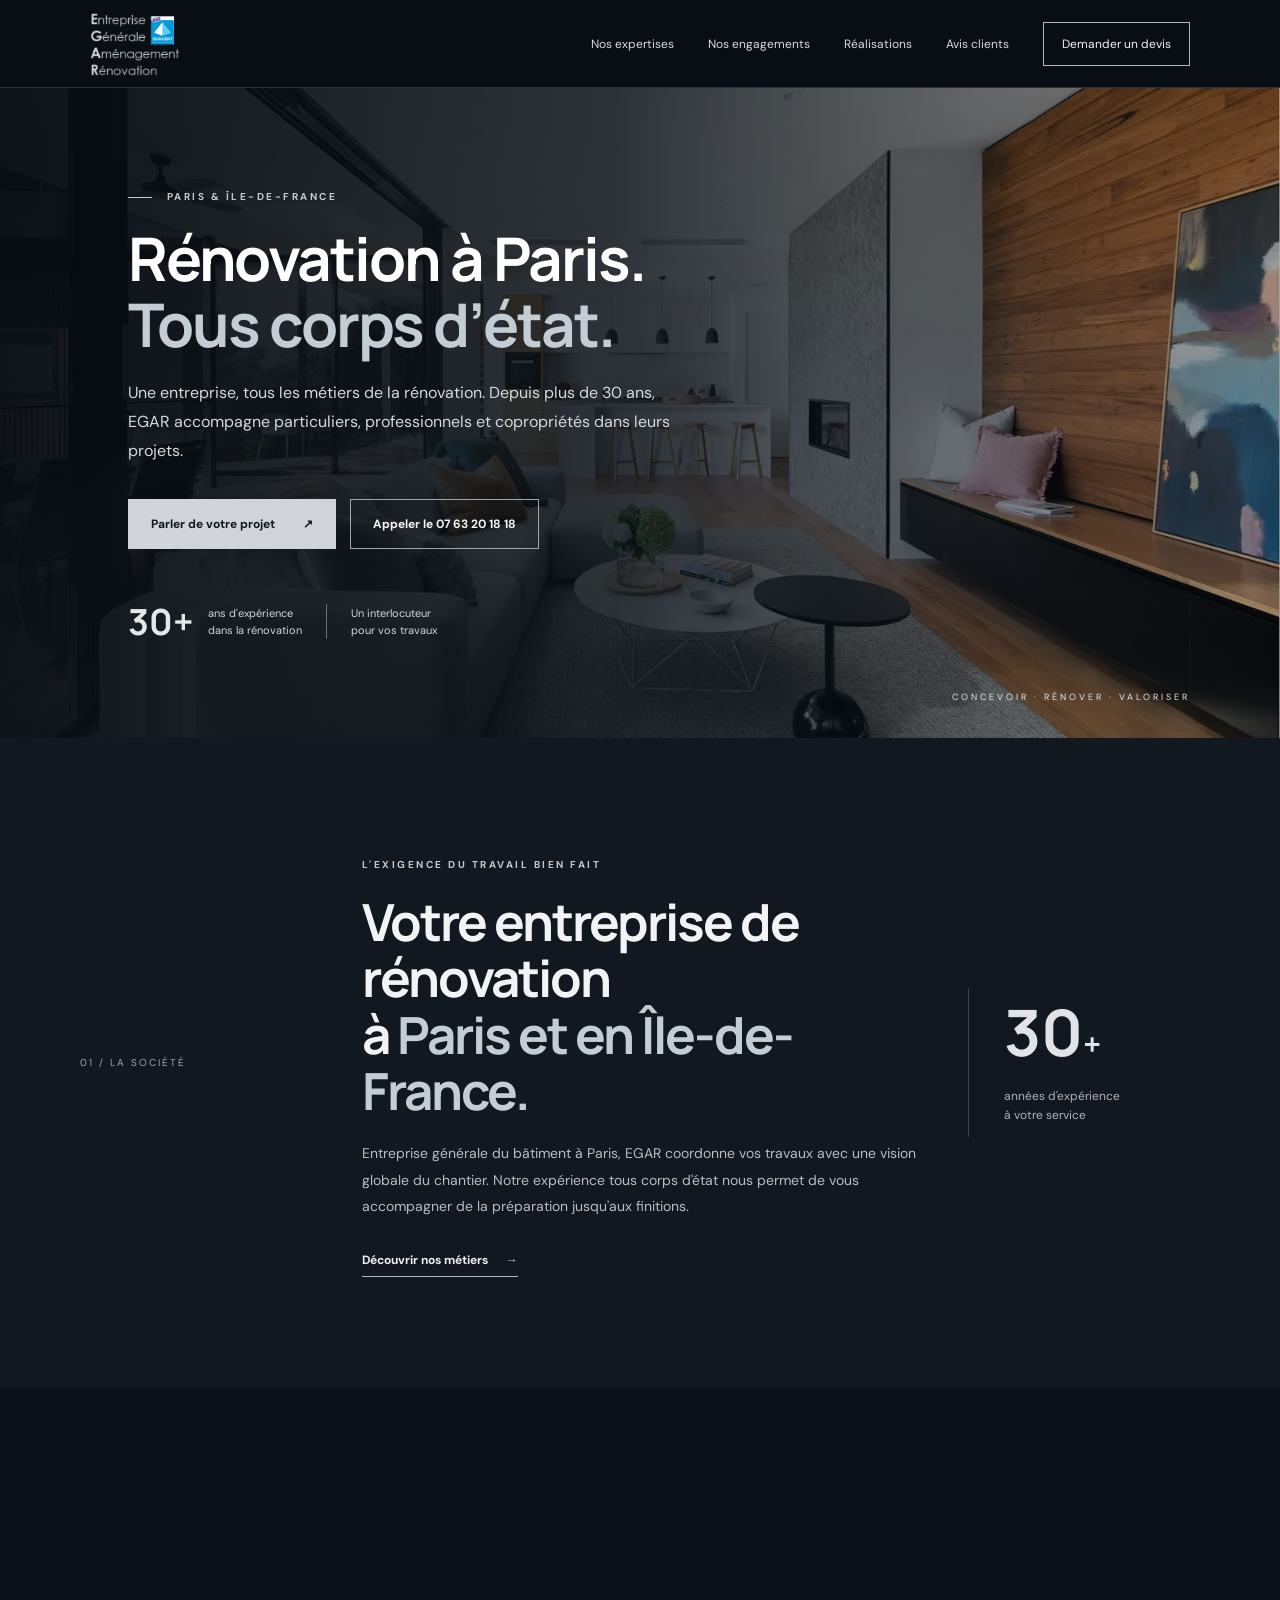
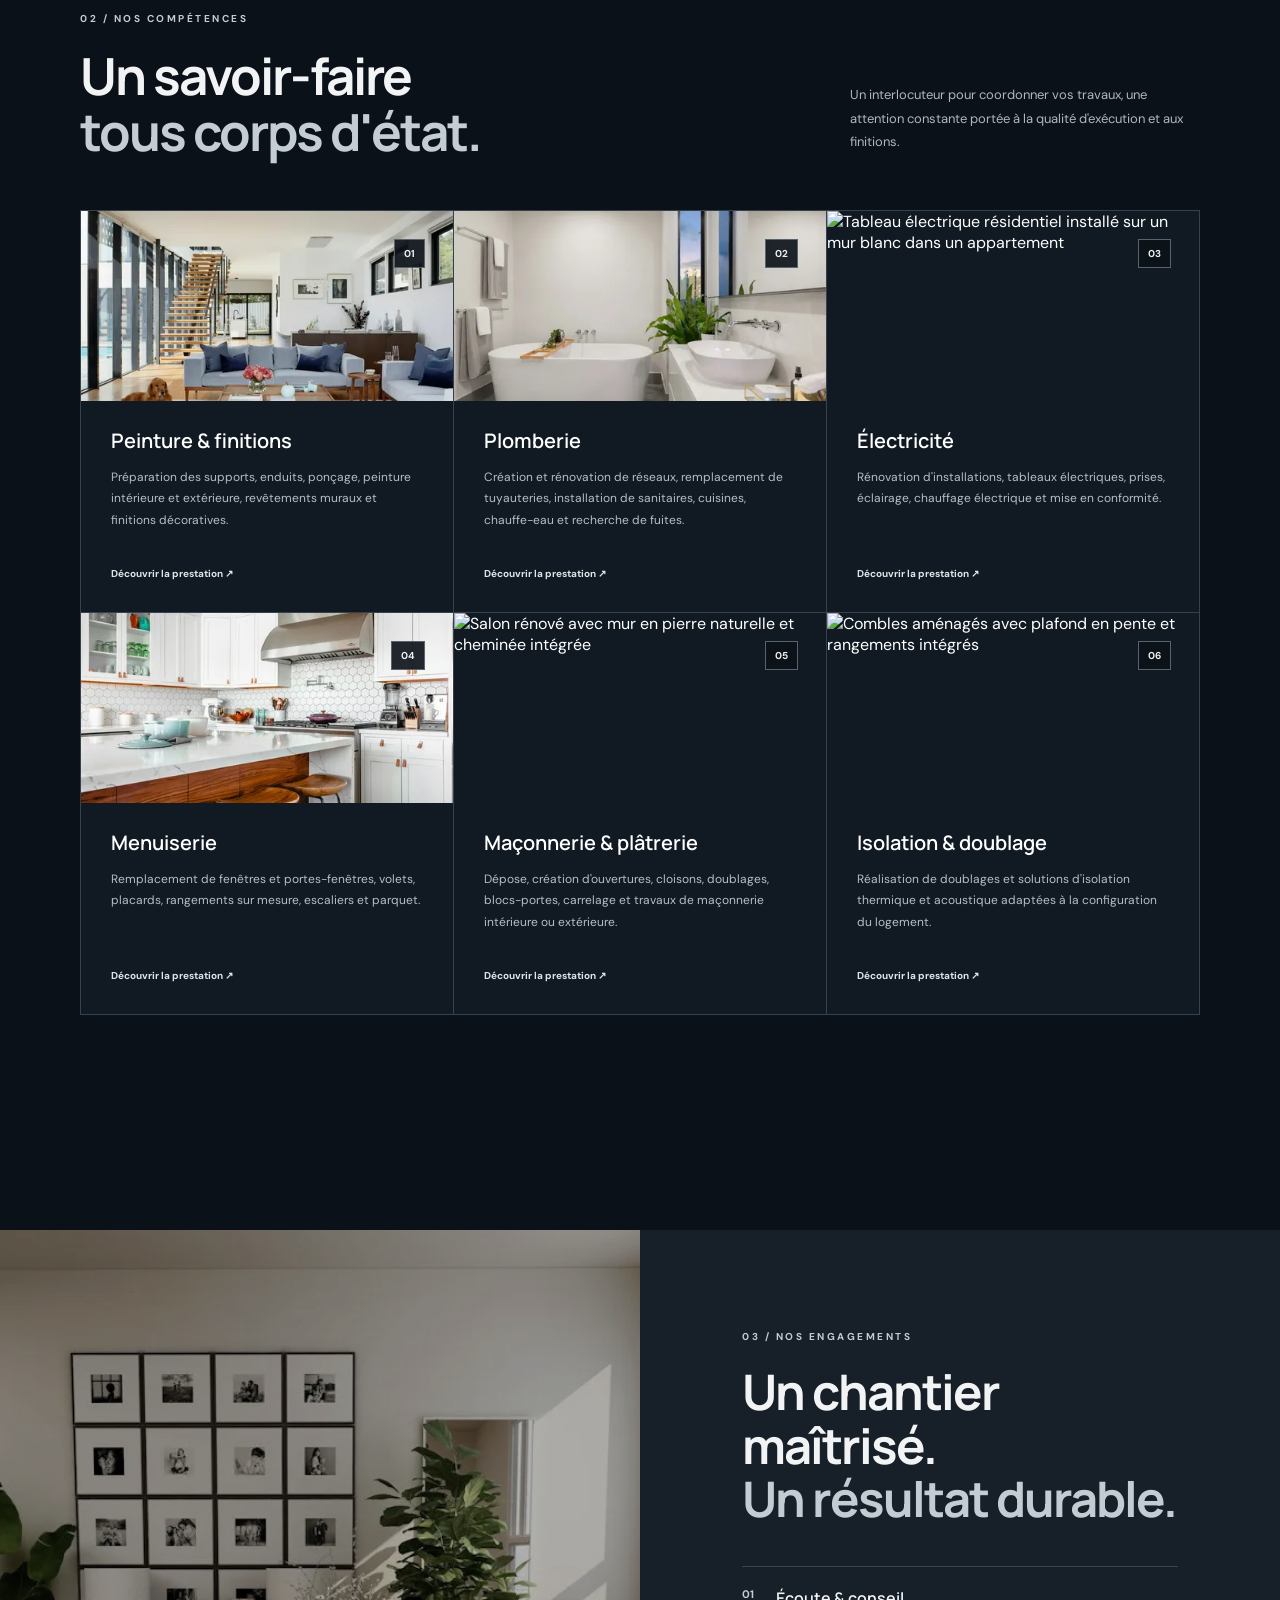
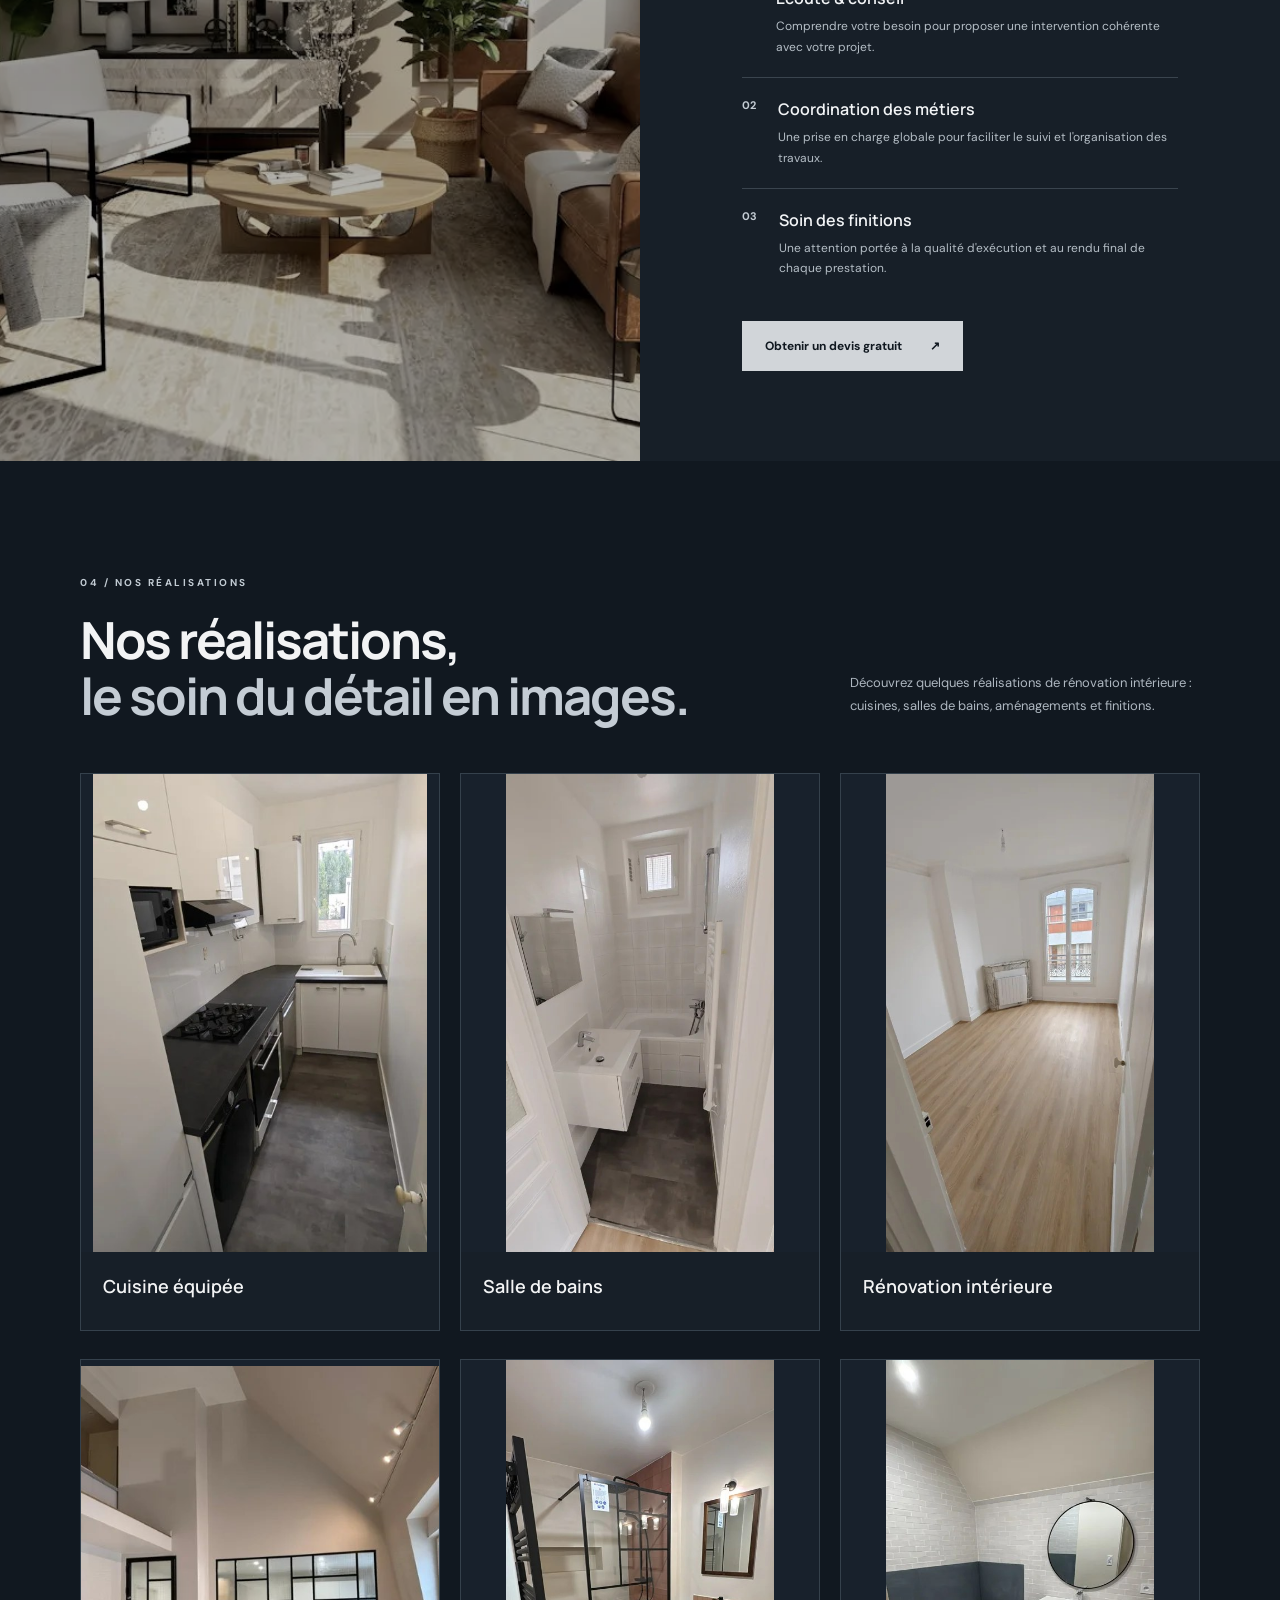
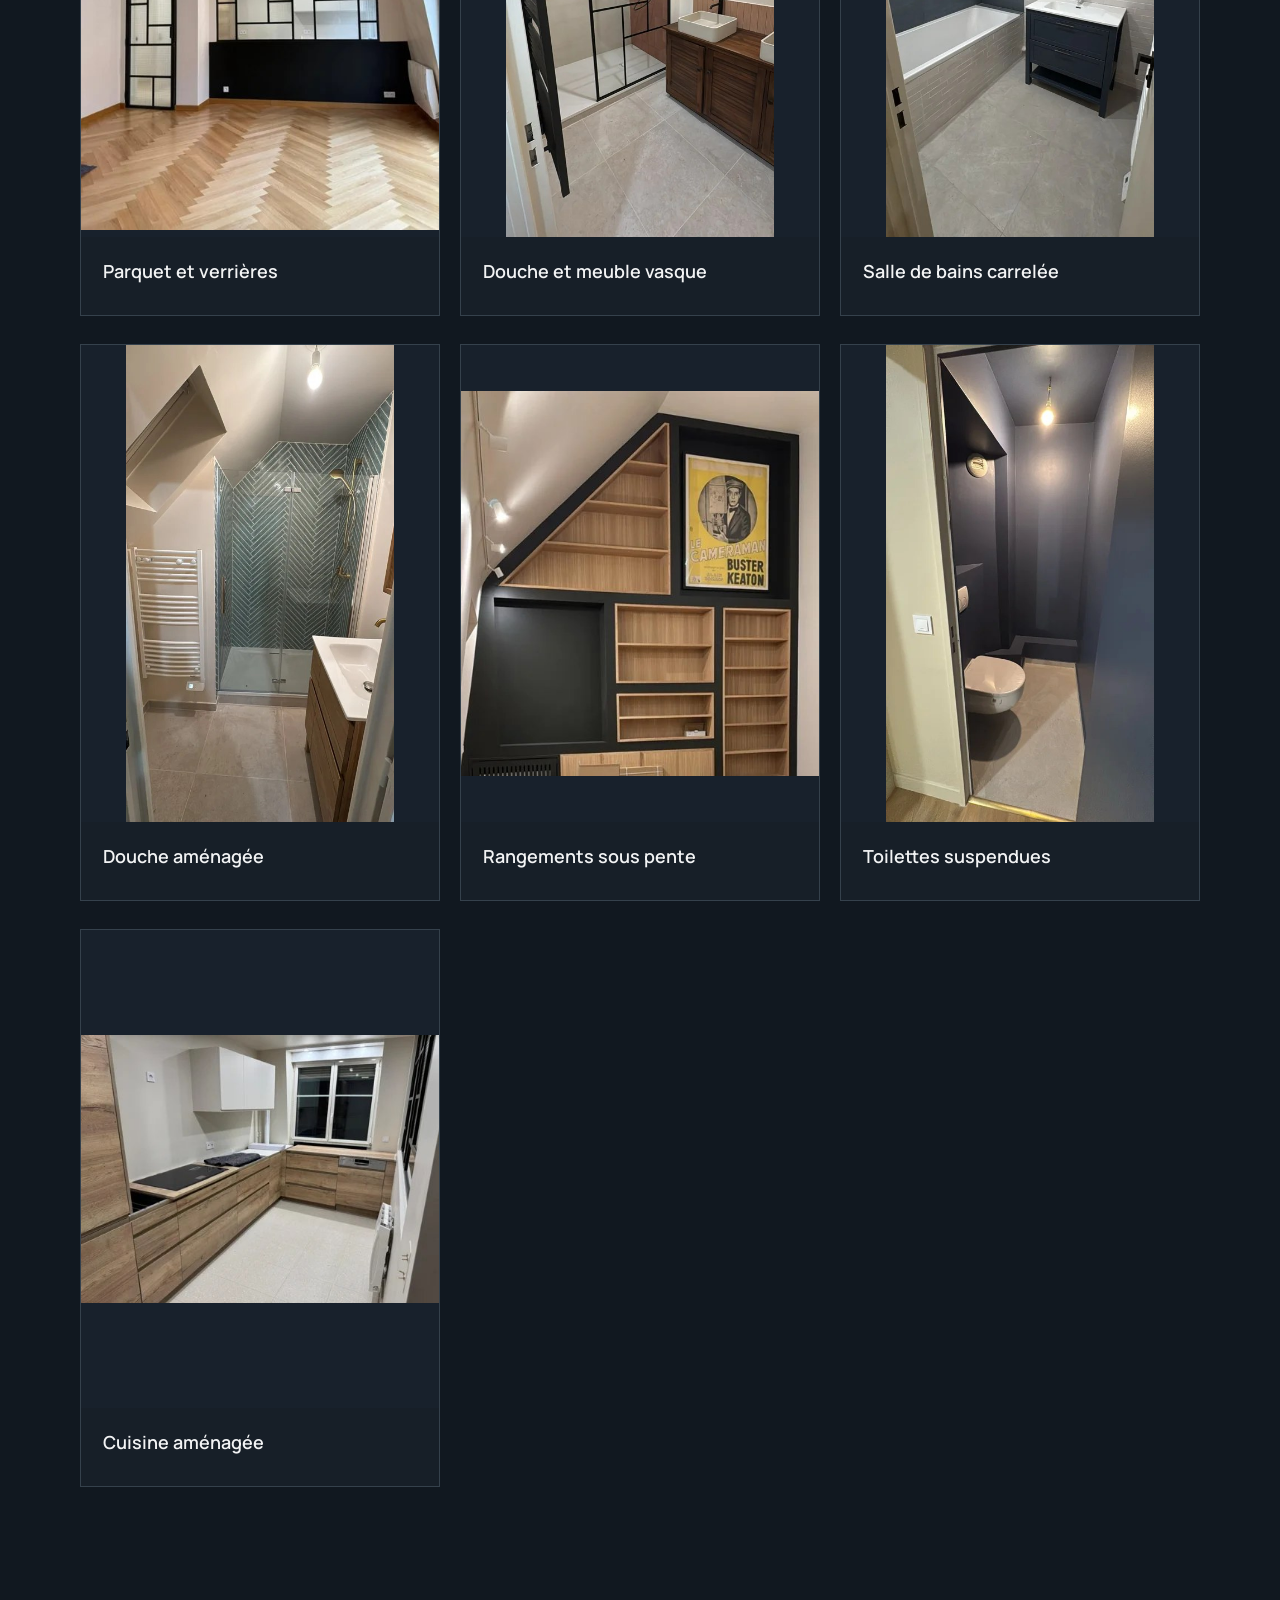
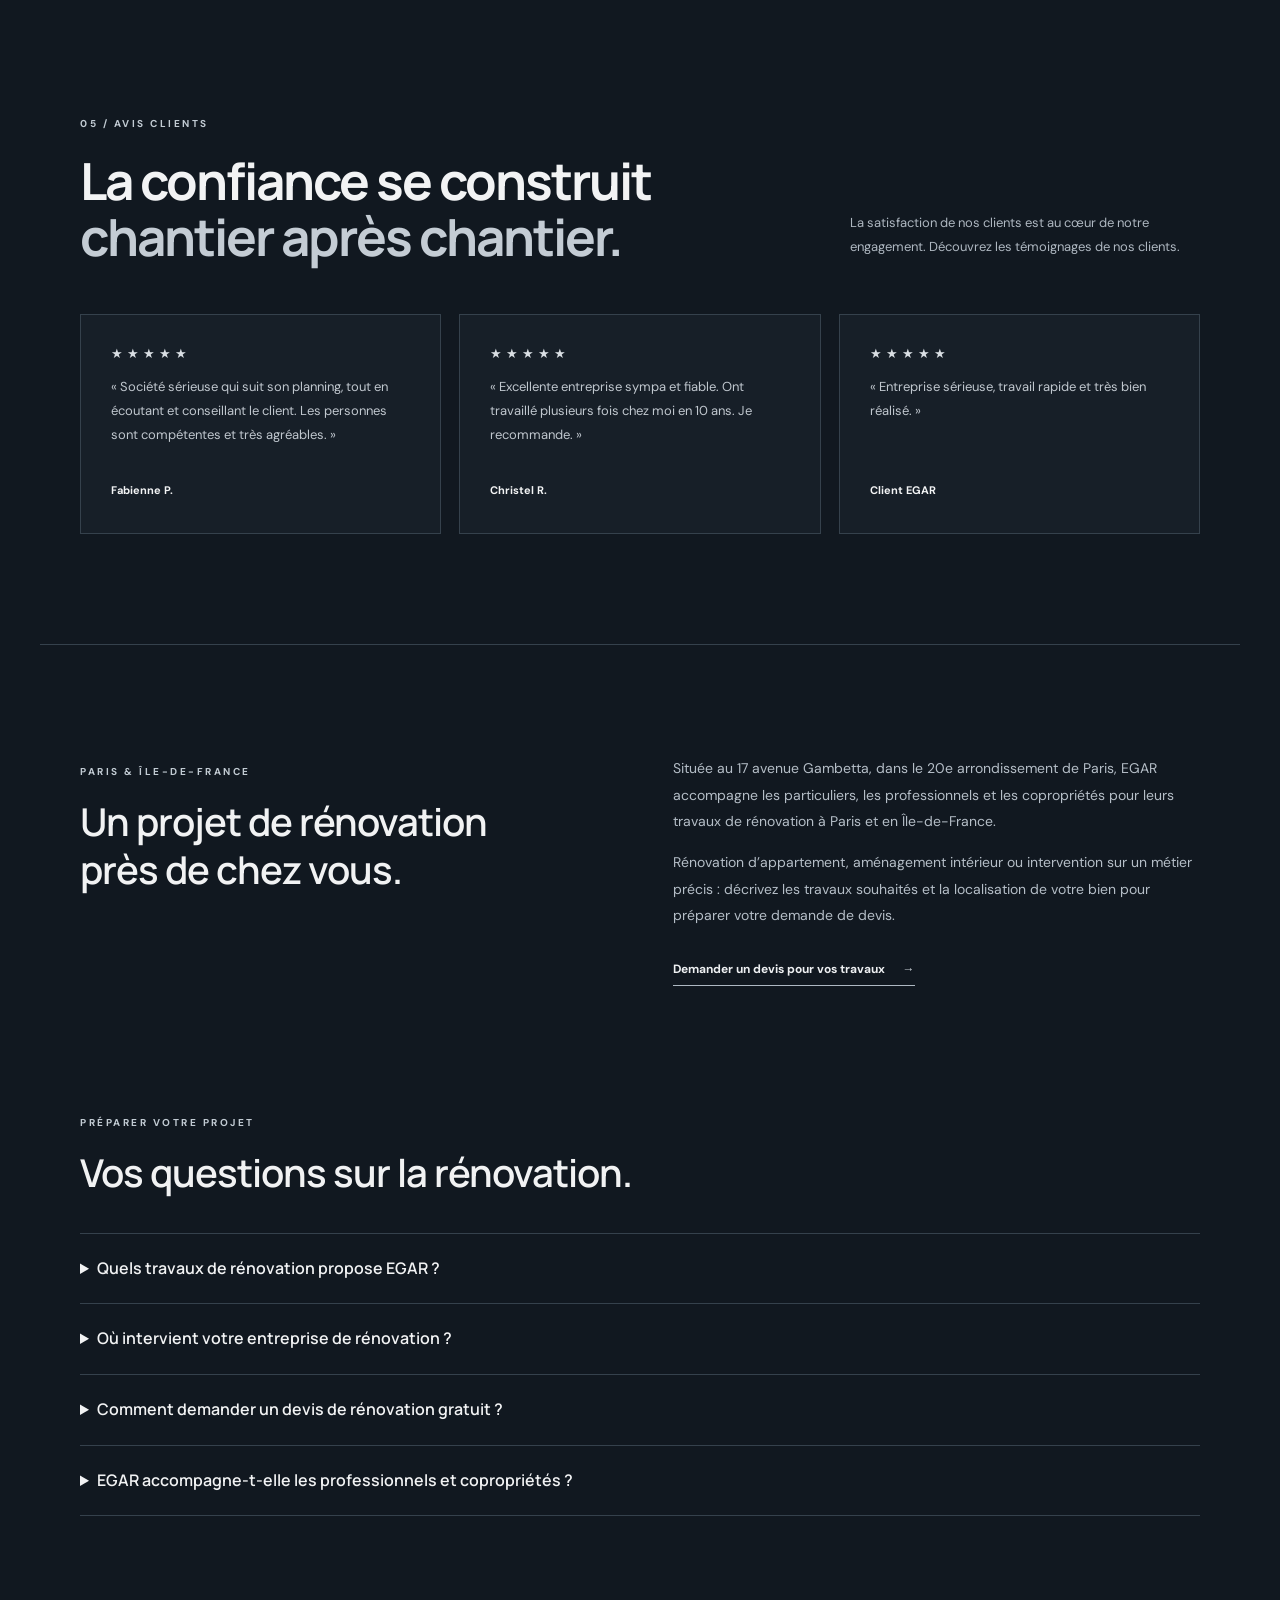
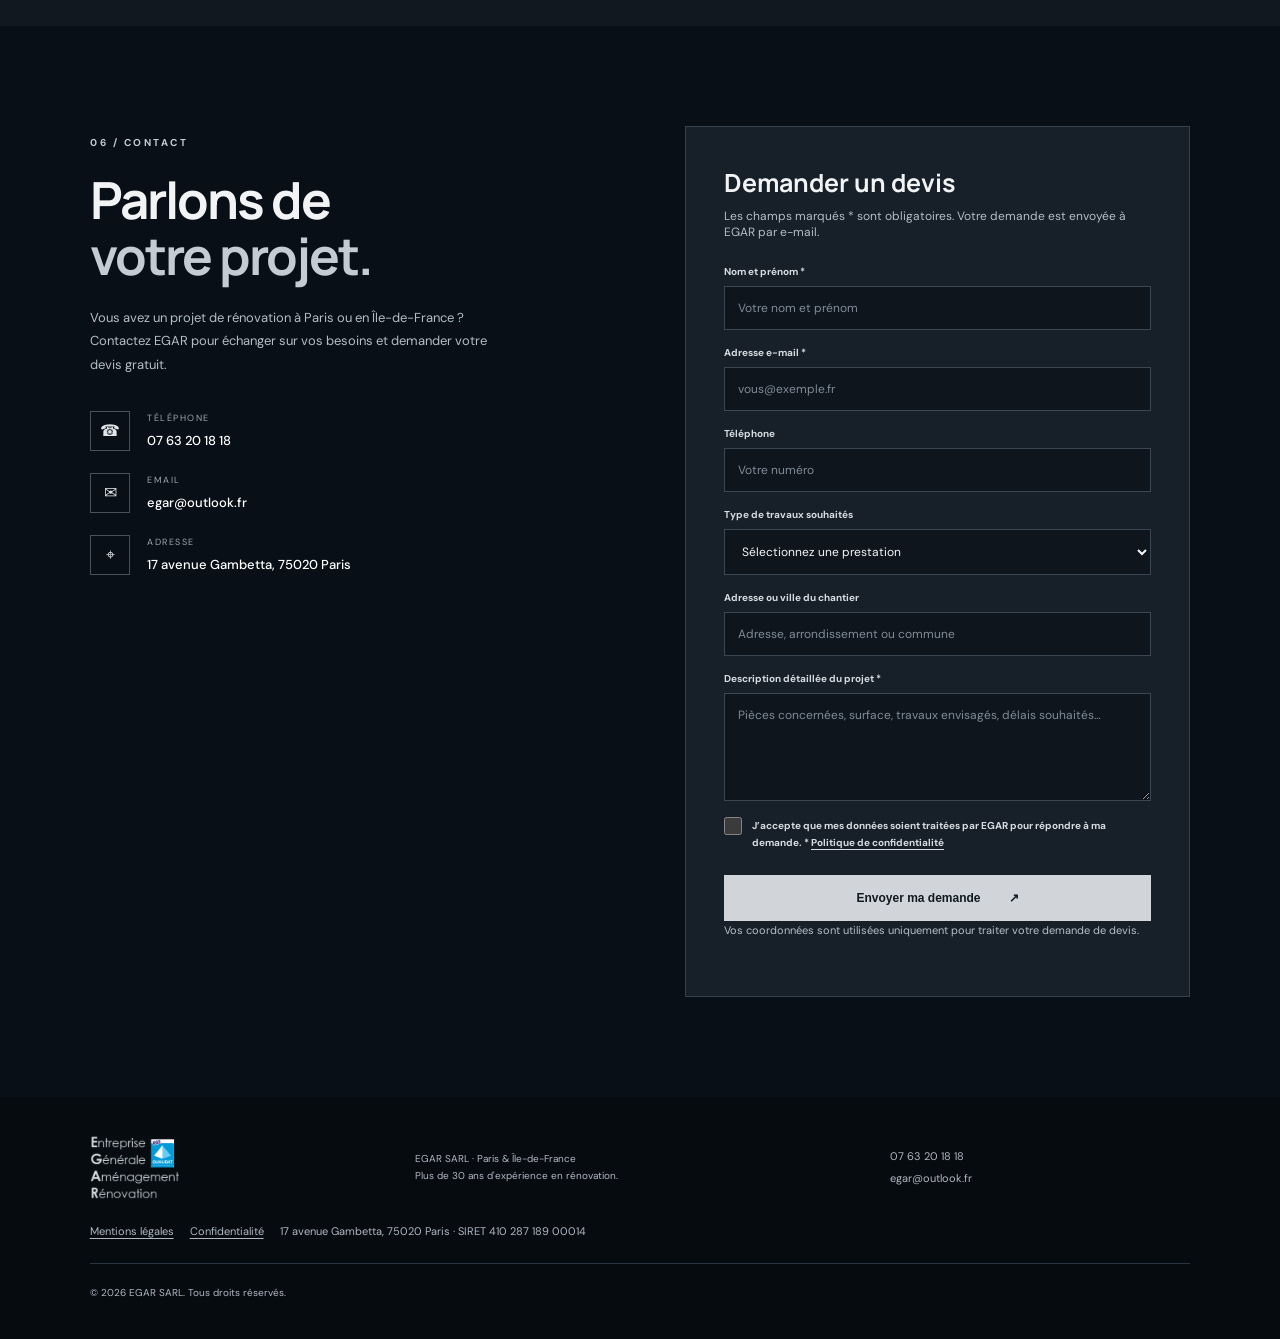
==== index.html @ df762326 "Remplacer la photo de la prestation électricité" ====
<!doctype html>
<html lang="fr">
<head>
  <meta charset="utf-8">
  <meta name="viewport" content="width=device-width, initial-scale=1">
  <meta name="description" content="EGAR SARL : rénovation tous corps d’état à Paris et en Île-de-France. Peinture, plomberie, électricité, menuiserie et isolation. Devis gratuit.">
  <meta name="robots" content="index, follow, max-image-preview:large">
  <link rel="canonical" href="https://egarbtp.fr/">
  <link rel="icon" type="image/png" href="./assets/favicon.png">
  <meta property="og:locale" content="fr_FR">
  <meta property="og:type" content="website">
  <meta property="og:site_name" content="EGAR SARL">
  <meta property="og:url" content="https://egarbtp.fr/">
  <meta property="og:title" content="EGAR SARL — Rénovation tous corps d’état à Paris">
  <meta property="og:description" content="Peinture, plomberie, électricité, menuiserie, maçonnerie et isolation à Paris et en Île-de-France. Contactez EGAR pour un devis gratuit.">
  <meta property="og:image" content="https://egarbtp.fr/assets/renovation-interieure.webp">
  <meta property="og:image:width" content="1600">
  <meta property="og:image:height" content="1088">
  <meta property="og:image:alt" content="Intérieur contemporain, inspiration pour un projet de rénovation">
  <meta name="twitter:card" content="summary_large_image">
  <meta name="twitter:title" content="EGAR SARL — Rénovation à Paris et en Île-de-France">
  <meta name="twitter:description" content="Une entreprise tous corps d’état pour vos travaux de rénovation. Devis gratuit.">
  <meta name="twitter:image" content="https://egarbtp.fr/assets/renovation-interieure.webp">
  <link rel="preload" as="image" href="./assets/renovation-interieure.webp" imagesrcset="./assets/renovation-interieure-800.webp 800w, /assets/renovation-interieure.webp 1600w" imagesizes="100vw">
  <meta name="theme-color" content="#111b2b">
  <title>Entreprise de rénovation Paris et Île-de-France | EGAR SARL</title>



  <link rel="stylesheet" href="./fonts.css"><link rel="stylesheet" href="./style.css">
  <script type="application/ld+json">
{
  "@context": "https://schema.org",
  "@type": "GeneralContractor",
  "@id": "https://egarbtp.fr/#entreprise",
  "name": "EGAR SARL",
  "url": "https://egarbtp.fr/",
  "logo": "https://egarbtp.fr/assets/logo-egar-clair-rge.png",
  "image": "https://egarbtp.fr/assets/renovation-interieure.webp",
  "description": "Entreprise de rénovation tous corps d’état à Paris et en Île-de-France.",
  "telephone": "+33763201818",
  "email": "egar@outlook.fr",
  "address": {
    "@type": "PostalAddress",
    "streetAddress": "17 avenue Gambetta",
    "postalCode": "75020",
    "addressLocality": "Paris",
    "addressCountry": "FR"
  },
  "areaServed": [
    {
      "@type": "City",
      "name": "Paris"
    },
    {
      "@type": "AdministrativeArea",
      "name": "Île-de-France"
    }
  ],
  "hasOfferCatalog": {
    "@type": "OfferCatalog",
    "name": "Travaux de rénovation",
    "itemListElement": [
      {
        "@type": "Offer",
        "itemOffered": {
          "@type": "Service",
          "name": "Plomberie"
        }
      },
      {
        "@type": "Offer",
        "itemOffered": {
          "@type": "Service",
          "name": "Électricité"
        }
      },
      {
        "@type": "Offer",
        "itemOffered": {
          "@type": "Service",
          "name": "Peinture & finitions"
        }
      },
      {
        "@type": "Offer",
        "itemOffered": {
          "@type": "Service",
          "name": "Maçonnerie & plâtrerie"
        }
      },
      {
        "@type": "Offer",
        "itemOffered": {
          "@type": "Service",
          "name": "Menuiserie"
        }
      },
      {
        "@type": "Offer",
        "itemOffered": {
          "@type": "Service",
          "name": "Isolation & doublage"
        }
      }
    ]
  }
}
  </script>
</head>
<body>
<a class="skip-link" href="#contenu">Aller au contenu</a>
<header class="site-header">
  <a class="brand" href="#accueil" aria-label="EGAR, accueil">
    <img class="brand-logo" src="./assets/logo-egar-clair-rge.png" alt="Logo EGAR — Entreprise Générale Aménagement Rénovation" width="440" height="314">
  </a>
  <button class="menu-toggle" aria-label="Ouvrir le menu" aria-expanded="false">☰</button>
  <nav class="nav" aria-label="Navigation principale">
    <a href="#expertises">Nos expertises</a><a href="#engagements">Nos engagements</a>
    <a href="#realisations">Réalisations</a><a href="#avis">Avis clients</a><a href="#contact" class="nav-cta">Demander un devis</a>
  </nav>
</header>

<main id="contenu">
<section class="hero" id="accueil">
  <img class="hero-photo" src="./assets/renovation-interieure.webp" srcset="./assets/renovation-interieure-800.webp 800w, /assets/renovation-interieure.webp 1600w" sizes="100vw" alt="Intérieur contemporain illustrant un projet de rénovation" width="1600" height="1088" fetchpriority="high">
  <div class="hero-shade"></div>
  <div class="hero-content">
    <p class="eyebrow"><span></span> PARIS & ÎLE-DE-FRANCE</p>
    <h1>Rénovation à Paris.<br><em>Tous corps d’état.</em></h1>
    <p class="hero-lead">Une entreprise, tous les métiers de la rénovation. Depuis plus de 30 ans, EGAR accompagne particuliers, professionnels et copropriétés dans leurs projets.</p>
    <div class="hero-actions">
      <a class="btn btn-gold" href="#contact">Parler de votre projet <span>↗</span></a>
      <a class="btn btn-outline" href="tel:+33763201818">Appeler le 07 63 20 18 18</a>
    </div>
    <div class="hero-proof"><strong>30+</strong><span>ans d'expérience<br>dans la rénovation</span><i></i><span>Un interlocuteur<br>pour vos travaux</span></div>
  </div>
  <div class="hero-caption">CONCEVOIR · RÉNOVER · VALORISER</div>
</section>

<section class="intro section-wrap">
  <div class="intro-label">01 / LA SOCIÉTÉ</div>
  <div class="intro-copy">
    <p class="eyebrow dark">L'EXIGENCE DU TRAVAIL BIEN FAIT</p>
    <h2>Votre entreprise de rénovation<br>à <em>Paris et en Île-de-France.</em></h2>
    <p>Entreprise générale du bâtiment à Paris, EGAR coordonne vos travaux avec une vision globale du chantier. Notre expérience tous corps d'état nous permet de vous accompagner de la préparation jusqu'aux finitions.</p>
    <a class="text-link" href="#expertises">Découvrir nos métiers <span>→</span></a>
  </div>
  <div class="intro-stat"><strong>30<span>+</span></strong><p>années d'expérience<br>à votre service</p></div>
</section>

<section class="expertise-section" id="expertises">
  <div class="section-wrap">
    <div class="section-heading">
      <div><p class="eyebrow">02 / NOS COMPÉTENCES</p><h2>Un savoir-faire<br><em>tous corps d'état.</em></h2></div>
      <p>Un interlocuteur pour coordonner vos travaux, une attention constante portée à la qualité d'exécution et aux finitions.</p>
    </div>
    <div class="service-grid">
      <article class="service-card"><div class="service-number">01</div><img class="service-photo" src="./assets/prestation-peinture.webp" srcset="./assets/prestation-peinture-480.webp 480w, /assets/prestation-peinture.webp 960w" sizes="(max-width: 520px) 86vw, (max-width: 850px) 42vw, 350px" alt="Séjour terminé avec murs et plafond peints en blanc" width="960" height="600" loading="lazy" decoding="async"><h3>Peinture & finitions</h3><p>Préparation des supports, enduits, ponçage, peinture intérieure et extérieure, revêtements muraux et finitions décoratives.</p><a href="./peinture-finitions-paris.html">Découvrir la prestation ↗</a></article>
      <article class="service-card"><div class="service-number">02</div><img class="service-photo" src="./assets/prestation-plomberie.webp" srcset="./assets/prestation-plomberie-480.webp 480w, /assets/prestation-plomberie.webp 960w" sizes="(max-width: 520px) 86vw, (max-width: 850px) 42vw, 350px" alt="Salle de bains aménagée avec baignoire, vasque et robinetterie murale" width="960" height="600" loading="lazy" decoding="async"><h3>Plomberie</h3><p>Création et rénovation de réseaux, remplacement de tuyauteries, installation de sanitaires, cuisines, chauffe-eau et recherche de fuites.</p><a href="./plomberie-paris.html">Découvrir la prestation ↗</a></article>
      <article class="service-card"><div class="service-number">03</div><img class="service-photo" src="https://images.pexels.com/photos/8381832/pexels-photo-8381832.jpeg?auto=compress&cs=tinysrgb&w=1200" srcset="https://images.pexels.com/photos/8381832/pexels-photo-8381832.jpeg?auto=compress&cs=tinysrgb&w=480 480w, https://images.pexels.com/photos/8381832/pexels-photo-8381832.jpeg?auto=compress&cs=tinysrgb&w=960 960w" sizes="(max-width: 520px) 86vw, (max-width: 850px) 42vw, 350px" alt="Tableau électrique résidentiel installé sur un mur blanc dans un appartement" width="960" height="600" loading="lazy" decoding="async"><h3>Électricité</h3><p>Rénovation d'installations, tableaux électriques, prises, éclairage, chauffage électrique et mise en conformité.</p><a href="./installation-electrique-paris.html">Découvrir la prestation ↗</a></article>
      <article class="service-card"><div class="service-number">04</div><img class="service-photo" src="./assets/prestation-menuiserie.webp" srcset="./assets/prestation-menuiserie-480.webp 480w, /assets/prestation-menuiserie.webp 960w" sizes="(max-width: 520px) 86vw, (max-width: 850px) 42vw, 350px" alt="Cuisine aménagée avec meubles en bois et placards blancs" width="960" height="600" loading="lazy" decoding="async"><h3>Menuiserie</h3><p>Remplacement de fenêtres et portes-fenêtres, volets, placards, rangements sur mesure, escaliers et parquet.</p><a href="./menuiserie-paris.html">Découvrir la prestation ↗</a></article>
      <article class="service-card"><div class="service-number">05</div><img class="service-photo" src="https://images.pexels.com/photos/15062101/pexels-photo-15062101.jpeg?cs=srgb&dl=pexels-curtis-adams-1694007-15062101.jpg&fm=jpg" srcset="https://images.pexels.com/photos/15062101/pexels-photo-15062101.jpeg?cs=srgb&dl=pexels-curtis-adams-1694007-15062101.jpg&fm=jpg 1x" sizes="(max-width: 520px) 86vw, (max-width: 850px) 42vw, 350px" alt="Salon rénové avec mur en pierre naturelle et cheminée intégrée" width="960" height="600" loading="lazy" decoding="async"><h3>Maçonnerie & plâtrerie</h3><p>Dépose, création d'ouvertures, cloisons, doublages, blocs-portes, carrelage et travaux de maçonnerie intérieure ou extérieure.</p><a href="./maconnerie-platrerie-paris.html">Découvrir la prestation ↗</a></article>
      <article class="service-card"><div class="service-number">06</div><img class="service-photo" src="https://images.pexels.com/photos/20771870/pexels-photo-20771870.jpeg?cs=srgb&dl=pexels-albeg-20771870.jpg&fm=jpg" srcset="https://images.pexels.com/photos/20771870/pexels-photo-20771870.jpeg?cs=srgb&dl=pexels-albeg-20771870.jpg&fm=jpg 1x" sizes="(max-width: 520px) 86vw, (max-width: 850px) 42vw, 350px" alt="Combles aménagés avec plafond en pente et rangements intégrés" width="960" height="600" loading="lazy" decoding="async"><h3>Isolation & doublage</h3><p>Réalisation de doublages et solutions d'isolation thermique et acoustique adaptées à la configuration du logement.</p><a href="./isolation-murs-interieur-paris.html">Découvrir la prestation ↗</a></article>
    </div>
  </div>
</section>

<section class="promise" id="engagements">
  <div class="promise-image" role="img" aria-label="Intérieur rénové avec finitions soignées"></div>
  <div class="promise-copy">
    <p class="eyebrow">03 / NOS ENGAGEMENTS</p>
    <h2>Un chantier maîtrisé.<br><em>Un résultat durable.</em></h2>
    <div class="promise-item"><b>01</b><div><h3>Écoute & conseil</h3><p>Comprendre votre besoin pour proposer une intervention cohérente avec votre projet.</p></div></div>
    <div class="promise-item"><b>02</b><div><h3>Coordination des métiers</h3><p>Une prise en charge globale pour faciliter le suivi et l'organisation des travaux.</p></div></div>
    <div class="promise-item"><b>03</b><div><h3>Soin des finitions</h3><p>Une attention portée à la qualité d'exécution et au rendu final de chaque prestation.</p></div></div>
    <a class="btn btn-gold" href="#contact">Obtenir un devis gratuit <span>↗</span></a>
  </div>
</section>

<section class="gallery section-wrap" id="realisations">
  <div class="section-heading">
    <div><p class="eyebrow dark">04 / NOS RÉALISATIONS</p><h2>Nos réalisations,<br><em>le soin du détail en images.</em></h2></div>
    <p>Découvrez quelques réalisations de rénovation intérieure : cuisines, salles de bains, aménagements et finitions.</p>
  </div>
  <div class="gallery-grid">
    <figure class="gallery-item"><img src="./assets/realisation-egar-01.jpg" srcset="./assets/realisation-egar-01-480.jpg 480w, ./assets/realisation-egar-01.jpg 960w" sizes="(max-width: 520px) 86vw, (max-width: 850px) 42vw, 350px" alt="Cuisine avec meubles blancs, plan de travail sombre et sol gris" width="960" height="1369" loading="lazy" decoding="async"><figcaption><h3>Cuisine équipée</h3></figcaption></figure>
    <figure class="gallery-item"><img src="./assets/realisation-egar-02.jpg" srcset="./assets/realisation-egar-02-480.jpg 480w, ./assets/realisation-egar-02.jpg 960w" sizes="(max-width: 520px) 86vw, (max-width: 850px) 42vw, 350px" alt="Salle de bains avec baignoire, meuble vasque et carrelage gris" width="960" height="1707" loading="lazy" decoding="async"><figcaption><h3>Salle de bains</h3></figcaption></figure>
    <figure class="gallery-item"><img src="./assets/realisation-egar-03.jpg" srcset="./assets/realisation-egar-03-480.jpg 480w, ./assets/realisation-egar-03.jpg 960w" sizes="(max-width: 520px) 86vw, (max-width: 850px) 42vw, 350px" alt="Pièce rénovée avec murs blancs et sol en bois clair" width="960" height="1707" loading="lazy" decoding="async"><figcaption><h3>Rénovation intérieure</h3></figcaption></figure>
    <figure class="gallery-item"><img src="./assets/realisation-egar-04.jpg" srcset="./assets/realisation-egar-04-480.jpg 480w, ./assets/realisation-egar-04.jpg 960w" sizes="(max-width: 520px) 86vw, (max-width: 850px) 42vw, 350px" alt="Pièce avec parquet en chevrons et verrières à montants noirs" width="960" height="1244" loading="lazy" decoding="async"><figcaption><h3>Parquet et verrières</h3></figcaption></figure>
    <figure class="gallery-item"><img src="./assets/realisation-egar-05.jpg" srcset="./assets/realisation-egar-05-480.jpg 480w, ./assets/realisation-egar-05.jpg 960w" sizes="(max-width: 520px) 86vw, (max-width: 850px) 42vw, 350px" alt="Salle de bains avec paroi de douche noire et meuble vasque en bois" width="960" height="1707" loading="lazy" decoding="async"><figcaption><h3>Douche et meuble vasque</h3></figcaption></figure>
    <figure class="gallery-item"><img src="./assets/realisation-egar-06.jpg" srcset="./assets/realisation-egar-06-480.jpg 480w, ./assets/realisation-egar-06.jpg 960w" sizes="(max-width: 520px) 86vw, (max-width: 850px) 42vw, 350px" alt="Salle de bains avec baignoire, meuble bleu et miroir rond" width="960" height="1707" loading="lazy" decoding="async"><figcaption><h3>Salle de bains carrelée</h3></figcaption></figure>
    <figure class="gallery-item"><img src="./assets/realisation-egar-07.jpg" srcset="./assets/realisation-egar-07-480.jpg 480w, ./assets/realisation-egar-07.jpg 960w" sizes="(max-width: 520px) 86vw, (max-width: 850px) 42vw, 350px" alt="Douche sous pente avec carrelage à chevrons et sèche-serviettes" width="960" height="1707" loading="lazy" decoding="async"><figcaption><h3>Douche aménagée</h3></figcaption></figure>
    <figure class="gallery-item"><img src="./assets/realisation-egar-08.jpg" srcset="./assets/realisation-egar-08-480.jpg 480w, ./assets/realisation-egar-08.jpg 815w" sizes="(max-width: 520px) 86vw, (max-width: 850px) 42vw, 350px" alt="Bibliothèque et rangements en bois aménagés sous une pente" width="815" height="877" loading="lazy" decoding="async"><figcaption><h3>Rangements sous pente</h3></figcaption></figure>
    <figure class="gallery-item"><img src="./assets/realisation-egar-09.jpg" srcset="./assets/realisation-egar-09-480.jpg 480w, ./assets/realisation-egar-09.jpg 960w" sizes="(max-width: 520px) 86vw, (max-width: 850px) 42vw, 350px" alt="Toilettes suspendues avec murs foncés et éclairage au plafond" width="960" height="1707" loading="lazy" decoding="async"><figcaption><h3>Toilettes suspendues</h3></figcaption></figure>
    <figure class="gallery-item"><img src="./assets/realisation-egar-10.jpg" srcset="./assets/realisation-egar-10-480.jpg 480w, ./assets/realisation-egar-10.jpg 960w" sizes="(max-width: 520px) 86vw, (max-width: 850px) 42vw, 350px" alt="Cuisine avec meubles en bois, crédence claire et évier sous la fenêtre" width="960" height="720" loading="lazy" decoding="async"><figcaption><h3>Cuisine aménagée</h3></figcaption></figure>
  </div>
</section>

<section class="reviews-section section-wrap" id="avis">
  <div class="section-heading">
    <div><p class="eyebrow dark">05 / AVIS CLIENTS</p><h2>La confiance se construit<br><em>chantier après chantier.</em></h2></div>
    <p>La satisfaction de nos clients est au cœur de notre engagement. Découvrez les témoignages de nos clients.</p>
  </div>
  <div class="reviews-grid">
    <article class="review-card"><div class="stars">★★★★★</div><p>« Société sérieuse qui suit son planning, tout en écoutant et conseillant le client. Les personnes sont compétentes et très agréables. »</p><strong>Fabienne P.</strong></article>
    <article class="review-card"><div class="stars">★★★★★</div><p>« Excellente entreprise sympa et fiable. Ont travaillé plusieurs fois chez moi en 10 ans. Je recommande. »</p><strong>Christel R.</strong></article>
    <article class="review-card"><div class="stars">★★★★★</div><p>« Entreprise sérieuse, travail rapide et très bien réalisé. »</p><strong>Client EGAR</strong></article>
  </div>
</section>

<section class="local-section section-wrap" id="zone-intervention">
  <div class="local-heading"><p class="eyebrow dark">PARIS & ÎLE-DE-FRANCE</p><h2>Un projet de rénovation<br>près de chez vous.</h2></div>
  <div class="local-copy"><p>Située au 17 avenue Gambetta, dans le 20e arrondissement de Paris, EGAR accompagne les particuliers, les professionnels et les copropriétés pour leurs travaux de rénovation à Paris et en Île-de-France.</p><p>Rénovation d’appartement, aménagement intérieur ou intervention sur un métier précis : décrivez les travaux souhaités et la localisation de votre bien pour préparer votre demande de devis.</p><a class="text-link" href="#contact">Demander un devis pour vos travaux <span>→</span></a></div>
</section>
<section class="faq-section section-wrap" id="questions">
  <p class="eyebrow dark">PRÉPARER VOTRE PROJET</p>
  <h2>Vos questions sur la rénovation.</h2>
  <details><summary>Quels travaux de rénovation propose EGAR ?</summary><p>EGAR propose des travaux tous corps d’état : peinture et finitions, plomberie, électricité, menuiserie, maçonnerie, plâtrerie, isolation et doublage. Vous pouvez nous contacter pour une rénovation complète ou une intervention ciblée.</p></details>
  <details><summary>Où intervient votre entreprise de rénovation ?</summary><p>EGAR est située à Paris 20e et intervient à Paris et en Île-de-France. Précisez la commune et l’adresse du chantier lors de votre demande pour échanger sur les possibilités d’intervention.</p></details>
  <details><summary>Comment demander un devis de rénovation gratuit ?</summary><p>Appelez le <a href="tel:+33763201818">07 63 20 18 18</a> ou écrivez à <a href="mailto:egar@outlook.fr">egar@outlook.fr</a>. Vous pouvez aussi envoyer votre demande directement avec le formulaire ci-dessous. Indiquez la localisation, les pièces concernées et les travaux envisagés.</p></details>
  <details><summary>EGAR accompagne-t-elle les professionnels et copropriétés ?</summary><p>Oui, EGAR accompagne les particuliers, les professionnels et les copropriétés. La coordination des différents métiers permet d’organiser les interventions et le suivi des travaux.</p></details>
</section>

<section class="contact-section" id="contact">
  <div class="contact-wrap">
    <div class="contact-copy">
      <p class="eyebrow">06 / CONTACT</p>
      <h2>Parlons de<br><em>votre projet.</em></h2>
      <p>Vous avez un projet de rénovation à Paris ou en Île-de-France ? Contactez EGAR pour échanger sur vos besoins et demander votre devis gratuit.</p>
      <a class="contact-line" href="tel:+33763201818"><span>☎</span><div><small>TÉLÉPHONE</small><strong>07 63 20 18 18</strong></div></a>
      <a class="contact-line" href="mailto:egar@outlook.fr"><span>✉</span><div><small>EMAIL</small><strong>egar@outlook.fr</strong></div></a>
      <div class="contact-line"><span>⌖</span><div><small>ADRESSE</small><strong>17 avenue Gambetta, 75020 Paris</strong></div></div>
    </div>
    <form class="contact-form" id="quote-form" name="devis-egar" method="POST" action="https://api.web3forms.com/submit">
      <input type="hidden" name="access_key" value="7b2dcecf-c994-447f-a18b-26d3a90361dd">
      <input type="hidden" name="subject" value="Nouvelle demande de devis — EGAR SARL">
      <input type="hidden" name="from_name" value="Site EGAR BTP">
      <input type="hidden" name="redirect" value="https://egarbtp.fr/merci.html">
      <input type="checkbox" name="botcheck" tabindex="-1" autocomplete="off" aria-hidden="true" style="display:none">
      <h3>Demander un devis</h3><p>Les champs marqués * sont obligatoires. Votre demande est envoyée à EGAR par e-mail.</p>
      <label>Nom et prénom *<input name="name" required maxlength="150" autocomplete="name" placeholder="Votre nom et prénom"></label>
      <label>Adresse e-mail *<input type="email" name="email" required maxlength="254" autocomplete="email" placeholder="vous@exemple.fr"></label>
      <label>Téléphone<input name="phone" type="tel" maxlength="40" autocomplete="tel" placeholder="Votre numéro"></label>
      <label>Type de travaux souhaités<select name="work-type"><option value="">Sélectionnez une prestation</option><option>Rénovation complète d’appartement</option><option>Peinture et finitions</option><option>Plomberie</option><option>Installation électrique</option><option>Maçonnerie et plâtrerie</option><option>Isolation des murs par l’intérieur</option><option>Menuiserie</option><option>Autre projet / plusieurs métiers</option></select></label>
      <label>Adresse ou ville du chantier<input name="location" maxlength="250" autocomplete="street-address" placeholder="Adresse, arrondissement ou commune"></label>
      <label>Description détaillée du projet *<textarea name="message" required maxlength="10000" rows="5" placeholder="Pièces concernées, surface, travaux envisagés, délais souhaités…"></textarea></label>
      <label class="consent"><input type="checkbox" name="consent" value="oui" required> <span>J’accepte que mes données soient traitées par EGAR pour répondre à ma demande. * <a href="./confidentialite.html">Politique de confidentialité</a></span></label>
      <button class="btn btn-gold submit-btn" type="submit">Envoyer ma demande <span>↗</span></button>
      <small class="form-note">Vos coordonnées sont utilisées uniquement pour traiter votre demande de devis.</small>
      <p class="form-status" role="status" aria-live="polite" tabindex="-1"></p>
    </form>
  </div>
</section>
</main>

<footer class="footer">
  <a class="brand footer-brand" href="#accueil" aria-label="EGAR, accueil"><img class="brand-logo" src="./assets/logo-egar-clair-rge.png" alt="Logo EGAR" width="440" height="314" loading="lazy"></a>
  <p>EGAR SARL · Paris & Île-de-France<br>Plus de 30 ans d'expérience en rénovation.</p>
  <div><a href="tel:+33763201818">07 63 20 18 18</a><a href="mailto:egar@outlook.fr">egar@outlook.fr</a></div>
<div class="footer-legal"><a href="./mentions-legales.html">Mentions légales</a><a href="./confidentialite.html">Confidentialité</a><span>17 avenue Gambetta, 75020 Paris · SIRET 410 287 189 00014</span></div>
  <small>© <span id="year"></span> EGAR SARL. Tous droits réservés.</small>
</footer>
<a class="floating-call" href="tel:+33763201818" aria-label="Appeler EGAR">☎</a>
<script src="script.js"></script>
</body>
</html>
---- fonts.css ----
/* latin-ext */
@font-face {
  font-family: 'DM Sans';
  font-style: normal;
  font-weight: 400;
  font-display: swap;
  src: url(./assets/fonts/font-0.woff2) format('woff2');
  unicode-range: U+0100-02BA, U+02BD-02C5, U+02C7-02CC, U+02CE-02D7, U+02DD-02FF, U+0304, U+0308, U+0329, U+1D00-1DBF, U+1E00-1E9F, U+1EF2-1EFF, U+2020, U+20A0-20AB, U+20AD-20C4, U+2113, U+2C60-2C7F, U+A720-A7FF;
}
/* latin */
@font-face {
  font-family: 'DM Sans';
  font-style: normal;
  font-weight: 400;
  font-display: swap;
  src: url(./assets/fonts/font-1.woff2) format('woff2');
  unicode-range: U+0000-00FF, U+0131, U+0152-0153, U+02BB-02BC, U+02C6, U+02DA, U+02DC, U+0304, U+0308, U+0329, U+2000-206F, U+20AC, U+2122, U+2191, U+2193, U+2212, U+2215, U+FEFF, U+FFFD;
}
/* latin-ext */
@font-face {
  font-family: 'DM Sans';
  font-style: normal;
  font-weight: 500;
  font-display: swap;
  src: url(./assets/fonts/font-0.woff2) format('woff2');
  unicode-range: U+0100-02BA, U+02BD-02C5, U+02C7-02CC, U+02CE-02D7, U+02DD-02FF, U+0304, U+0308, U+0329, U+1D00-1DBF, U+1E00-1E9F, U+1EF2-1EFF, U+2020, U+20A0-20AB, U+20AD-20C4, U+2113, U+2C60-2C7F, U+A720-A7FF;
}
/* latin */
@font-face {
  font-family: 'DM Sans';
  font-style: normal;
  font-weight: 500;
  font-display: swap;
  src: url(./assets/fonts/font-1.woff2) format('woff2');
  unicode-range: U+0000-00FF, U+0131, U+0152-0153, U+02BB-02BC, U+02C6, U+02DA, U+02DC, U+0304, U+0308, U+0329, U+2000-206F, U+20AC, U+2122, U+2191, U+2193, U+2212, U+2215, U+FEFF, U+FFFD;
}
/* latin-ext */
@font-face {
  font-family: 'DM Sans';
  font-style: normal;
  font-weight: 600;
  font-display: swap;
  src: url(./assets/fonts/font-0.woff2) format('woff2');
  unicode-range: U+0100-02BA, U+02BD-02C5, U+02C7-02CC, U+02CE-02D7, U+02DD-02FF, U+0304, U+0308, U+0329, U+1D00-1DBF, U+1E00-1E9F, U+1EF2-1EFF, U+2020, U+20A0-20AB, U+20AD-20C4, U+2113, U+2C60-2C7F, U+A720-A7FF;
}
/* latin */
@font-face {
  font-family: 'DM Sans';
  font-style: normal;
  font-weight: 600;
  font-display: swap;
  src: url(./assets/fonts/font-1.woff2) format('woff2');
  unicode-range: U+0000-00FF, U+0131, U+0152-0153, U+02BB-02BC, U+02C6, U+02DA, U+02DC, U+0304, U+0308, U+0329, U+2000-206F, U+20AC, U+2122, U+2191, U+2193, U+2212, U+2215, U+FEFF, U+FFFD;
}
/* latin-ext */
@font-face {
  font-family: 'DM Sans';
  font-style: normal;
  font-weight: 700;
  font-display: swap;
  src: url(./assets/fonts/font-0.woff2) format('woff2');
  unicode-range: U+0100-02BA, U+02BD-02C5, U+02C7-02CC, U+02CE-02D7, U+02DD-02FF, U+0304, U+0308, U+0329, U+1D00-1DBF, U+1E00-1E9F, U+1EF2-1EFF, U+2020, U+20A0-20AB, U+20AD-20C4, U+2113, U+2C60-2C7F, U+A720-A7FF;
}
/* latin */
@font-face {
  font-family: 'DM Sans';
  font-style: normal;
  font-weight: 700;
  font-display: swap;
  src: url(./assets/fonts/font-1.woff2) format('woff2');
  unicode-range: U+0000-00FF, U+0131, U+0152-0153, U+02BB-02BC, U+02C6, U+02DA, U+02DC, U+0304, U+0308, U+0329, U+2000-206F, U+20AC, U+2122, U+2191, U+2193, U+2212, U+2215, U+FEFF, U+FFFD;
}
/* cyrillic-ext */
@font-face {
  font-family: 'Manrope';
  font-style: normal;
  font-weight: 400;
  font-display: swap;
  src: url(./assets/fonts/font-2.woff2) format('woff2');
  unicode-range: U+0460-052F, U+1C80-1C8A, U+20B4, U+2DE0-2DFF, U+A640-A69F, U+FE2E-FE2F;
}
/* cyrillic */
@font-face {
  font-family: 'Manrope';
  font-style: normal;
  font-weight: 400;
  font-display: swap;
  src: url(./assets/fonts/font-3.woff2) format('woff2');
  unicode-range: U+0301, U+0400-045F, U+0490-0491, U+04B0-04B1, U+2116;
}
/* greek */
@font-face {
  font-family: 'Manrope';
  font-style: normal;
  font-weight: 400;
  font-display: swap;
  src: url(./assets/fonts/font-4.woff2) format('woff2');
  unicode-range: U+0370-0377, U+037A-037F, U+0384-038A, U+038C, U+038E-03A1, U+03A3-03FF;
}
/* vietnamese */
@font-face {
  font-family: 'Manrope';
  font-style: normal;
  font-weight: 400;
  font-display: swap;
  src: url(./assets/fonts/font-5.woff2) format('woff2');
  unicode-range: U+0102-0103, U+0110-0111, U+0128-0129, U+0168-0169, U+01A0-01A1, U+01AF-01B0, U+0300-0301, U+0303-0304, U+0308-0309, U+0323, U+0329, U+1EA0-1EF9, U+20AB;
}
/* latin-ext */
@font-face {
  font-family: 'Manrope';
  font-style: normal;
  font-weight: 400;
  font-display: swap;
  src: url(./assets/fonts/font-6.woff2) format('woff2');
  unicode-range: U+0100-02BA, U+02BD-02C5, U+02C7-02CC, U+02CE-02D7, U+02DD-02FF, U+0304, U+0308, U+0329, U+1D00-1DBF, U+1E00-1E9F, U+1EF2-1EFF, U+2020, U+20A0-20AB, U+20AD-20C4, U+2113, U+2C60-2C7F, U+A720-A7FF;
}
/* latin */
@font-face {
  font-family: 'Manrope';
  font-style: normal;
  font-weight: 400;
  font-display: swap;
  src: url(./assets/fonts/font-7.woff2) format('woff2');
  unicode-range: U+0000-00FF, U+0131, U+0152-0153, U+02BB-02BC, U+02C6, U+02DA, U+02DC, U+0304, U+0308, U+0329, U+2000-206F, U+20AC, U+2122, U+2191, U+2193, U+2212, U+2215, U+FEFF, U+FFFD;
}
/* cyrillic-ext */
@font-face {
  font-family: 'Manrope';
  font-style: normal;
  font-weight: 500;
  font-display: swap;
  src: url(./assets/fonts/font-2.woff2) format('woff2');
  unicode-range: U+0460-052F, U+1C80-1C8A, U+20B4, U+2DE0-2DFF, U+A640-A69F, U+FE2E-FE2F;
}
/* cyrillic */
@font-face {
  font-family: 'Manrope';
  font-style: normal;
  font-weight: 500;
  font-display: swap;
  src: url(./assets/fonts/font-3.woff2) format('woff2');
  unicode-range: U+0301, U+0400-045F, U+0490-0491, U+04B0-04B1, U+2116;
}
/* greek */
@font-face {
  font-family: 'Manrope';
  font-style: normal;
  font-weight: 500;
  font-display: swap;
  src: url(./assets/fonts/font-4.woff2) format('woff2');
  unicode-range: U+0370-0377, U+037A-037F, U+0384-038A, U+038C, U+038E-03A1, U+03A3-03FF;
}
/* vietnamese */
@font-face {
  font-family: 'Manrope';
  font-style: normal;
  font-weight: 500;
  font-display: swap;
  src: url(./assets/fonts/font-5.woff2) format('woff2');
  unicode-range: U+0102-0103, U+0110-0111, U+0128-0129, U+0168-0169, U+01A0-01A1, U+01AF-01B0, U+0300-0301, U+0303-0304, U+0308-0309, U+0323, U+0329, U+1EA0-1EF9, U+20AB;
}
/* latin-ext */
@font-face {
  font-family: 'Manrope';
  font-style: normal;
  font-weight: 500;
  font-display: swap;
  src: url(./assets/fonts/font-6.woff2) format('woff2');
  unicode-range: U+0100-02BA, U+02BD-02C5, U+02C7-02CC, U+02CE-02D7, U+02DD-02FF, U+0304, U+0308, U+0329, U+1D00-1DBF, U+1E00-1E9F, U+1EF2-1EFF, U+2020, U+20A0-20AB, U+20AD-20C4, U+2113, U+2C60-2C7F, U+A720-A7FF;
}
/* latin */
@font-face {
  font-family: 'Manrope';
  font-style: normal;
  font-weight: 500;
  font-display: swap;
  src: url(./assets/fonts/font-7.woff2) format('woff2');
  unicode-range: U+0000-00FF, U+0131, U+0152-0153, U+02BB-02BC, U+02C6, U+02DA, U+02DC, U+0304, U+0308, U+0329, U+2000-206F, U+20AC, U+2122, U+2191, U+2193, U+2212, U+2215, U+FEFF, U+FFFD;
}
/* cyrillic-ext */
@font-face {
  font-family: 'Manrope';
  font-style: normal;
  font-weight: 600;
  font-display: swap;
  src: url(./assets/fonts/font-2.woff2) format('woff2');
  unicode-range: U+0460-052F, U+1C80-1C8A, U+20B4, U+2DE0-2DFF, U+A640-A69F, U+FE2E-FE2F;
}
/* cyrillic */
@font-face {
  font-family: 'Manrope';
  font-style: normal;
  font-weight: 600;
  font-display: swap;
  src: url(./assets/fonts/font-3.woff2) format('woff2');
  unicode-range: U+0301, U+0400-045F, U+0490-0491, U+04B0-04B1, U+2116;
}
/* greek */
@font-face {
  font-family: 'Manrope';
  font-style: normal;
  font-weight: 600;
  font-display: swap;
  src: url(./assets/fonts/font-4.woff2) format('woff2');
  unicode-range: U+0370-0377, U+037A-037F, U+0384-038A, U+038C, U+038E-03A1, U+03A3-03FF;
}
/* vietnamese */
@font-face {
  font-family: 'Manrope';
  font-style: normal;
  font-weight: 600;
  font-display: swap;
  src: url(./assets/fonts/font-5.woff2) format('woff2');
  unicode-range: U+0102-0103, U+0110-0111, U+0128-0129, U+0168-0169, U+01A0-01A1, U+01AF-01B0, U+0300-0301, U+0303-0304, U+0308-0309, U+0323, U+0329, U+1EA0-1EF9, U+20AB;
}
/* latin-ext */
@font-face {
  font-family: 'Manrope';
  font-style: normal;
  font-weight: 600;
  font-display: swap;
  src: url(./assets/fonts/font-6.woff2) format('woff2');
  unicode-range: U+0100-02BA, U+02BD-02C5, U+02C7-02CC, U+02CE-02D7, U+02DD-02FF, U+0304, U+0308, U+0329, U+1D00-1DBF, U+1E00-1E9F, U+1EF2-1EFF, U+2020, U+20A0-20AB, U+20AD-20C4, U+2113, U+2C60-2C7F, U+A720-A7FF;
}
/* latin */
@font-face {
  font-family: 'Manrope';
  font-style: normal;
  font-weight: 600;
  font-display: swap;
  src: url(./assets/fonts/font-7.woff2) format('woff2');
  unicode-range: U+0000-00FF, U+0131, U+0152-0153, U+02BB-02BC, U+02C6, U+02DA, U+02DC, U+0304, U+0308, U+0329, U+2000-206F, U+20AC, U+2122, U+2191, U+2193, U+2212, U+2215, U+FEFF, U+FFFD;
}
/* cyrillic-ext */
@font-face {
  font-family: 'Manrope';
  font-style: normal;
  font-weight: 700;
  font-display: swap;
  src: url(./assets/fonts/font-2.woff2) format('woff2');
  unicode-range: U+0460-052F, U+1C80-1C8A, U+20B4, U+2DE0-2DFF, U+A640-A69F, U+FE2E-FE2F;
}
/* cyrillic */
@font-face {
  font-family: 'Manrope';
  font-style: normal;
  font-weight: 700;
  font-display: swap;
  src: url(./assets/fonts/font-3.woff2) format('woff2');
  unicode-range: U+0301, U+0400-045F, U+0490-0491, U+04B0-04B1, U+2116;
}
/* greek */
@font-face {
  font-family: 'Manrope';
  font-style: normal;
  font-weight: 700;
  font-display: swap;
  src: url(./assets/fonts/font-4.woff2) format('woff2');
  unicode-range: U+0370-0377, U+037A-037F, U+0384-038A, U+038C, U+038E-03A1, U+03A3-03FF;
}
/* vietnamese */
@font-face {
  font-family: 'Manrope';
  font-style: normal;
  font-weight: 700;
  font-display: swap;
  src: url(./assets/fonts/font-5.woff2) format('woff2');
  unicode-range: U+0102-0103, U+0110-0111, U+0128-0129, U+0168-0169, U+01A0-01A1, U+01AF-01B0, U+0300-0301, U+0303-0304, U+0308-0309, U+0323, U+0329, U+1EA0-1EF9, U+20AB;
}
/* latin-ext */
@font-face {
  font-family: 'Manrope';
  font-style: normal;
  font-weight: 700;
  font-display: swap;
  src: url(./assets/fonts/font-6.woff2) format('woff2');
  unicode-range: U+0100-02BA, U+02BD-02C5, U+02C7-02CC, U+02CE-02D7, U+02DD-02FF, U+0304, U+0308, U+0329, U+1D00-1DBF, U+1E00-1E9F, U+1EF2-1EFF, U+2020, U+20A0-20AB, U+20AD-20C4, U+2113, U+2C60-2C7F, U+A720-A7FF;
}
/* latin */
@font-face {
  font-family: 'Manrope';
  font-style: normal;
  font-weight: 700;
  font-display: swap;
  src: url(./assets/fonts/font-7.woff2) format('woff2');
  unicode-range: U+0000-00FF, U+0131, U+0152-0153, U+02BB-02BC, U+02C6, U+02DA, U+02DC, U+0304, U+0308, U+0329, U+2000-206F, U+20AC, U+2122, U+2191, U+2193, U+2212, U+2215, U+FEFF, U+FFFD;
}
/* cyrillic-ext */
@font-face {
  font-family: 'Manrope';
  font-style: normal;
  font-weight: 800;
  font-display: swap;
  src: url(./assets/fonts/font-2.woff2) format('woff2');
  unicode-range: U+0460-052F, U+1C80-1C8A, U+20B4, U+2DE0-2DFF, U+A640-A69F, U+FE2E-FE2F;
}
/* cyrillic */
@font-face {
  font-family: 'Manrope';
  font-style: normal;
  font-weight: 800;
  font-display: swap;
  src: url(./assets/fonts/font-3.woff2) format('woff2');
  unicode-range: U+0301, U+0400-045F, U+0490-0491, U+04B0-04B1, U+2116;
}
/* greek */
@font-face {
  font-family: 'Manrope';
  font-style: normal;
  font-weight: 800;
  font-display: swap;
  src: url(./assets/fonts/font-4.woff2) format('woff2');
  unicode-range: U+0370-0377, U+037A-037F, U+0384-038A, U+038C, U+038E-03A1, U+03A3-03FF;
}
/* vietnamese */
@font-face {
  font-family: 'Manrope';
  font-style: normal;
  font-weight: 800;
  font-display: swap;
  src: url(./assets/fonts/font-5.woff2) format('woff2');
  unicode-range: U+0102-0103, U+0110-0111, U+0128-0129, U+0168-0169, U+01A0-01A1, U+01AF-01B0, U+0300-0301, U+0303-0304, U+0308-0309, U+0323, U+0329, U+1EA0-1EF9, U+20AB;
}
/* latin-ext */
@font-face {
  font-family: 'Manrope';
  font-style: normal;
  font-weight: 800;
  font-display: swap;
  src: url(./assets/fonts/font-6.woff2) format('woff2');
  unicode-range: U+0100-02BA, U+02BD-02C5, U+02C7-02CC, U+02CE-02D7, U+02DD-02FF, U+0304, U+0308, U+0329, U+1D00-1DBF, U+1E00-1E9F, U+1EF2-1EFF, U+2020, U+20A0-20AB, U+20AD-20C4, U+2113, U+2C60-2C7F, U+A720-A7FF;
}
/* latin */
@font-face {
  font-family: 'Manrope';
  font-style: normal;
  font-weight: 800;
  font-display: swap;
  src: url(./assets/fonts/font-7.woff2) format('woff2');
  unicode-range: U+0000-00FF, U+0131, U+0152-0153, U+02BB-02BC, U+02C6, U+02DA, U+02DC, U+0304, U+0308, U+0329, U+2000-206F, U+20AC, U+2122, U+2191, U+2193, U+2212, U+2215, U+FEFF, U+FFFD;
}
---- style.css ----
*{box-sizing:border-box}html{scroll-behavior:smooth}body{margin:0;font-family:"DM Sans",sans-serif;color:#192334;background:#f7f7f5}a{color:inherit;text-decoration:none}.site-header{height:88px;padding:0 7vw;display:flex;align-items:center;justify-content:space-between;background:#111b2b;color:#fff;position:relative;z-index:10}.brand{display:flex;flex-direction:column;gap:1px}.brand-mark{font:800 30px Manrope,sans-serif;letter-spacing:2px}.brand-mark span{color:#c9a66b}.brand-sub{font-size:8px;letter-spacing:2.2px;color:#c7cbd0}.nav{display:flex;align-items:center;gap:34px;font-size:12px;color:#e3e5e8}.nav a:hover{color:#d7b77e}.nav .nav-cta{border:1px solid #c9a66b;padding:13px 18px;color:#e4c58e}.menu-toggle{display:none;background:none;border:0;color:white;font-size:25px}.hero{min-height:650px;position:relative;display:flex;align-items:center;padding:80px 10vw;color:#fff;background:#172233}.hero-shade{position:absolute;inset:0;background:linear-gradient(90deg,rgba(12,21,34,.94) 0%,rgba(12,21,34,.78) 43%,rgba(12,21,34,.15) 100%)}.hero-content{position:relative;max-width:650px}.eyebrow{font-size:10px;letter-spacing:2.5px;font-weight:700;color:#d9ba83}.eyebrow span{display:inline-block;width:24px;height:1px;background:#d9ba83;vertical-align:middle;margin-right:10px}.hero h1,.section-heading h2,.intro h2,.promise h2,.contact-copy h2{font:700 clamp(42px,5vw,68px)/1.1 Manrope,sans-serif;letter-spacing:-2px;margin:22px 0}.hero h1 em,.section-heading h2 em,.intro h2 em,.promise h2 em,.contact-copy h2 em{font-style:normal;color:#d8b77c}.hero-lead{font-size:16px;line-height:1.8;color:#d5d9df;max-width:560px}.hero-actions{display:flex;gap:14px;flex-wrap:wrap;margin:34px 0}.btn{display:inline-flex;align-items:center;justify-content:center;gap:28px;padding:16px 22px;font-size:12px;font-weight:700;border:1px solid transparent;cursor:pointer;transition:.2s}.btn-gold{background:#c9a66b;color:#111b2b}.btn-gold:hover{background:#e0c18c}.btn-outline{border-color:#aeb4bd;color:#fff}.btn-outline:hover{border-color:#d8b77c;color:#e7c990}.hero-proof{display:flex;align-items:center;gap:14px;margin-top:48px;color:#d1d6dd;font-size:11px;line-height:1.5}.hero-proof strong{font:700 36px Manrope;color:#d9b980}.hero-proof i{height:35px;width:1px;background:#7c8490;margin:0 10px}.hero-caption{position:absolute;right:7vw;bottom:35px;font-size:9px;letter-spacing:3px;color:#e6e8ea}.section-wrap{max-width:1200px;margin:auto;padding:110px 40px}.intro{display:grid;grid-template-columns:1fr 2.4fr 1fr;gap:50px;align-items:center}.intro-label{font-size:10px;letter-spacing:2px;color:#8c9299}.eyebrow.dark{color:#9c7847}.intro h2,.section-heading h2,.promise h2,.contact-copy h2{font-size:clamp(36px,4vw,52px);color:#182437}.intro h2 em,.section-heading h2 em{color:#a7834e}.intro-copy>p:not(.eyebrow){max-width:660px;color:#69717b;line-height:1.9;font-size:14px}.text-link{display:inline-block;margin-top:18px;font-size:12px;font-weight:700;border-bottom:1px solid #c9a66b;padding-bottom:8px}.text-link span{color:#a7834e;margin-left:15px}.intro-stat{border-left:1px solid #d9d9d4;padding-left:35px}.intro-stat strong{font:700 64px Manrope;color:#c3a16a}.intro-stat strong span{font-size:32px}.intro-stat p{font-size:12px;line-height:1.6;color:#747b83}.expertise-section{background:#111b2b;color:#fff;padding:105px 0}.section-heading{display:flex;justify-content:space-between;align-items:end;gap:40px;margin-bottom:50px}.section-heading h2{color:#fff;margin-bottom:0}.section-heading>p{max-width:350px;color:#aeb6c0;font-size:13px;line-height:1.8;margin-bottom:6px}.service-grid{display:grid;grid-template-columns:repeat(3,1fr);border-top:1px solid #354153;border-left:1px solid #354153}.service-card{min-height:280px;padding:30px;overflow:hidden;border-right:1px solid #354153;border-bottom:1px solid #354153;position:relative;transition:.25s}.service-card:hover{background:#1b293c}.service-number{position:absolute;right:28px;top:28px;color:#788292;font-size:10px}.service-photo{display:block;width:calc(100% + 60px);max-width:none;height:190px;object-fit:cover;margin:-30px -30px 26px}.service-number{z-index:1;background:#0b1118e6;color:#eef0f2!important;padding:7px 9px;border:1px solid #59636e;font-weight:700}.service-card h3{font:600 20px Manrope;margin:0 0 13px}.service-card p{font-size:12px;line-height:1.8;color:#aeb6c0;min-height:82px}.service-card a{font-size:10px;color:#d9b980;font-weight:700}.promise{display:grid;grid-template-columns:1fr 1fr;background:#eae9e4}.promise-image{min-height:680px;background:url("./assets/interieur-finitions.webp") center/cover}.promise-copy{padding:90px clamp(40px,8vw,120px)}.promise h2{font-size:clamp(35px,4vw,49px);margin-bottom:40px}.promise h2 em,.contact-copy h2 em{color:#b28e59}.promise-item{display:flex;gap:22px;border-top:1px solid #d2d0c8;padding:20px 0}.promise-item>b{font-size:11px;color:#b28e59}.promise-item h3{font:600 16px Manrope;margin:0 0 7px}.promise-item p{font-size:12px;color:#6d7378;line-height:1.7;margin:0}.promise .btn{margin-top:22px}.gallery{padding-top:105px;padding-bottom:110px}.gallery .section-heading h2{color:#182437}.gallery .section-heading>p{color:#727983}.gallery-grid{display:grid;grid-template-columns:repeat(3,minmax(0,1fr));gap:28px 20px}.gallery-item{margin:0;border:1px solid #35414c;background:#171f28;overflow:hidden}.gallery-item img{display:block;width:100%;height:220px;object-fit:cover;transition:transform .3s}.gallery-item:hover img{transform:scale(1.025)}.gallery-item figcaption{padding:22px}.gallery-item h3{font:600 18px Manrope,sans-serif;margin:0 0 10px;color:#f2f3f4}.gallery-item p{font-size:13px;line-height:1.7;color:#b5bec7;margin:0}.contact-section{background:#111b2b;color:#fff;padding:100px 7vw}.contact-wrap{max-width:1100px;margin:auto;display:grid;grid-template-columns:1fr 1fr;gap:90px}.contact-copy h2{color:#fff}.contact-copy>p:not(.eyebrow){color:#aeb6c0;font-size:13px;line-height:1.8;max-width:420px;margin-bottom:35px}.contact-line{display:flex;align-items:center;gap:17px;margin:22px 0}.contact-line>span{width:40px;height:40px;border:1px solid #495465;display:grid;place-items:center;color:#d7b77e}.contact-line small{display:block;font-size:9px;letter-spacing:1.5px;color:#9ba4b0;margin-bottom:5px}.contact-line strong{font-size:13px;font-weight:500}.contact-form{background:#fff;color:#182437;padding:38px}.contact-form h3{font:700 25px Manrope;margin:0 0 8px}.contact-form>p{font-size:12px;color:#737b85;margin:0 0 25px}.contact-form label{display:block;font-size:10px;font-weight:700;margin:16px 0;color:#4d5661}.contact-form input,.contact-form textarea{display:block;width:100%;margin-top:8px;padding:13px;border:1px solid #dfe1e3;background:#fafafa;font:12px "DM Sans",sans-serif;outline:none}.contact-form input:focus,.contact-form textarea:focus{border-color:#bd9a62}.contact-form textarea{resize:vertical}.submit-btn{width:100%;border:0;margin-top:8px}.form-note,.form-status{font-size:10px;color:#818791;line-height:1.5}.footer{background:#0b1421;color:#aeb6c0;padding:38px 7vw;display:grid;grid-template-columns:1fr 1.5fr 1fr;align-items:center;gap:25px}.footer p,.footer small{font-size:10px;line-height:1.7}.footer>div{display:flex;flex-direction:column;gap:8px;font-size:11px}.footer small{grid-column:1/-1;border-top:1px solid #263244;padding-top:20px}.floating-call{display:none;position:fixed;right:18px;bottom:18px;width:52px;height:52px;border-radius:50%;background:#c9a66b;color:#111b2b;z-index:20;place-items:center;font-size:22px;box-shadow:0 5px 20px #0004}
@media(max-width:850px){.site-header{height:75px;padding:0 6vw}.menu-toggle{display:block}.nav{display:none;position:absolute;top:75px;left:0;right:0;background:#111b2b;padding:25px 6vw;flex-direction:column;align-items:stretch;gap:22px}.nav.open{display:flex}.nav .nav-cta{text-align:center}.hero{min-height:630px;padding:70px 7vw;background-position:60% center}.hero-shade{background:linear-gradient(90deg,rgba(12,21,34,.94),rgba(12,21,34,.65))}.intro{grid-template-columns:1fr;gap:20px;padding-top:75px;padding-bottom:75px}.intro-stat{border-left:0;border-top:1px solid #d9d9d4;padding:20px 0 0;display:flex;align-items:center;gap:20px}.intro-stat p{margin:0}.section-wrap{padding-left:7vw;padding-right:7vw}.section-heading{display:block}.section-heading>p{margin-top:25px}.service-grid{grid-template-columns:repeat(2,1fr)}.promise{grid-template-columns:1fr}.promise-image{min-height:360px}.promise-copy{padding:65px 8vw}.gallery-grid{grid-template-columns:1fr 1fr}.tile-one{grid-column:1/-1}.contact-wrap{grid-template-columns:1fr;gap:45px}.footer{grid-template-columns:1fr 1fr}.footer>div{grid-column:1/-1;flex-direction:row;flex-wrap:wrap;gap:25px}.floating-call{display:grid}}
@media(max-width:520px){.hero h1{font-size:47px}.hero-lead{font-size:14px}.hero-actions{align-items:stretch;flex-direction:column;max-width:310px}.hero-proof{margin-top:35px}.hero-caption{font-size:8px}.service-grid{grid-template-columns:1fr}.service-card{min-height:245px}.service-card p{min-height:0}.gallery-grid{grid-template-columns:1fr}.tile-one{grid-column:auto}.gallery-tile{height:260px}.contact-section{padding:75px 6vw}.contact-form{padding:26px 20px}.footer{grid-template-columns:1fr}.footer>div,.footer small{grid-column:auto}.footer small{margin-top:10px}.promise-image{min-height:280px}}


/* EGAR — variante sombre inspirée de l'ancien site */
:root{color-scheme:dark}
body{background:#111820;color:#f1f2f3}
.site-header{background:#090e14;border-bottom:1px solid #29313a}
.brand-mark{color:#f3f3f1}
.brand-sub{color:#aeb6bf}
.nav{color:#d6dbe0}
.nav .nav-cta{border-color:#aeb8c4;color:#f0f2f4}
.nav a:hover{color:#c5ccd4}
.hero{background-color:#101820}
.hero-shade{background:linear-gradient(90deg,rgba(7,12,18,.96) 0%,rgba(9,16,23,.84) 48%,rgba(9,16,23,.30) 100%)}
.eyebrow{color:#c3cbd3}
.eyebrow span{background:#c3cbd3}
.hero h1 em{color:#c4ccd4}
.btn-gold{background:#d1d5d9;color:#101820}
.btn-gold:hover{background:#fff}
.btn-outline{border-color:#9ca7b2;color:#f4f5f6}
.btn-outline:hover{border-color:#fff;color:#fff}
.hero-proof strong{color:#e5e8eb}
.hero-proof i{background:#66717c}
.intro{background:#111820;color:#f2f3f4}
.intro-label{color:#9da7b1}
.eyebrow.dark{color:#c2cbd3}
.intro h2,.section-heading h2,.promise h2,.contact-copy h2{color:#f2f3f4}
.intro h2 em,.section-heading h2 em{color:#c4ccd4}
.intro-copy>p:not(.eyebrow){color:#b5bdc5}
.text-link{border-color:#aeb8c2;color:#eef0f2}
.text-link span{color:#d0d6dc}
.intro-stat{border-color:#39434d}
.intro-stat strong{color:#e0e4e8}
.intro-stat p{color:#aab3bc}
.expertise-section{background:#0b1118}
.section-heading>p{color:#aeb7c0}
.service-grid{border-color:#35414c}
.service-card{background:#111a23;border-color:#35414c}
.service-card:hover{background:#1a2530}
.service-number{color:#87929d}
.service-card p{color:#b5bec7}
.service-card a{color:#e0e4e8}
.promise{background:#171f28;color:#f1f2f3}
.promise-image{filter:brightness(.70) saturate(.72)}
.promise h2 em,.contact-copy h2 em{color:#c3cbd3}
.promise-item{border-color:#3a444e}
.promise-item>b{color:#c4ccd4}
.promise-item h3{color:#f1f3f5}
.promise-item p{color:#b4bdc5}
.gallery{background:#111820}
.gallery .section-heading h2{color:#f2f3f4}
.gallery .section-heading>p{color:#aeb7c0}
.gallery-tile{filter:brightness(.78) saturate(.78)}
.gallery-tile:after{background:linear-gradient(transparent,rgba(5,9,14,.86))}
.gallery-tile span{color:#fff}
.contact-section{background:#090f16}
.contact-copy>p:not(.eyebrow){color:#b4bdc6}
.contact-line>span{border-color:#46515c;color:#e0e5e9}
.contact-line small{color:#9ca8b3}
.contact-form{background:#171f28;color:#f1f3f5;border:1px solid #35414c}
.contact-form>p{color:#b3bdc6}
.contact-form label{color:#d6dce1}
.contact-form input,.contact-form textarea{background:#0e151d;border-color:#3a4652;color:#f4f5f6}
.contact-form input::placeholder,.contact-form textarea::placeholder{color:#7f8b97}
.contact-form input:focus,.contact-form textarea:focus{border-color:#c5cdd5}
.form-note,.form-status{color:#a8b2bc}
.footer{background:#060b10;color:#aeb8c2}
.footer .brand-mark{color:#f2f3f4}
.footer small{border-color:#29343f}
.floating-call{background:#d1d5d9;color:#101820}
@media(max-width:850px){.nav{background:#090e14}}
@media(max-width:520px){.contact-form{background:#171f28}}


/* Témoignages clients — même esprit que la page d'origine */
.reviews-section{background:#111820}
.reviews-section .section-heading h2{color:#f2f3f4}
.reviews-section .section-heading h2 em{color:#c4ccd4}
.reviews-section .section-heading>p{color:#aeb7c0}
.reviews-grid{display:grid;grid-template-columns:repeat(3,1fr);gap:18px}
.review-card{background:#171f28;border:1px solid #35414c;padding:30px;min-height:220px}
.review-card .stars{color:#d9dee3;letter-spacing:4px;font-size:13px}
.review-card p{color:#c0c7ce;font-size:13px;line-height:1.85;min-height:90px}
.review-card strong{font-size:11px;color:#f3f4f5}
@media(max-width:850px){.reviews-grid{grid-template-columns:1fr 1fr}}
@media(max-width:520px){.reviews-grid{grid-template-columns:1fr}}

/* Identité EGAR, contenus locaux et navigation accessible */
.brand{flex-direction:row;align-items:center;gap:14px}.brand-logo{width:90px;height:64px;object-fit:contain;background:transparent;border-radius:2px}.brand-name{display:flex;flex-direction:column;gap:4px}.brand-sub{max-width:170px;line-height:1.5;font-size:7px;letter-spacing:1.3px}.hero-photo{position:absolute;inset:0;width:100%;height:100%;object-fit:cover}.hero-shade{z-index:1}.hero-content,.hero-caption{z-index:2}.hero h1{font-size:clamp(40px,4.7vw,64px)}.local-section{display:grid;grid-template-columns:1fr 1fr;gap:65px;border-top:1px solid #35414c}.local-heading h2,.faq-section h2{font:600 clamp(28px,3vw,40px)/1.25 Manrope,sans-serif;letter-spacing:-1px;margin:20px 0}.local-copy p{color:#b5bec7;font-size:14px;line-height:1.9;margin-top:0}.faq-section{padding-top:10px}.faq-section h2{margin-bottom:36px}.faq-section details{border-top:1px solid #35414c;padding:22px 0}.faq-section details:last-child{border-bottom:1px solid #35414c}.faq-section summary{cursor:pointer;font:600 16px Manrope,sans-serif;line-height:1.6}.faq-section details p{max-width:800px;color:#b5bec7;font-size:14px;line-height:1.85}.faq-section a{text-decoration:underline;text-underline-offset:3px}:focus-visible{outline:2px solid #d1d5d9;outline-offset:5px}.skip-link{position:absolute;left:16px;top:-100px;padding:14px;background:#fff;color:#111820;z-index:30}.skip-link:focus{top:10px}section[id]{scroll-margin-top:24px}
@media(max-width:1100px) and (min-width:851px){.site-header{padding:0 3vw}.nav{gap:16px}.brand-name .brand-sub{display:none}}
@media(max-width:850px){.brand-logo{width:77px;height:55px}.brand-mark{font-size:25px}.gallery-grid{grid-template-columns:repeat(2,minmax(0,1fr))}.hero-photo{object-position:60% center}.local-section{grid-template-columns:1fr;gap:20px}}
@media(max-width:520px){.gallery-grid{grid-template-columns:1fr}.gallery-item img{height:240px}.hero h1{font-size:40px}.brand-sub{font-size:6px;letter-spacing:1px}.brand{gap:10px}.local-section{padding-top:65px;padding-bottom:65px}}
@media(prefers-reduced-motion:reduce){html{scroll-behavior:auto}*,*::before,*::after{transition:none!important;animation:none!important}}

.photo-credits{margin-top:24px;color:#aeb7c0;font-size:11px;line-height:1.8}.photo-credits summary{cursor:pointer}.photo-credits a{text-decoration:underline;text-underline-offset:3px}.photo-credits p{max-width:850px}

/* Conserver les photos de réalisations entières, y compris les vues verticales. */
.gallery .gallery-item img{height:auto;aspect-ratio:3/4;object-fit:contain;background:#18212c}

/* Formulaire et pages de prestations, dans l’identité sombre existante. */
.honeypot{display:none!important}.contact-form select{display:block;width:100%;margin-top:8px;padding:13px;border:1px solid #3a4652;background:#0e151d;color:#f4f5f6;font:12px "DM Sans",sans-serif}.contact-form select:focus{border-color:#c5cdd5}.contact-form .consent{display:flex;align-items:flex-start;gap:10px;line-height:1.7}.contact-form .consent input{width:18px;height:18px;flex-shrink:0;margin:0;accent-color:#c5cdd5}.consent a,.detail-page p a,.detail-page figcaption a,.footer-legal a{text-decoration:underline;text-underline-offset:3px}.contact-form small{display:block;font-size:11px;line-height:1.7;color:#b5bec7}.contact-form .form-status{font-size:13px;line-height:1.7;margin:18px 0 0}.form-status[data-state="success"]{color:#c4e3d3}.form-status[data-state="error"]{color:#ffbcb4}.submit-btn:disabled{opacity:.65;cursor:wait}.service-links{display:flex;flex-wrap:wrap;gap:14px 25px;margin:30px 0;font-size:13px;line-height:1.8}.service-links a{border-bottom:1px solid #596674}.footer .footer-legal{grid-column:1/-1;display:flex;flex-direction:row;flex-wrap:wrap;gap:16px;font-size:11px}.detail-page{padding-top:55px;padding-bottom:80px}.breadcrumbs{font-size:12px;color:#b5bec7;margin-bottom:35px;line-height:1.8}.detail-page h1{font:700 clamp(32px,4.7vw,56px)/1.18 Manrope,sans-serif;letter-spacing:-1.5px;max-width:1000px;margin:22px 0 45px}.detail-page h2{font:600 clamp(23px,3vw,32px)/1.3 Manrope,sans-serif;margin-top:38px}.detail-page p,.detail-page li{font-size:15px;line-height:1.9;color:#bdc6ce}.detail-page li{margin-bottom:12px}.detail-grid{display:grid;grid-template-columns:minmax(0,1.5fr) minmax(0,1fr);gap:65px;align-items:start}.detail-grid figure{margin:38px 0 0}.detail-grid img{width:100%;height:auto;max-height:600px;object-fit:contain;background:#171f28}.detail-grid figcaption{font-size:12px;line-height:1.8;color:#aeb7c0;margin-top:12px}.detail-cta{margin:45px 0;padding:30px;background:#171f28;border:1px solid #35414c}.detail-cta h2{margin-top:0}@media(max-width:850px){.detail-grid{grid-template-columns:1fr;gap:10px}.detail-grid figure{max-width:500px;margin:15px auto}.detail-cta{padding:22px}.detail-page{padding-top:35px}}@media(max-width:520px){.contact-form input[type=file]{max-width:100%;font-size:11px}.detail-page h1{overflow-wrap:break-word}.detail-page ul{padding-left:22px}}
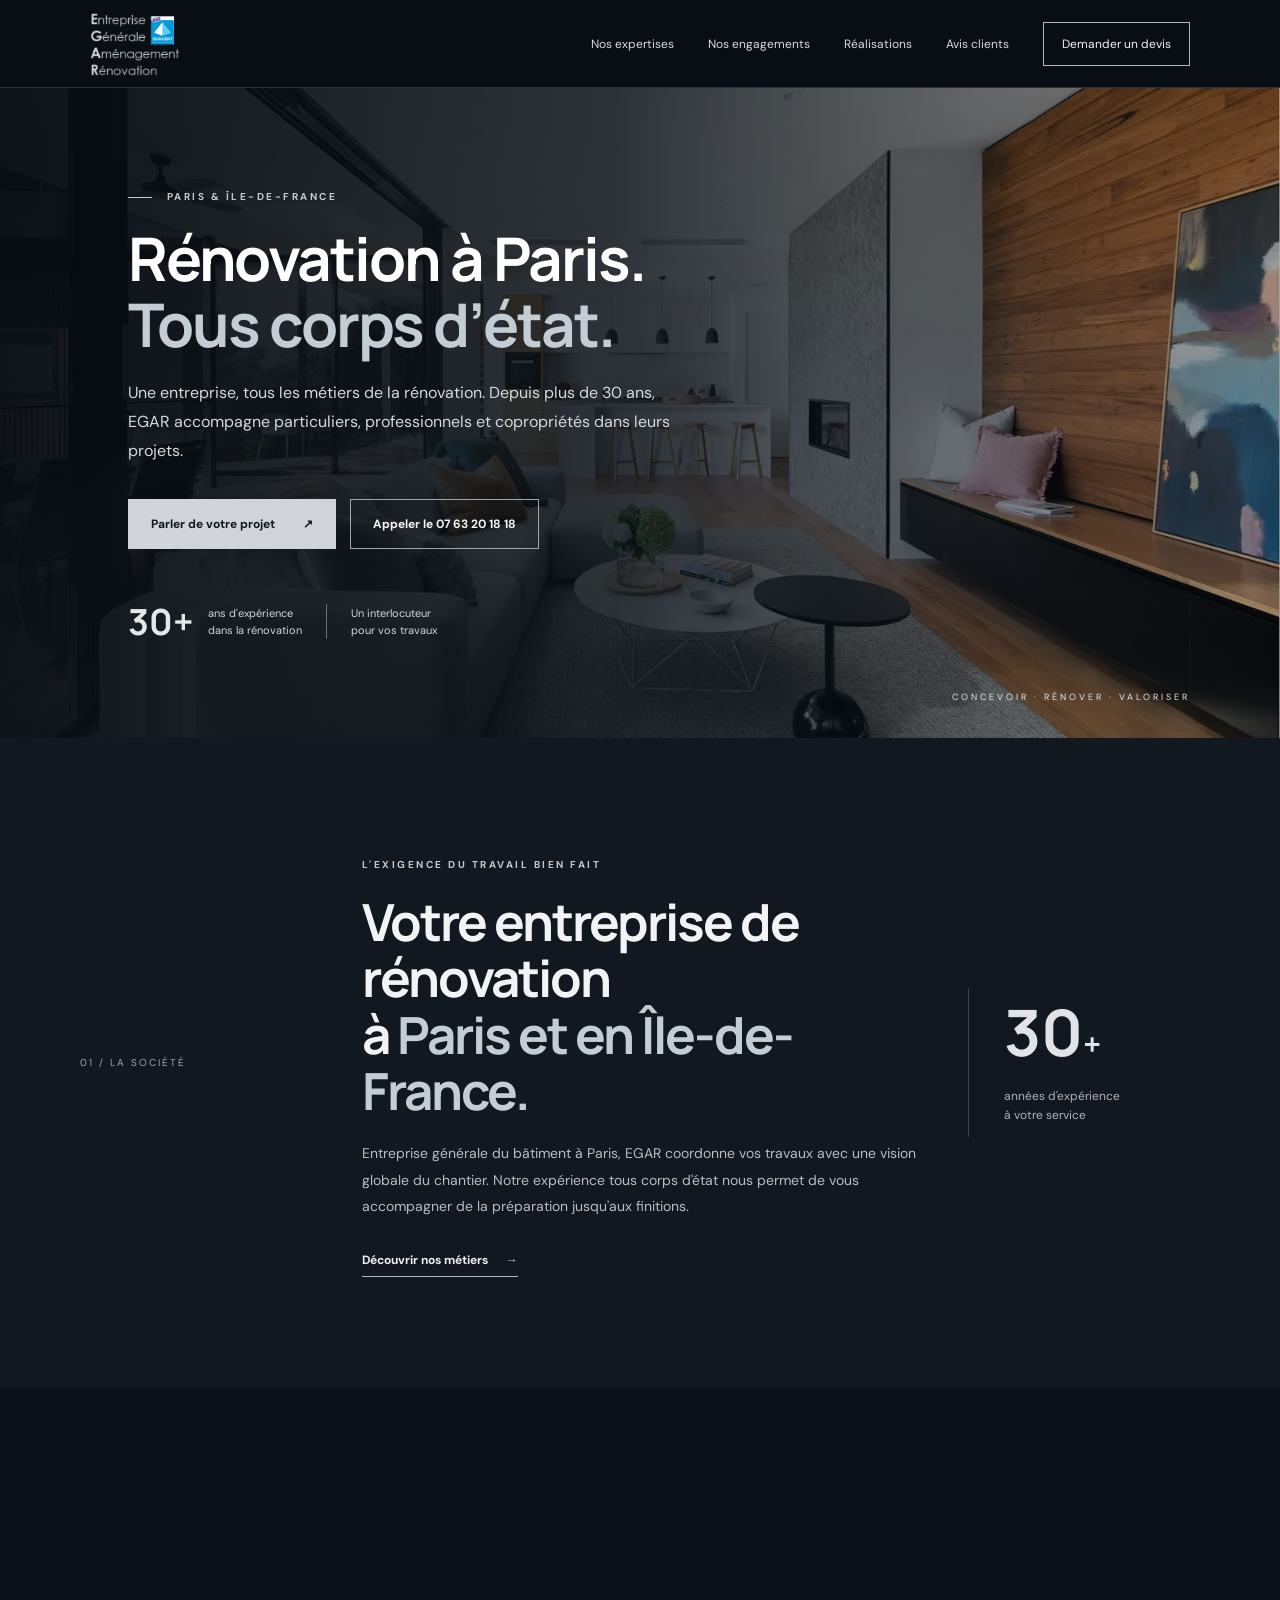
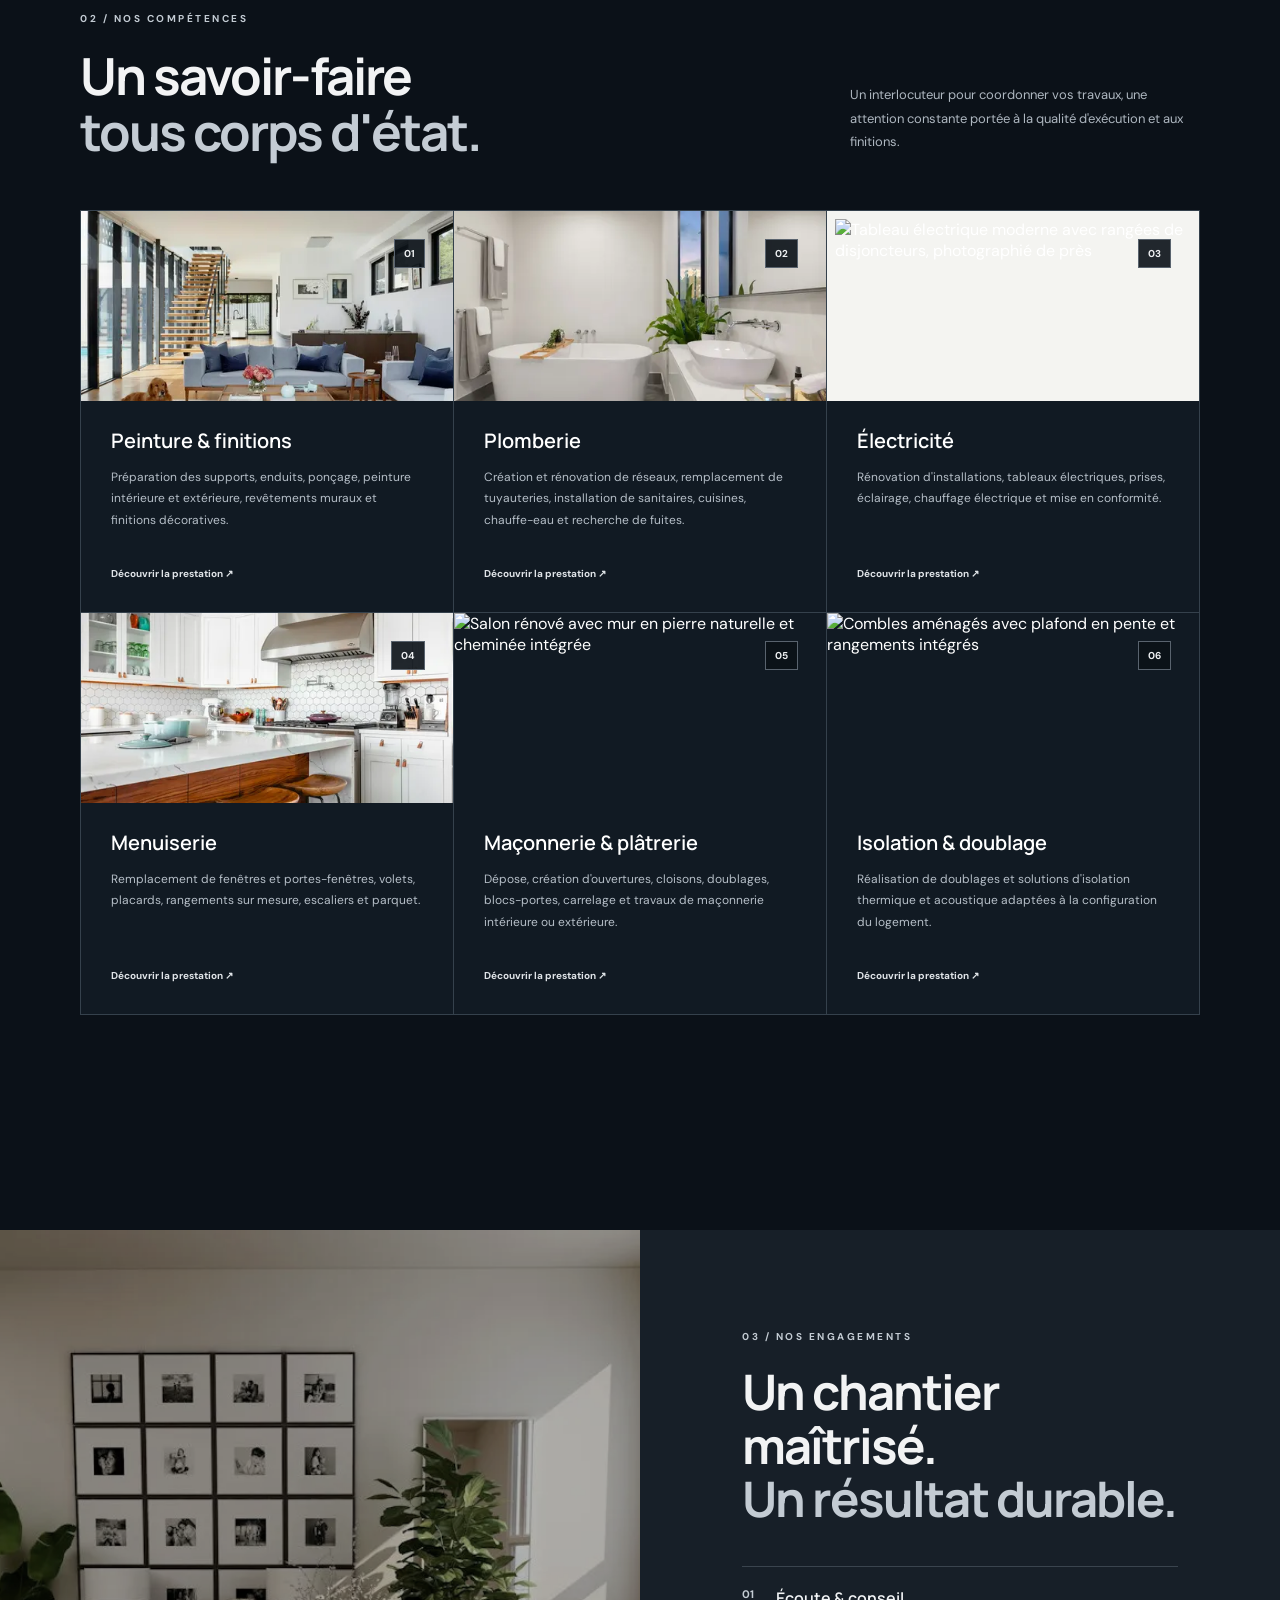
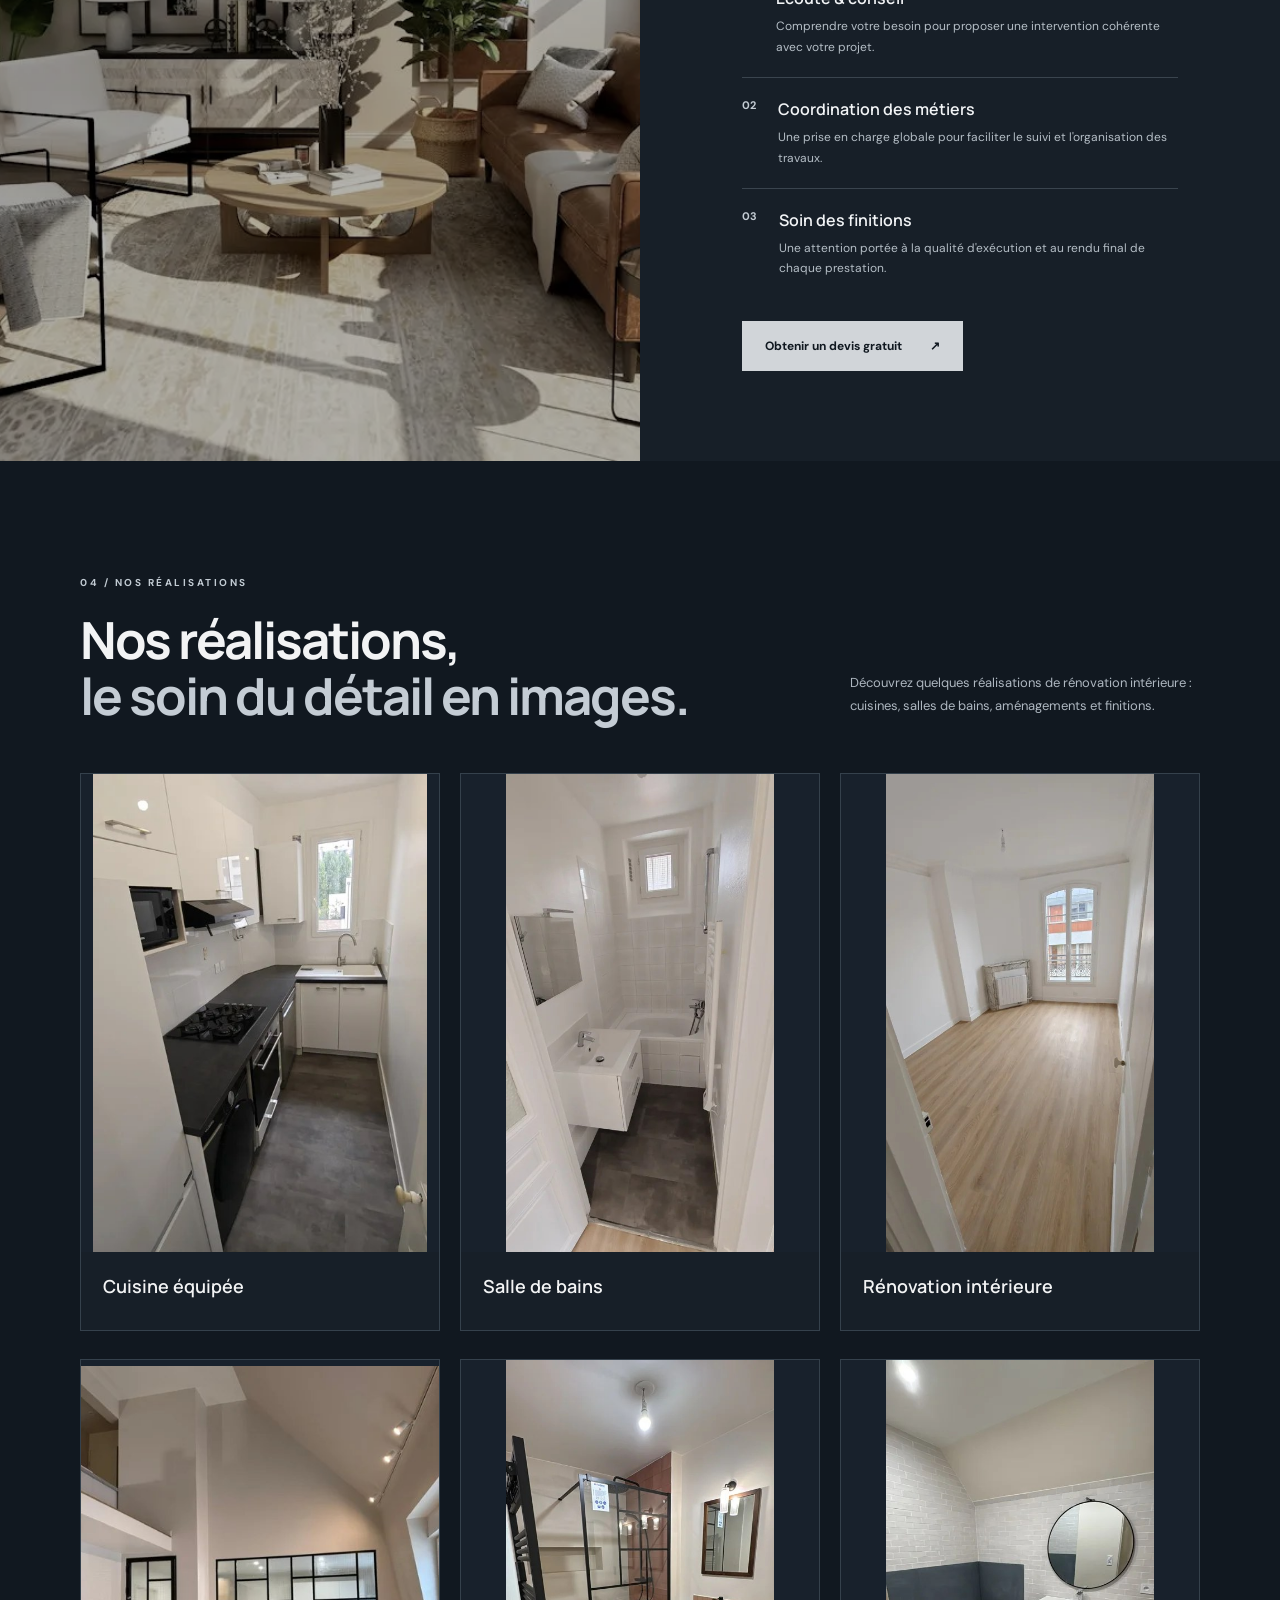
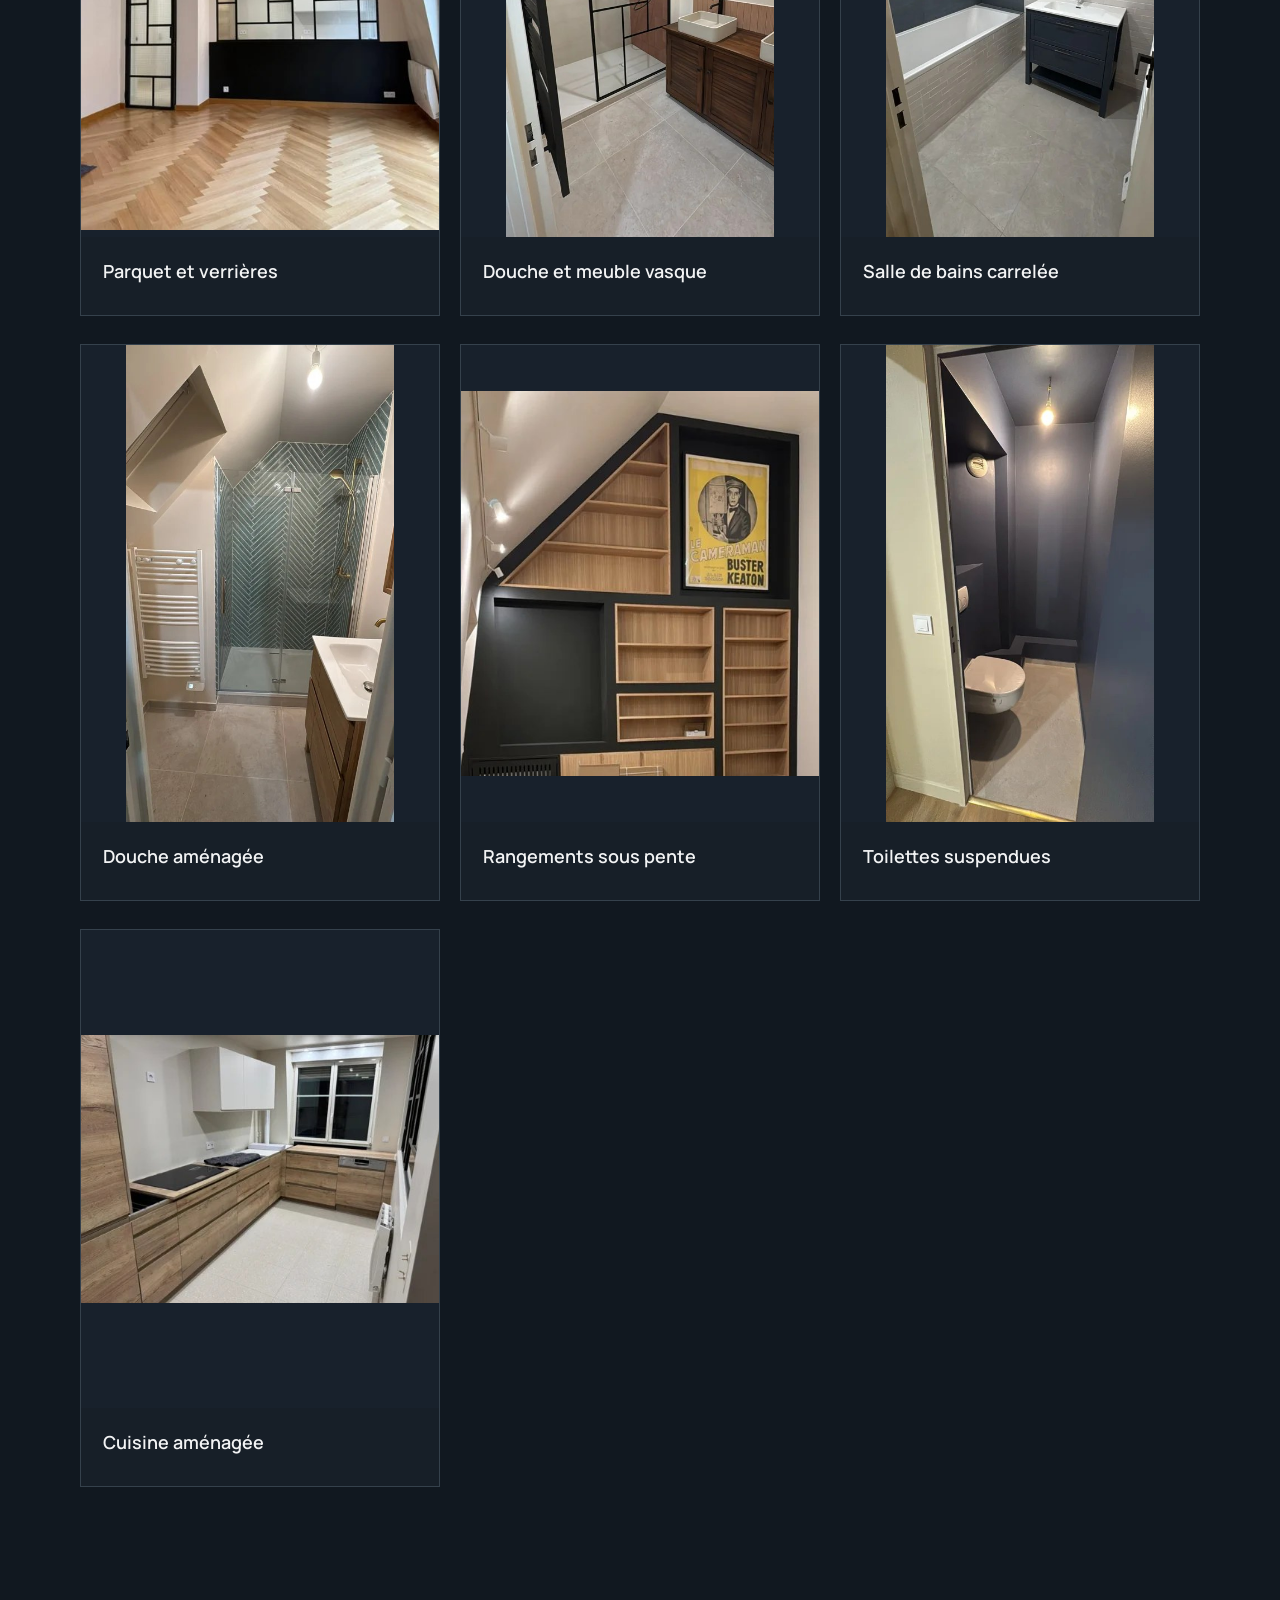
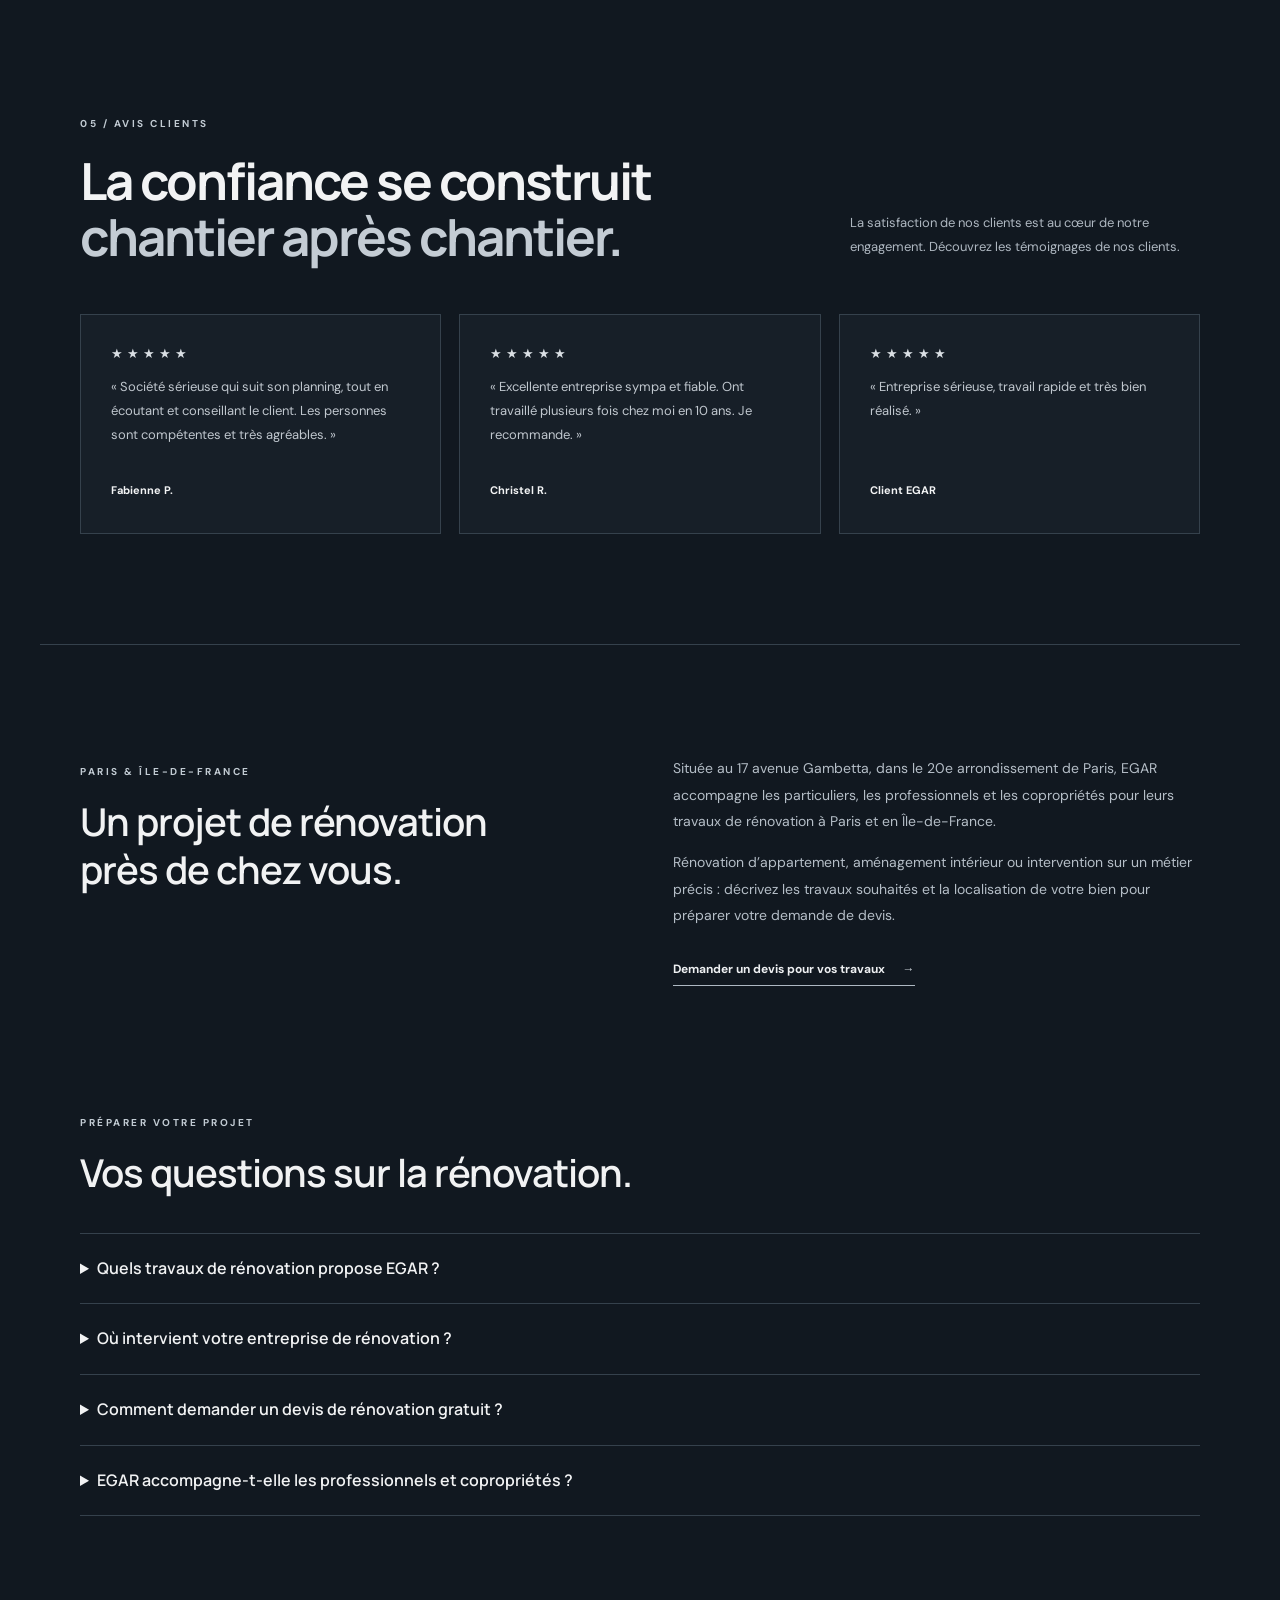
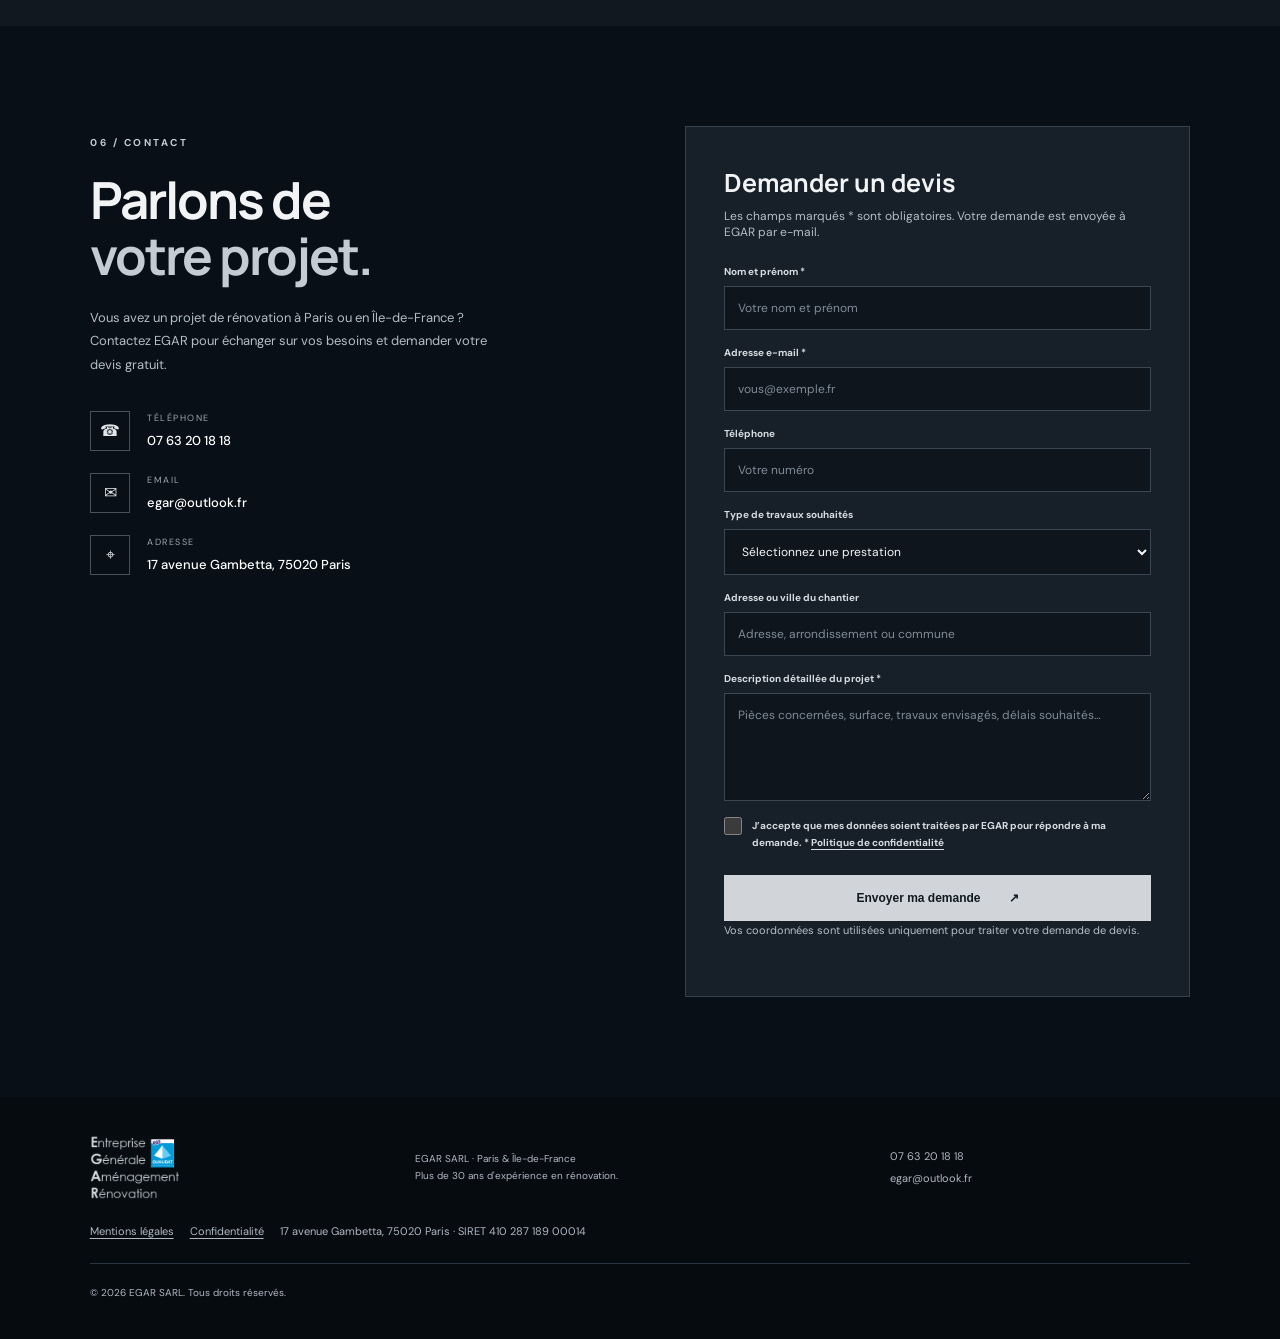
==== commit 1e68da28: "Remplacer la photo électricité par un tableau clairement visible" ====
--- a/index.html
+++ b/index.html
@@ -158,7 +158,7 @@
     <div class="service-grid">
       <article class="service-card"><div class="service-number">01</div><img class="service-photo" src="./assets/prestation-peinture.webp" srcset="./assets/prestation-peinture-480.webp 480w, /assets/prestation-peinture.webp 960w" sizes="(max-width: 520px) 86vw, (max-width: 850px) 42vw, 350px" alt="Séjour terminé avec murs et plafond peints en blanc" width="960" height="600" loading="lazy" decoding="async"><h3>Peinture & finitions</h3><p>Préparation des supports, enduits, ponçage, peinture intérieure et extérieure, revêtements muraux et finitions décoratives.</p><a href="./peinture-finitions-paris.html">Découvrir la prestation ↗</a></article>
       <article class="service-card"><div class="service-number">02</div><img class="service-photo" src="./assets/prestation-plomberie.webp" srcset="./assets/prestation-plomberie-480.webp 480w, /assets/prestation-plomberie.webp 960w" sizes="(max-width: 520px) 86vw, (max-width: 850px) 42vw, 350px" alt="Salle de bains aménagée avec baignoire, vasque et robinetterie murale" width="960" height="600" loading="lazy" decoding="async"><h3>Plomberie</h3><p>Création et rénovation de réseaux, remplacement de tuyauteries, installation de sanitaires, cuisines, chauffe-eau et recherche de fuites.</p><a href="./plomberie-paris.html">Découvrir la prestation ↗</a></article>
-      <article class="service-card"><div class="service-number">03</div><img class="service-photo" src="https://images.pexels.com/photos/8381832/pexels-photo-8381832.jpeg?auto=compress&cs=tinysrgb&w=1200" srcset="https://images.pexels.com/photos/8381832/pexels-photo-8381832.jpeg?auto=compress&cs=tinysrgb&w=480 480w, https://images.pexels.com/photos/8381832/pexels-photo-8381832.jpeg?auto=compress&cs=tinysrgb&w=960 960w" sizes="(max-width: 520px) 86vw, (max-width: 850px) 42vw, 350px" alt="Tableau électrique résidentiel installé sur un mur blanc dans un appartement" width="960" height="600" loading="lazy" decoding="async"><h3>Électricité</h3><p>Rénovation d'installations, tableaux électriques, prises, éclairage, chauffage électrique et mise en conformité.</p><a href="./installation-electrique-paris.html">Découvrir la prestation ↗</a></article>
+      <article class="service-card"><div class="service-number">03</div><img class="service-photo service-photo-electricite" src="https://images.pexels.com/photos/35573433/pexels-photo-35573433.jpeg?auto=compress&cs=tinysrgb&w=1200" srcset="https://images.pexels.com/photos/35573433/pexels-photo-35573433.jpeg?auto=compress&cs=tinysrgb&w=480 480w, https://images.pexels.com/photos/35573433/pexels-photo-35573433.jpeg?auto=compress&cs=tinysrgb&w=960 960w" sizes="(max-width: 520px) 86vw, (max-width: 850px) 42vw, 350px" alt="Tableau électrique moderne avec rangées de disjoncteurs, photographié de près" width="960" height="600" loading="lazy" decoding="async"><h3>Électricité</h3><p>Rénovation d'installations, tableaux électriques, prises, éclairage, chauffage électrique et mise en conformité.</p><a href="./installation-electrique-paris.html">Découvrir la prestation ↗</a></article>
       <article class="service-card"><div class="service-number">04</div><img class="service-photo" src="./assets/prestation-menuiserie.webp" srcset="./assets/prestation-menuiserie-480.webp 480w, /assets/prestation-menuiserie.webp 960w" sizes="(max-width: 520px) 86vw, (max-width: 850px) 42vw, 350px" alt="Cuisine aménagée avec meubles en bois et placards blancs" width="960" height="600" loading="lazy" decoding="async"><h3>Menuiserie</h3><p>Remplacement de fenêtres et portes-fenêtres, volets, placards, rangements sur mesure, escaliers et parquet.</p><a href="./menuiserie-paris.html">Découvrir la prestation ↗</a></article>
       <article class="service-card"><div class="service-number">05</div><img class="service-photo" src="https://images.pexels.com/photos/15062101/pexels-photo-15062101.jpeg?cs=srgb&dl=pexels-curtis-adams-1694007-15062101.jpg&fm=jpg" srcset="https://images.pexels.com/photos/15062101/pexels-photo-15062101.jpeg?cs=srgb&dl=pexels-curtis-adams-1694007-15062101.jpg&fm=jpg 1x" sizes="(max-width: 520px) 86vw, (max-width: 850px) 42vw, 350px" alt="Salon rénové avec mur en pierre naturelle et cheminée intégrée" width="960" height="600" loading="lazy" decoding="async"><h3>Maçonnerie & plâtrerie</h3><p>Dépose, création d'ouvertures, cloisons, doublages, blocs-portes, carrelage et travaux de maçonnerie intérieure ou extérieure.</p><a href="./maconnerie-platrerie-paris.html">Découvrir la prestation ↗</a></article>
       <article class="service-card"><div class="service-number">06</div><img class="service-photo" src="https://images.pexels.com/photos/20771870/pexels-photo-20771870.jpeg?cs=srgb&dl=pexels-albeg-20771870.jpg&fm=jpg" srcset="https://images.pexels.com/photos/20771870/pexels-photo-20771870.jpeg?cs=srgb&dl=pexels-albeg-20771870.jpg&fm=jpg 1x" sizes="(max-width: 520px) 86vw, (max-width: 850px) 42vw, 350px" alt="Combles aménagés avec plafond en pente et rangements intégrés" width="960" height="600" loading="lazy" decoding="async"><h3>Isolation & doublage</h3><p>Réalisation de doublages et solutions d'isolation thermique et acoustique adaptées à la configuration du logement.</p><a href="./isolation-murs-interieur-paris.html">Découvrir la prestation ↗</a></article>
--- a/style.css
+++ b/style.css
@@ -101,3 +101,6 @@
 
 /* Formulaire et pages de prestations, dans l’identité sombre existante. */
 .honeypot{display:none!important}.contact-form select{display:block;width:100%;margin-top:8px;padding:13px;border:1px solid #3a4652;background:#0e151d;color:#f4f5f6;font:12px "DM Sans",sans-serif}.contact-form select:focus{border-color:#c5cdd5}.contact-form .consent{display:flex;align-items:flex-start;gap:10px;line-height:1.7}.contact-form .consent input{width:18px;height:18px;flex-shrink:0;margin:0;accent-color:#c5cdd5}.consent a,.detail-page p a,.detail-page figcaption a,.footer-legal a{text-decoration:underline;text-underline-offset:3px}.contact-form small{display:block;font-size:11px;line-height:1.7;color:#b5bec7}.contact-form .form-status{font-size:13px;line-height:1.7;margin:18px 0 0}.form-status[data-state="success"]{color:#c4e3d3}.form-status[data-state="error"]{color:#ffbcb4}.submit-btn:disabled{opacity:.65;cursor:wait}.service-links{display:flex;flex-wrap:wrap;gap:14px 25px;margin:30px 0;font-size:13px;line-height:1.8}.service-links a{border-bottom:1px solid #596674}.footer .footer-legal{grid-column:1/-1;display:flex;flex-direction:row;flex-wrap:wrap;gap:16px;font-size:11px}.detail-page{padding-top:55px;padding-bottom:80px}.breadcrumbs{font-size:12px;color:#b5bec7;margin-bottom:35px;line-height:1.8}.detail-page h1{font:700 clamp(32px,4.7vw,56px)/1.18 Manrope,sans-serif;letter-spacing:-1.5px;max-width:1000px;margin:22px 0 45px}.detail-page h2{font:600 clamp(23px,3vw,32px)/1.3 Manrope,sans-serif;margin-top:38px}.detail-page p,.detail-page li{font-size:15px;line-height:1.9;color:#bdc6ce}.detail-page li{margin-bottom:12px}.detail-grid{display:grid;grid-template-columns:minmax(0,1.5fr) minmax(0,1fr);gap:65px;align-items:start}.detail-grid figure{margin:38px 0 0}.detail-grid img{width:100%;height:auto;max-height:600px;object-fit:contain;background:#171f28}.detail-grid figcaption{font-size:12px;line-height:1.8;color:#aeb7c0;margin-top:12px}.detail-cta{margin:45px 0;padding:30px;background:#171f28;border:1px solid #35414c}.detail-cta h2{margin-top:0}@media(max-width:850px){.detail-grid{grid-template-columns:1fr;gap:10px}.detail-grid figure{max-width:500px;margin:15px auto}.detail-cta{padding:22px}.detail-page{padding-top:35px}}@media(max-width:520px){.contact-form input[type=file]{max-width:100%;font-size:11px}.detail-page h1{overflow-wrap:break-word}.detail-page ul{padding-left:22px}}
+
+/* Conserver le tableau électrique entier dans la vignette, sans couper les bords */
+.service-photo-electricite{object-fit:contain;object-position:center;background:#f4f4f1;padding:8px}
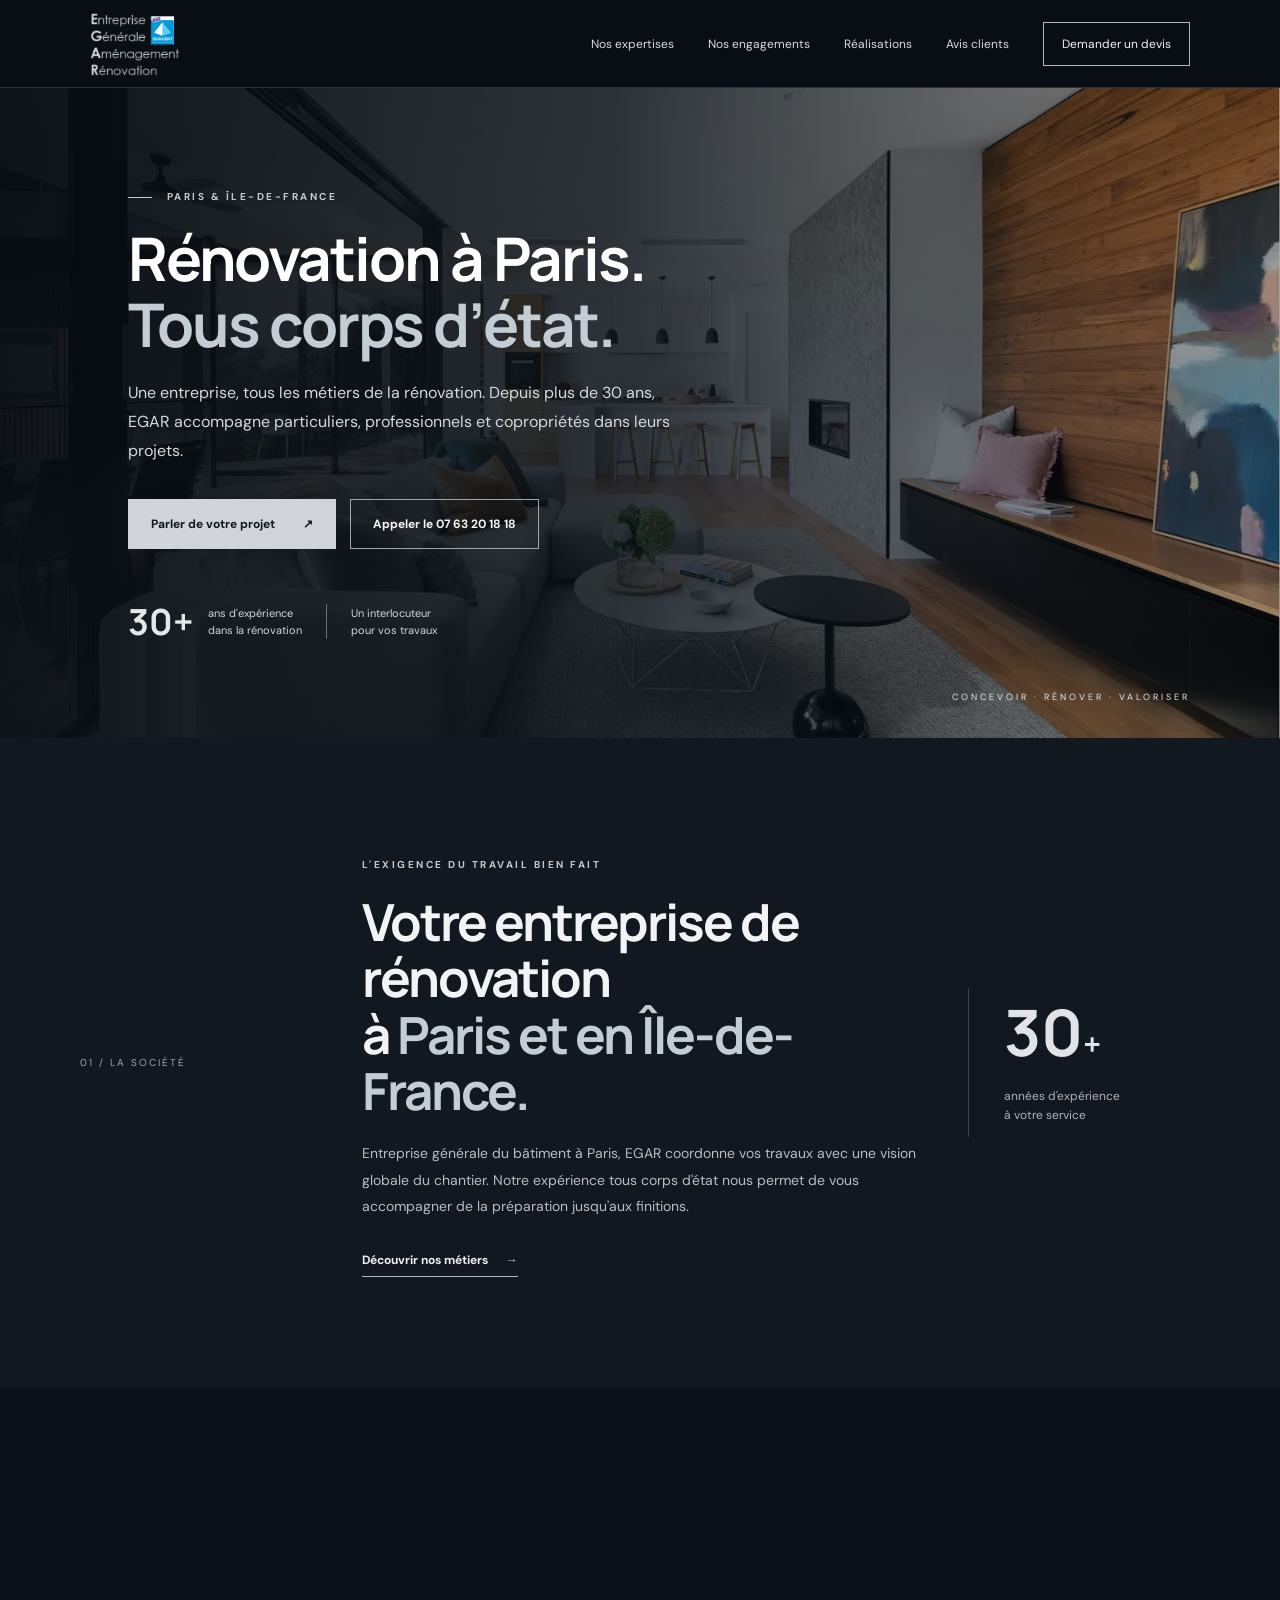
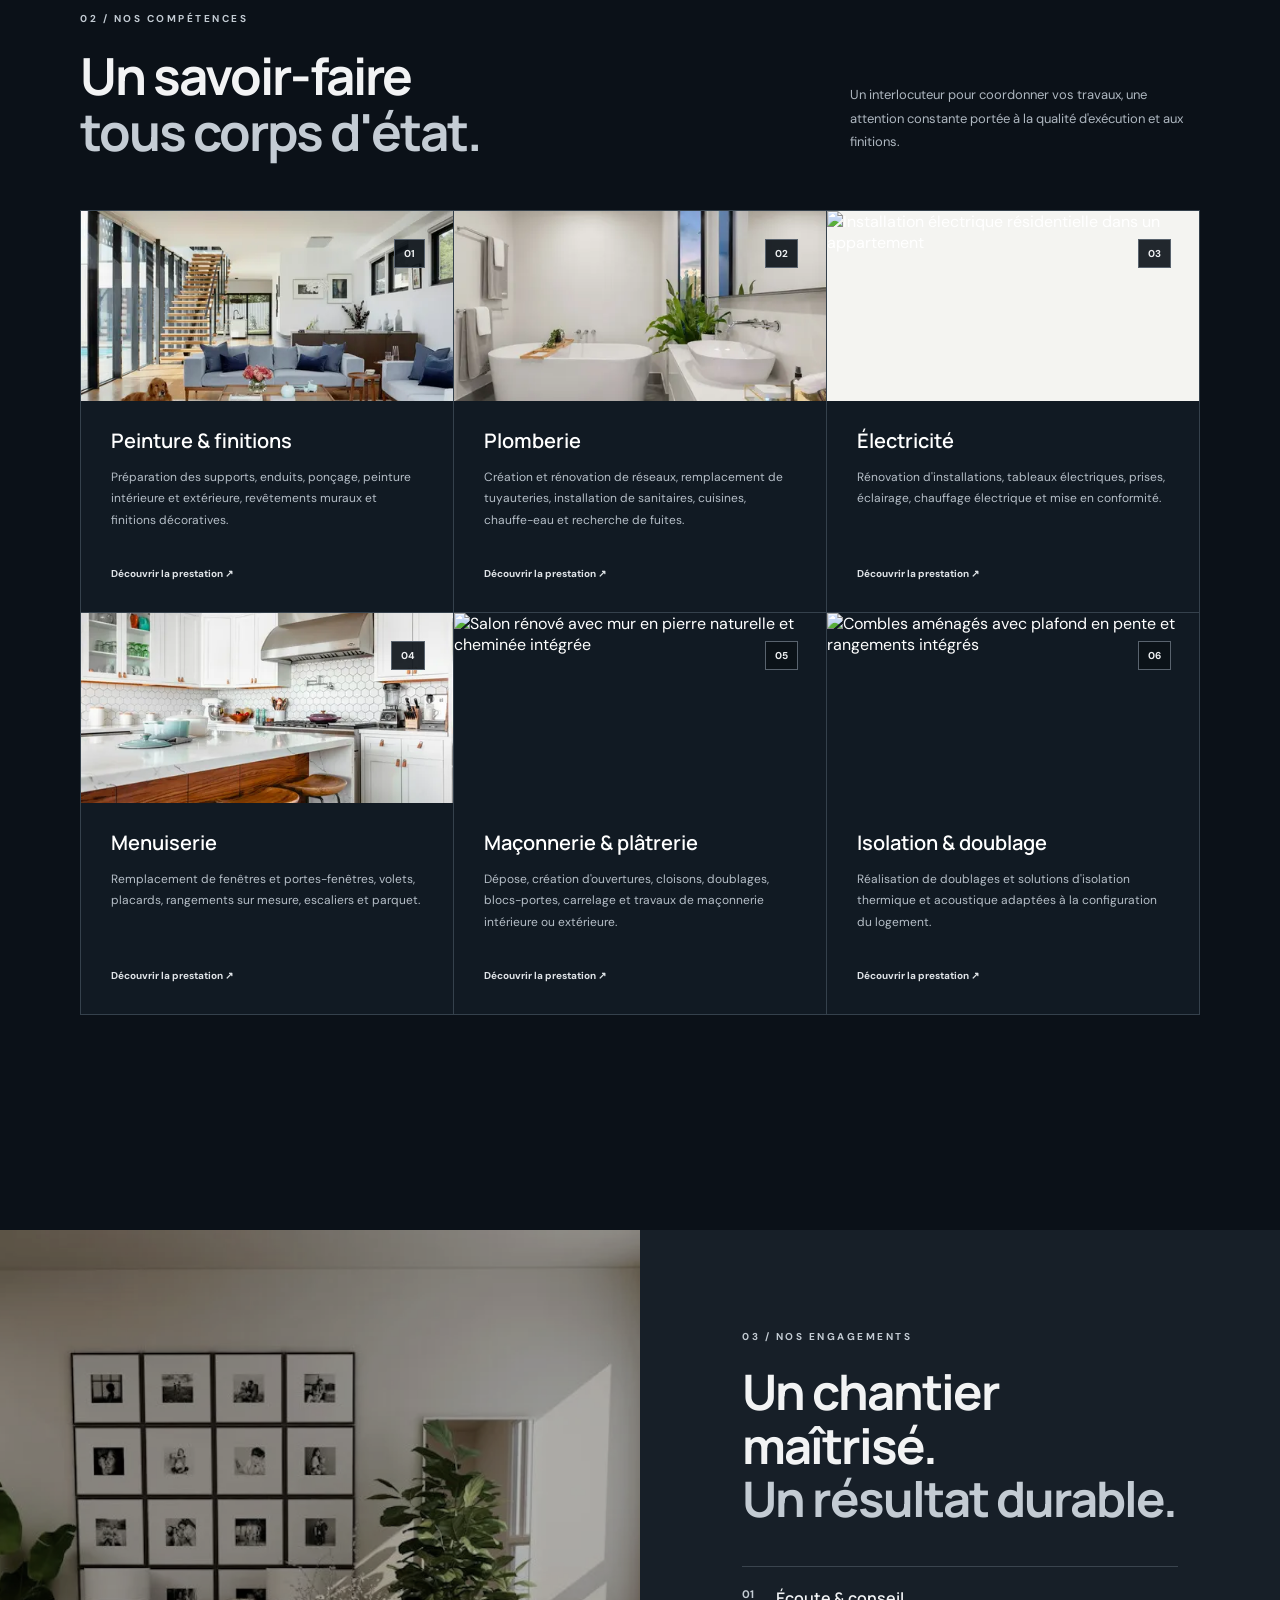
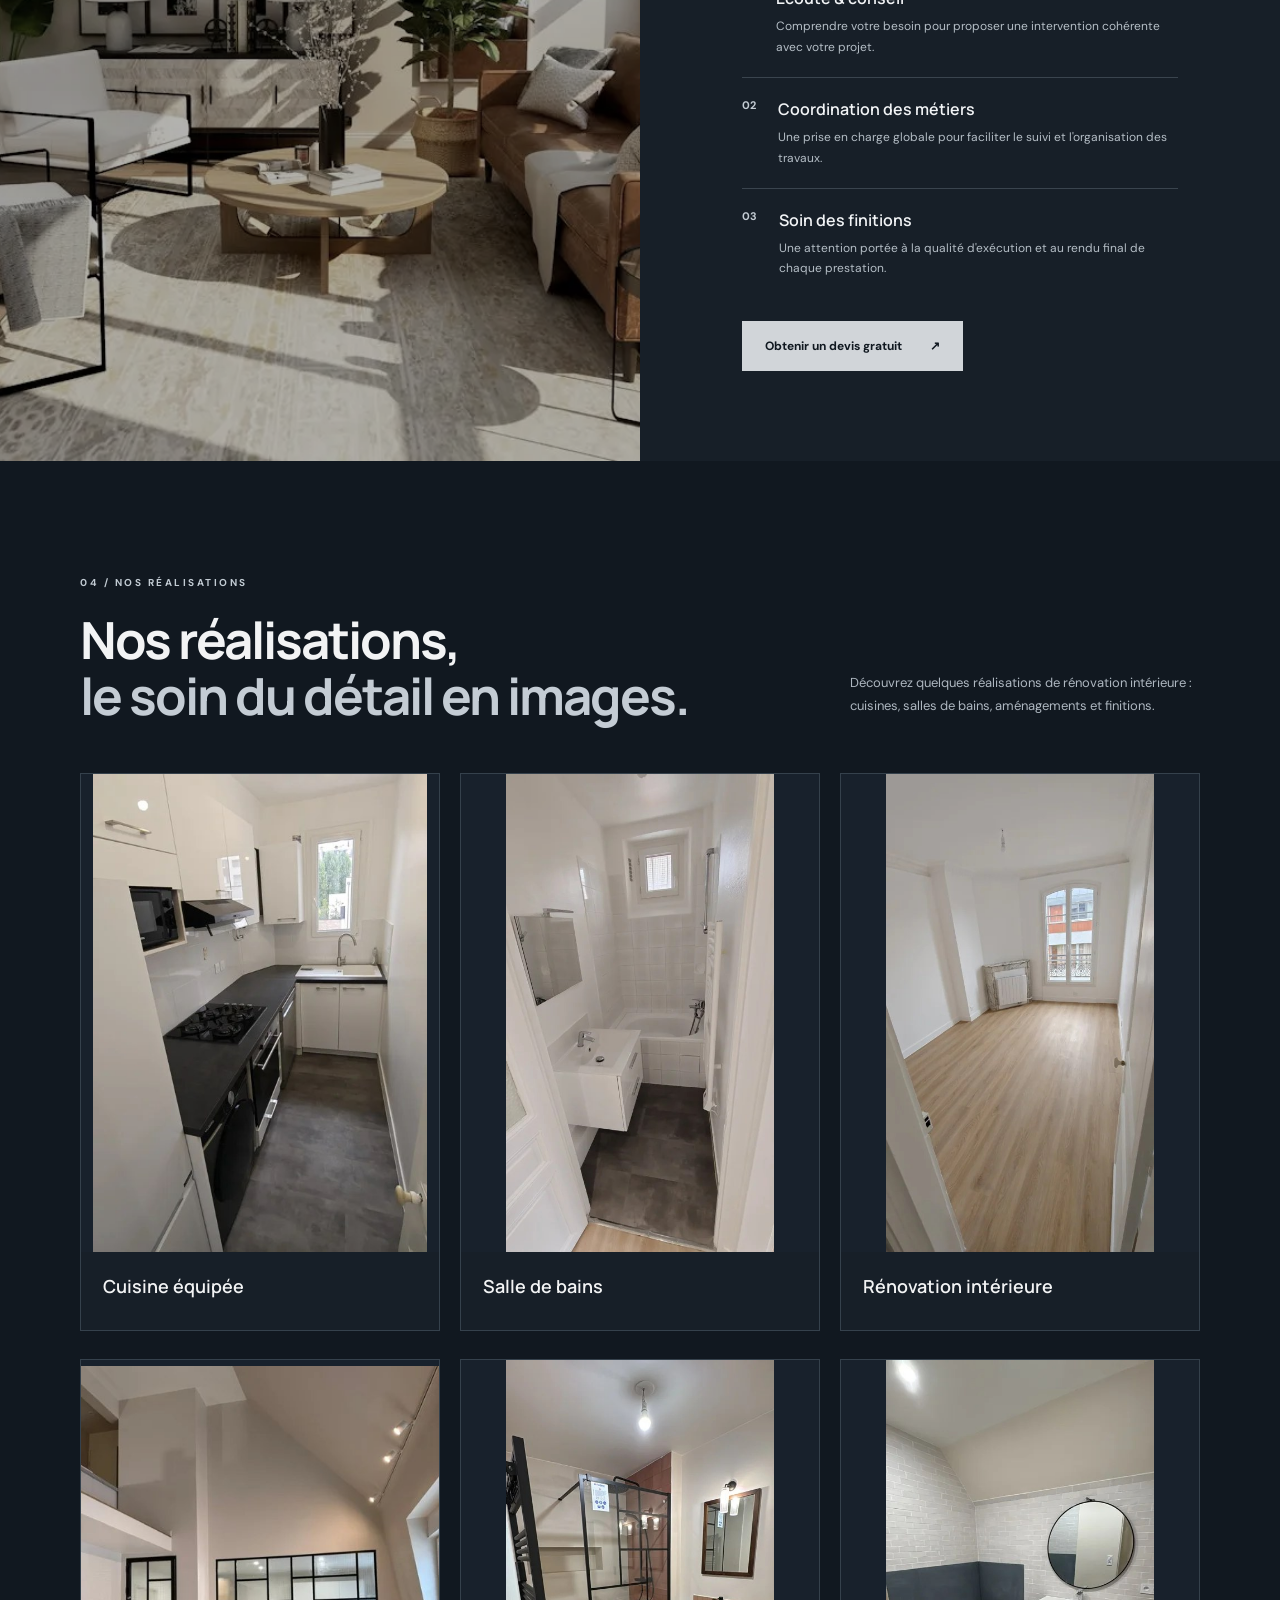
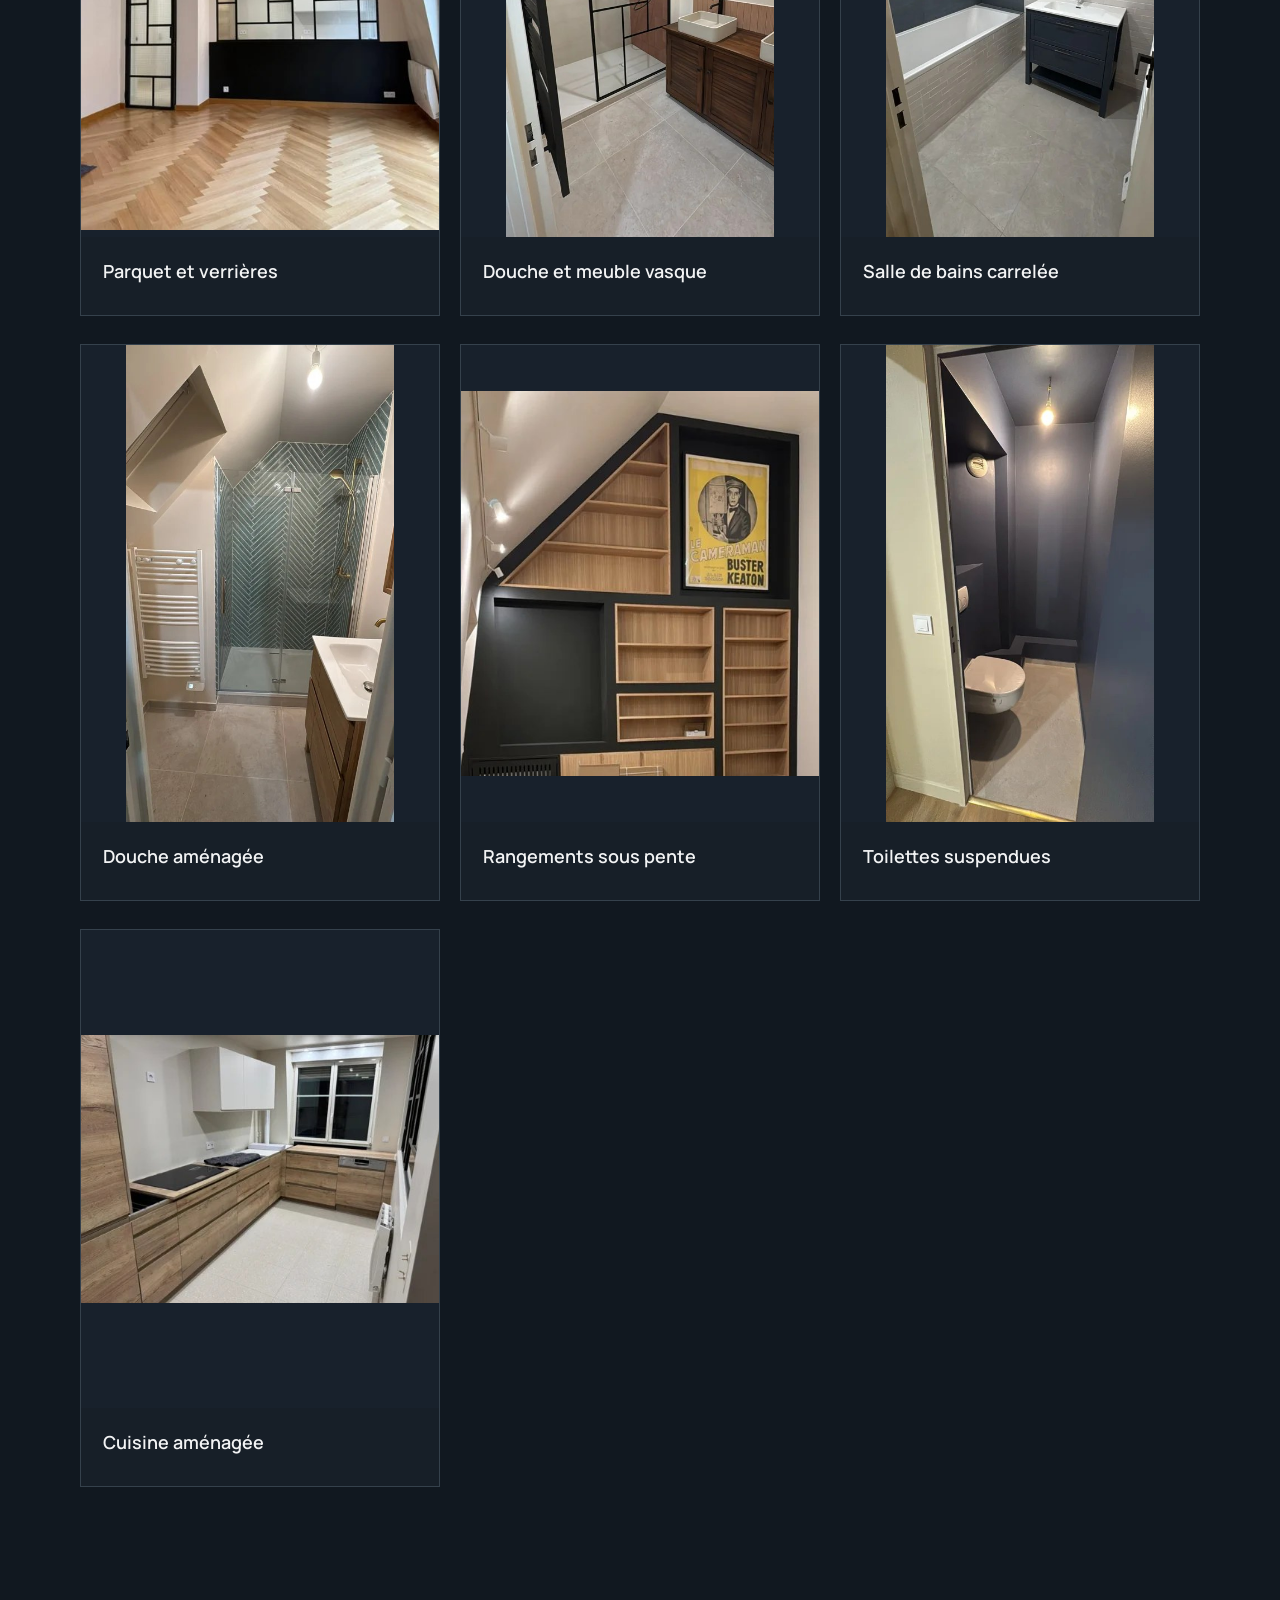
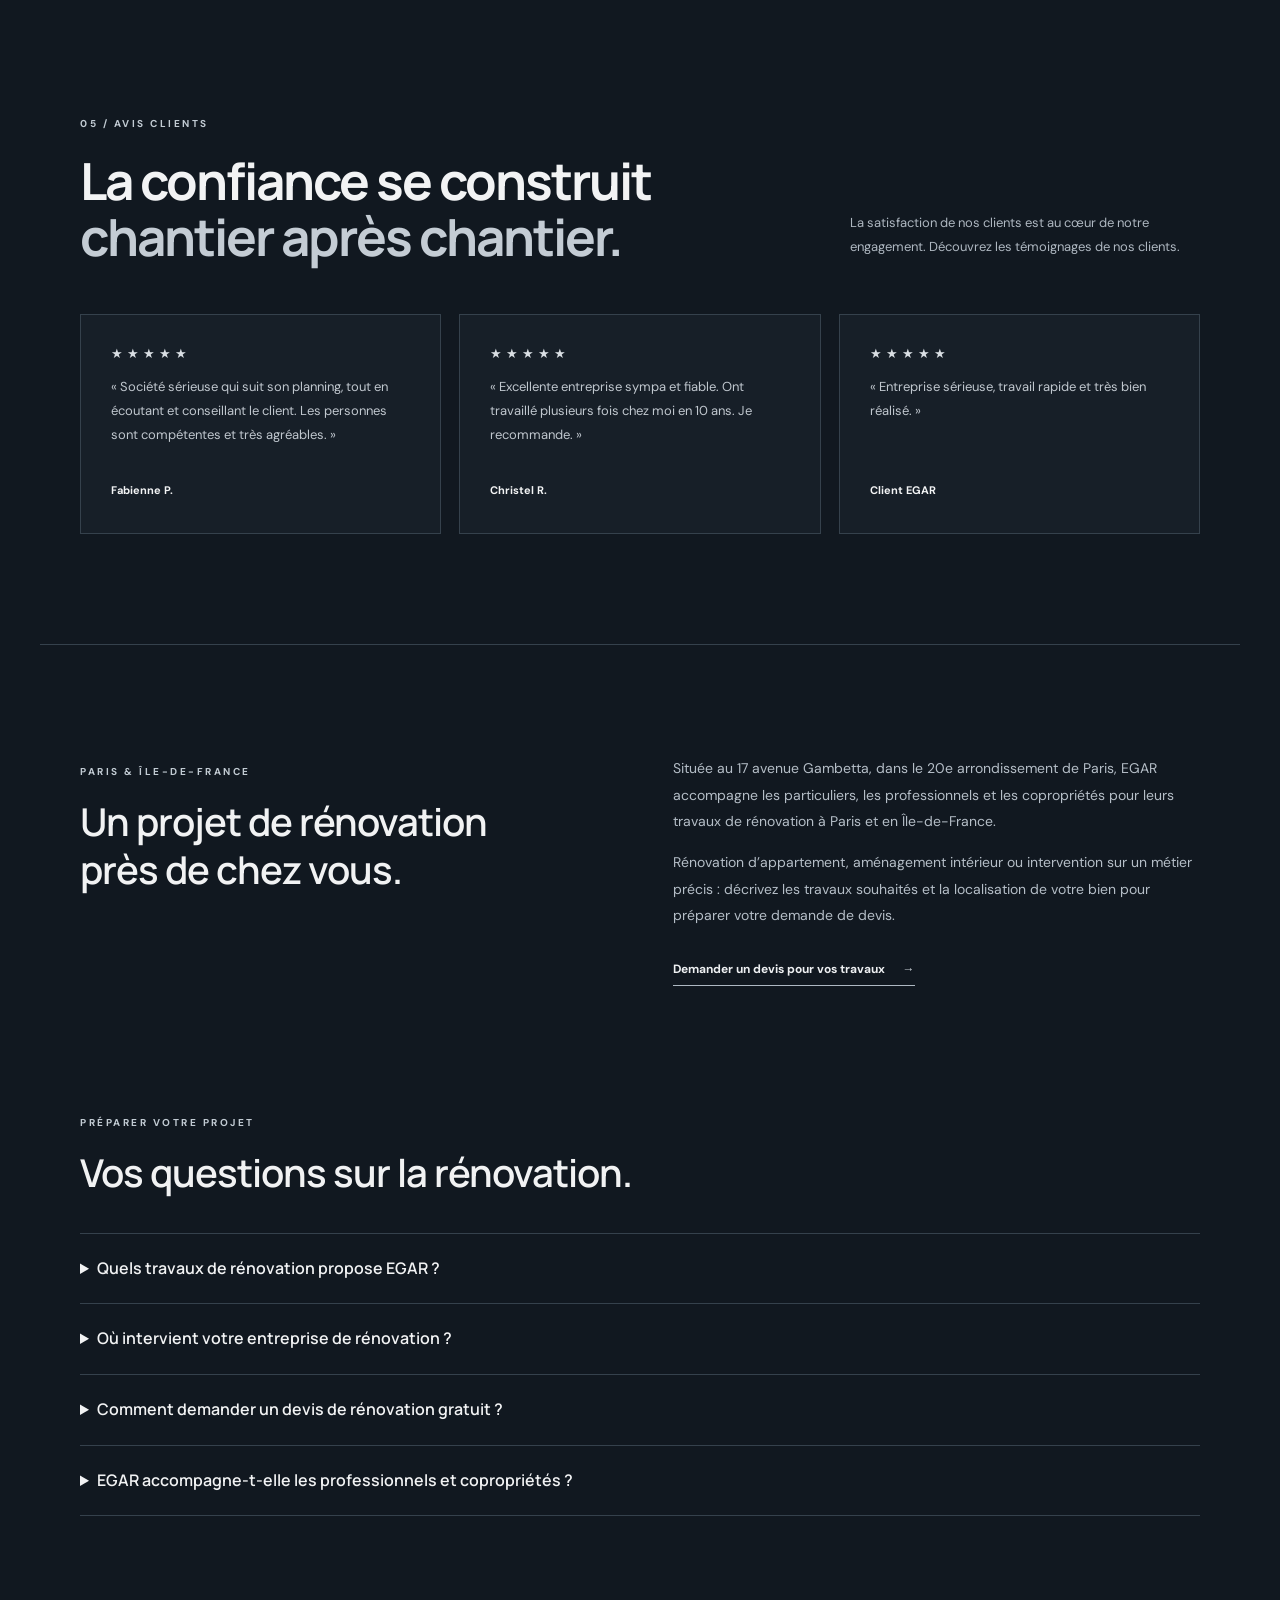
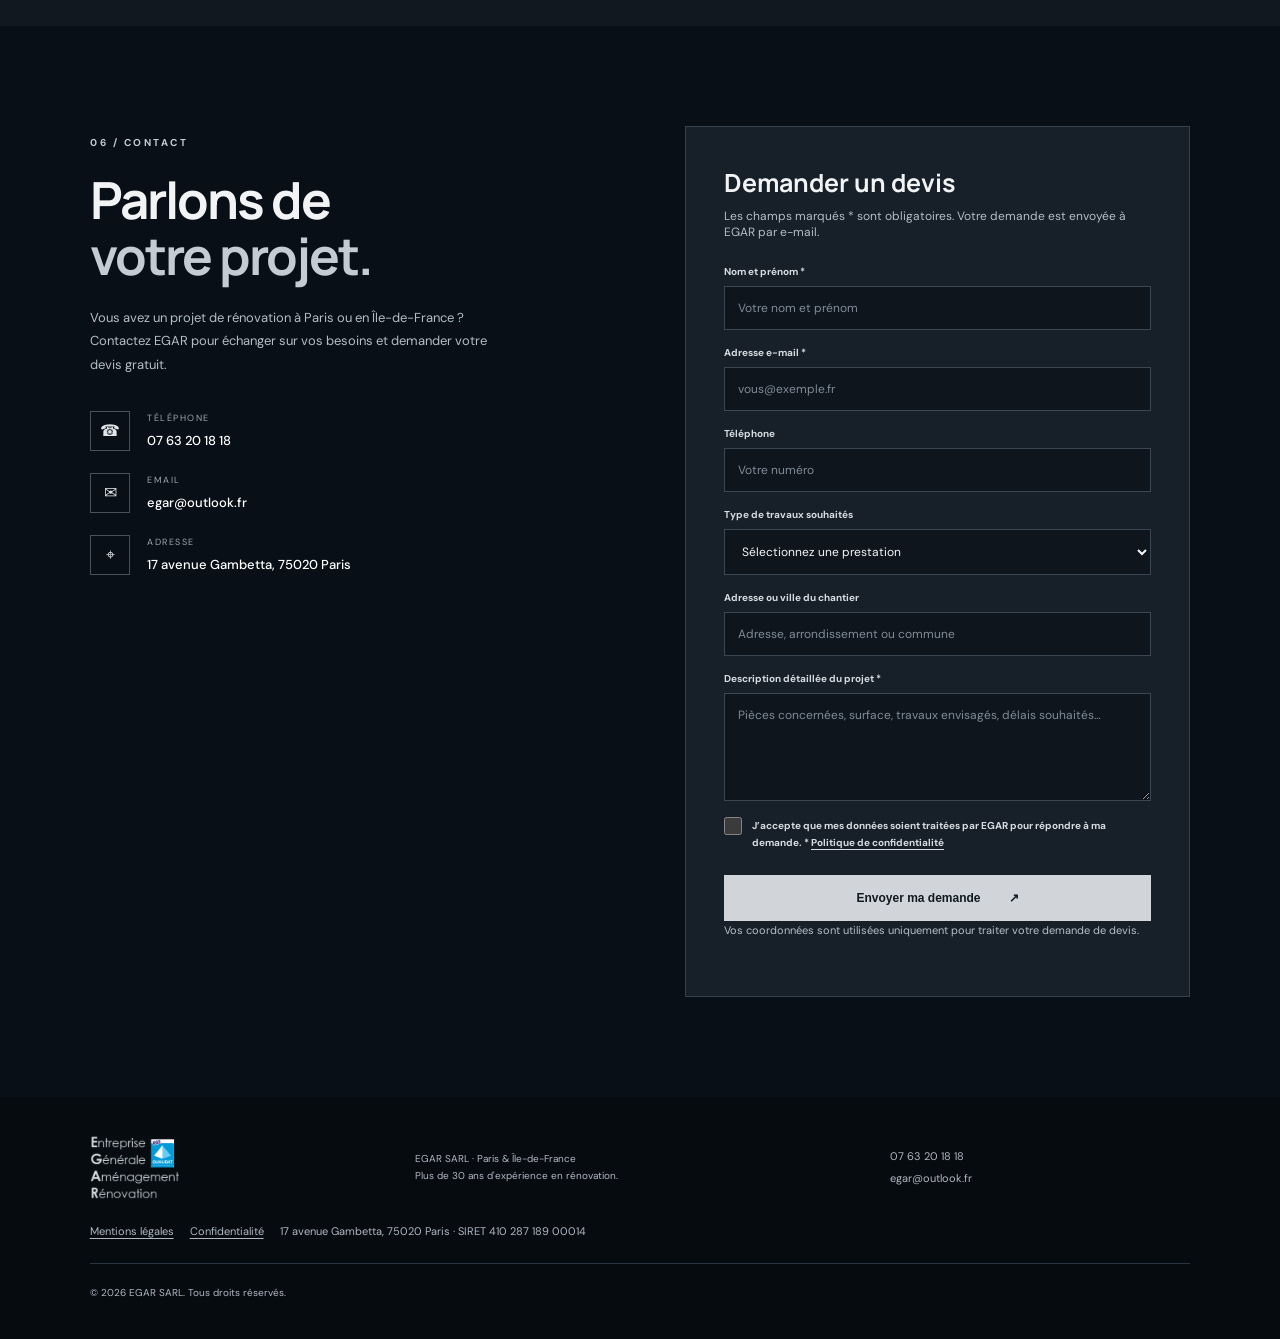
==== commit 92adad72: "Restore first electrical photo" ====
--- a/index.html
+++ b/index.html
@@ -158,7 +158,7 @@
     <div class="service-grid">
       <article class="service-card"><div class="service-number">01</div><img class="service-photo" src="./assets/prestation-peinture.webp" srcset="./assets/prestation-peinture-480.webp 480w, /assets/prestation-peinture.webp 960w" sizes="(max-width: 520px) 86vw, (max-width: 850px) 42vw, 350px" alt="Séjour terminé avec murs et plafond peints en blanc" width="960" height="600" loading="lazy" decoding="async"><h3>Peinture & finitions</h3><p>Préparation des supports, enduits, ponçage, peinture intérieure et extérieure, revêtements muraux et finitions décoratives.</p><a href="./peinture-finitions-paris.html">Découvrir la prestation ↗</a></article>
       <article class="service-card"><div class="service-number">02</div><img class="service-photo" src="./assets/prestation-plomberie.webp" srcset="./assets/prestation-plomberie-480.webp 480w, /assets/prestation-plomberie.webp 960w" sizes="(max-width: 520px) 86vw, (max-width: 850px) 42vw, 350px" alt="Salle de bains aménagée avec baignoire, vasque et robinetterie murale" width="960" height="600" loading="lazy" decoding="async"><h3>Plomberie</h3><p>Création et rénovation de réseaux, remplacement de tuyauteries, installation de sanitaires, cuisines, chauffe-eau et recherche de fuites.</p><a href="./plomberie-paris.html">Découvrir la prestation ↗</a></article>
-      <article class="service-card"><div class="service-number">03</div><img class="service-photo service-photo-electricite" src="https://images.pexels.com/photos/35573433/pexels-photo-35573433.jpeg?auto=compress&cs=tinysrgb&w=1200" srcset="https://images.pexels.com/photos/35573433/pexels-photo-35573433.jpeg?auto=compress&cs=tinysrgb&w=480 480w, https://images.pexels.com/photos/35573433/pexels-photo-35573433.jpeg?auto=compress&cs=tinysrgb&w=960 960w" sizes="(max-width: 520px) 86vw, (max-width: 850px) 42vw, 350px" alt="Tableau électrique moderne avec rangées de disjoncteurs, photographié de près" width="960" height="600" loading="lazy" decoding="async"><h3>Électricité</h3><p>Rénovation d'installations, tableaux électriques, prises, éclairage, chauffage électrique et mise en conformité.</p><a href="./installation-electrique-paris.html">Découvrir la prestation ↗</a></article>
+      <article class="service-card"><div class="service-number">03</div><img class="service-photo service-photo-electricite" src="https://images.pexels.com/photos/8381832/pexels-photo-8381832.jpeg?auto=compress&cs=tinysrgb&w=1200" srcset="https://images.pexels.com/photos/8381832/pexels-photo-8381832.jpeg?auto=compress&cs=tinysrgb&w=480 480w, https://images.pexels.com/photos/8381832/pexels-photo-8381832.jpeg?auto=compress&cs=tinysrgb&w=960 960w" sizes="(max-width: 520px) 86vw, (max-width: 850px) 42vw, 350px" alt="Installation électrique résidentielle dans un appartement" width="960" height="600" loading="lazy" decoding="async"><h3>Électricité</h3><p>Rénovation d'installations, tableaux électriques, prises, éclairage, chauffage électrique et mise en conformité.</p><a href="./installation-electrique-paris.html">Découvrir la prestation ↗</a></article>
       <article class="service-card"><div class="service-number">04</div><img class="service-photo" src="./assets/prestation-menuiserie.webp" srcset="./assets/prestation-menuiserie-480.webp 480w, /assets/prestation-menuiserie.webp 960w" sizes="(max-width: 520px) 86vw, (max-width: 850px) 42vw, 350px" alt="Cuisine aménagée avec meubles en bois et placards blancs" width="960" height="600" loading="lazy" decoding="async"><h3>Menuiserie</h3><p>Remplacement de fenêtres et portes-fenêtres, volets, placards, rangements sur mesure, escaliers et parquet.</p><a href="./menuiserie-paris.html">Découvrir la prestation ↗</a></article>
       <article class="service-card"><div class="service-number">05</div><img class="service-photo" src="https://images.pexels.com/photos/15062101/pexels-photo-15062101.jpeg?cs=srgb&dl=pexels-curtis-adams-1694007-15062101.jpg&fm=jpg" srcset="https://images.pexels.com/photos/15062101/pexels-photo-15062101.jpeg?cs=srgb&dl=pexels-curtis-adams-1694007-15062101.jpg&fm=jpg 1x" sizes="(max-width: 520px) 86vw, (max-width: 850px) 42vw, 350px" alt="Salon rénové avec mur en pierre naturelle et cheminée intégrée" width="960" height="600" loading="lazy" decoding="async"><h3>Maçonnerie & plâtrerie</h3><p>Dépose, création d'ouvertures, cloisons, doublages, blocs-portes, carrelage et travaux de maçonnerie intérieure ou extérieure.</p><a href="./maconnerie-platrerie-paris.html">Découvrir la prestation ↗</a></article>
       <article class="service-card"><div class="service-number">06</div><img class="service-photo" src="https://images.pexels.com/photos/20771870/pexels-photo-20771870.jpeg?cs=srgb&dl=pexels-albeg-20771870.jpg&fm=jpg" srcset="https://images.pexels.com/photos/20771870/pexels-photo-20771870.jpeg?cs=srgb&dl=pexels-albeg-20771870.jpg&fm=jpg 1x" sizes="(max-width: 520px) 86vw, (max-width: 850px) 42vw, 350px" alt="Combles aménagés avec plafond en pente et rangements intégrés" width="960" height="600" loading="lazy" decoding="async"><h3>Isolation & doublage</h3><p>Réalisation de doublages et solutions d'isolation thermique et acoustique adaptées à la configuration du logement.</p><a href="./isolation-murs-interieur-paris.html">Découvrir la prestation ↗</a></article>
--- a/style.css
+++ b/style.css
@@ -103,4 +103,4 @@
 .honeypot{display:none!important}.contact-form select{display:block;width:100%;margin-top:8px;padding:13px;border:1px solid #3a4652;background:#0e151d;color:#f4f5f6;font:12px "DM Sans",sans-serif}.contact-form select:focus{border-color:#c5cdd5}.contact-form .consent{display:flex;align-items:flex-start;gap:10px;line-height:1.7}.contact-form .consent input{width:18px;height:18px;flex-shrink:0;margin:0;accent-color:#c5cdd5}.consent a,.detail-page p a,.detail-page figcaption a,.footer-legal a{text-decoration:underline;text-underline-offset:3px}.contact-form small{display:block;font-size:11px;line-height:1.7;color:#b5bec7}.contact-form .form-status{font-size:13px;line-height:1.7;margin:18px 0 0}.form-status[data-state="success"]{color:#c4e3d3}.form-status[data-state="error"]{color:#ffbcb4}.submit-btn:disabled{opacity:.65;cursor:wait}.service-links{display:flex;flex-wrap:wrap;gap:14px 25px;margin:30px 0;font-size:13px;line-height:1.8}.service-links a{border-bottom:1px solid #596674}.footer .footer-legal{grid-column:1/-1;display:flex;flex-direction:row;flex-wrap:wrap;gap:16px;font-size:11px}.detail-page{padding-top:55px;padding-bottom:80px}.breadcrumbs{font-size:12px;color:#b5bec7;margin-bottom:35px;line-height:1.8}.detail-page h1{font:700 clamp(32px,4.7vw,56px)/1.18 Manrope,sans-serif;letter-spacing:-1.5px;max-width:1000px;margin:22px 0 45px}.detail-page h2{font:600 clamp(23px,3vw,32px)/1.3 Manrope,sans-serif;margin-top:38px}.detail-page p,.detail-page li{font-size:15px;line-height:1.9;color:#bdc6ce}.detail-page li{margin-bottom:12px}.detail-grid{display:grid;grid-template-columns:minmax(0,1.5fr) minmax(0,1fr);gap:65px;align-items:start}.detail-grid figure{margin:38px 0 0}.detail-grid img{width:100%;height:auto;max-height:600px;object-fit:contain;background:#171f28}.detail-grid figcaption{font-size:12px;line-height:1.8;color:#aeb7c0;margin-top:12px}.detail-cta{margin:45px 0;padding:30px;background:#171f28;border:1px solid #35414c}.detail-cta h2{margin-top:0}@media(max-width:850px){.detail-grid{grid-template-columns:1fr;gap:10px}.detail-grid figure{max-width:500px;margin:15px auto}.detail-cta{padding:22px}.detail-page{padding-top:35px}}@media(max-width:520px){.contact-form input[type=file]{max-width:100%;font-size:11px}.detail-page h1{overflow-wrap:break-word}.detail-page ul{padding-left:22px}}
 
 /* Conserver le tableau électrique entier dans la vignette, sans couper les bords */
-.service-photo-electricite{object-fit:contain;object-position:center;background:#f4f4f1;padding:8px}
+.service-photo-electricite{object-fit:cover;object-position:center;background:#f4f4f1;padding:0}
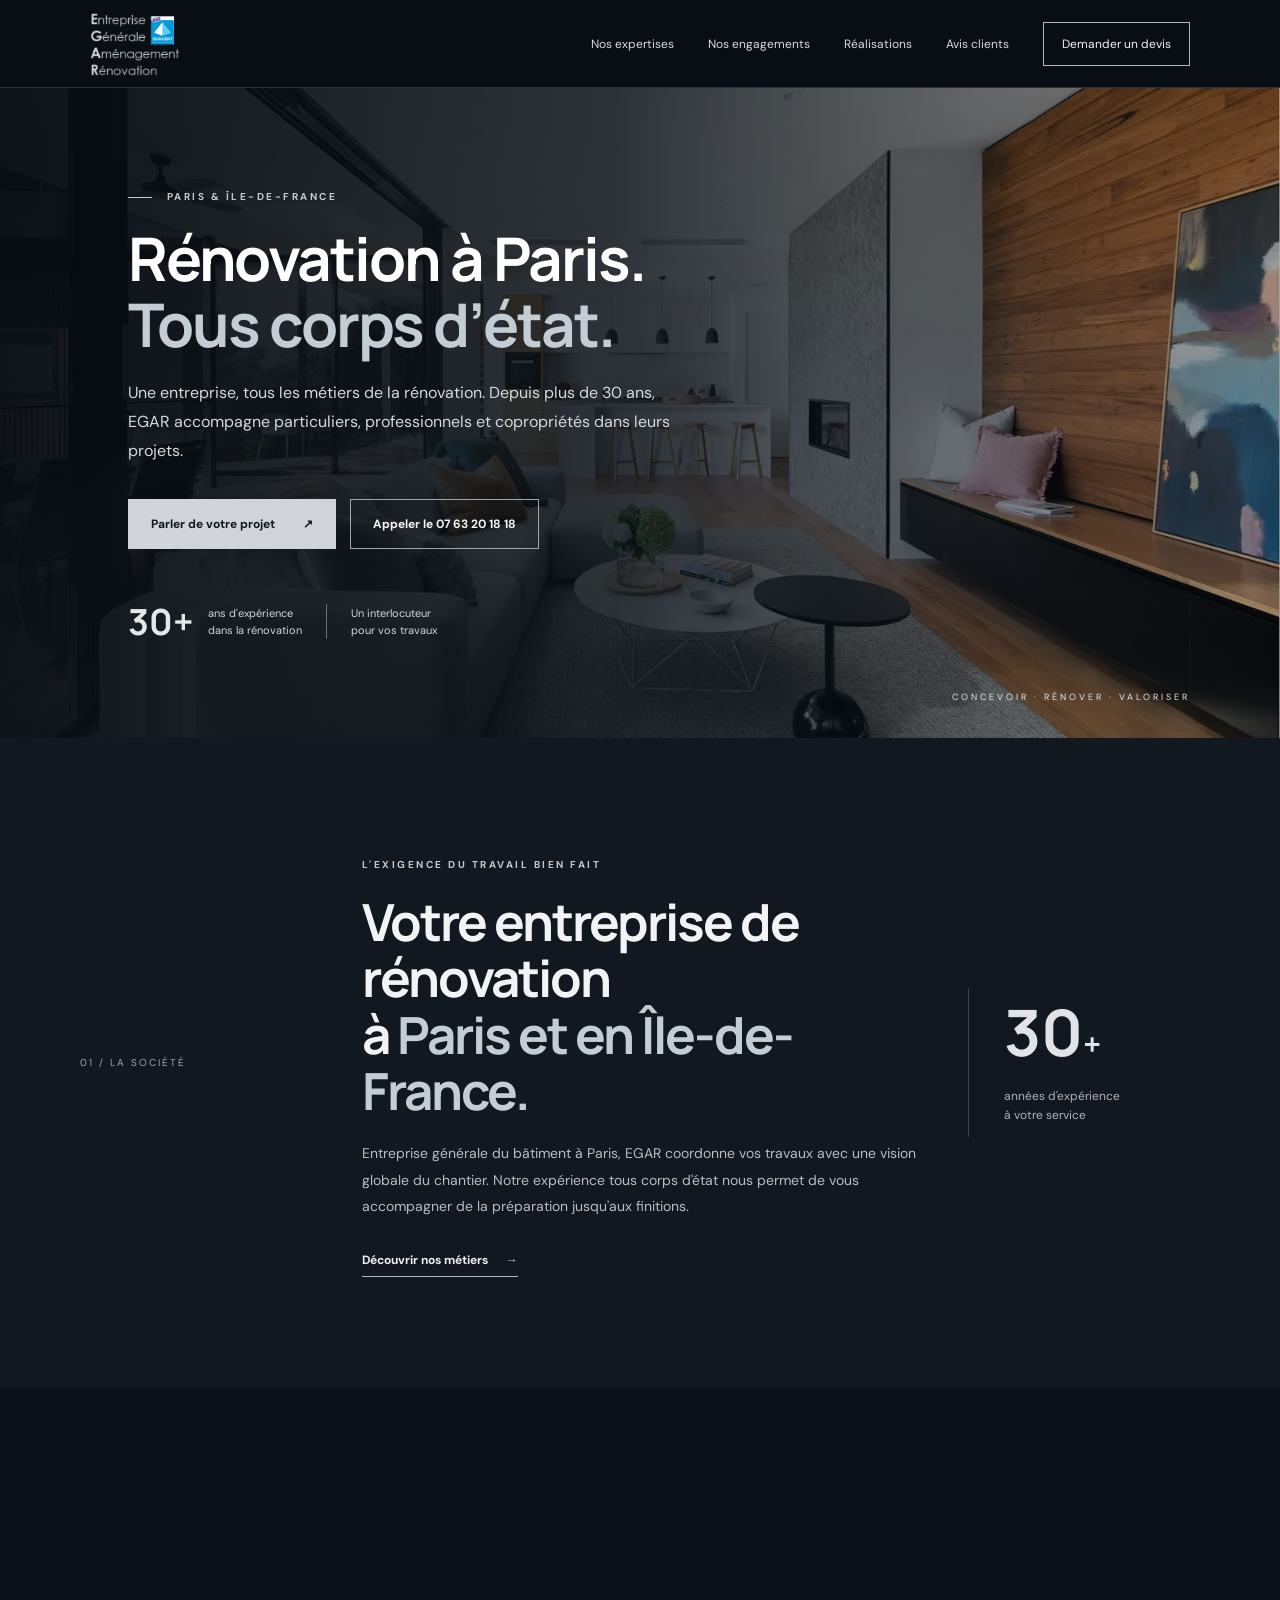
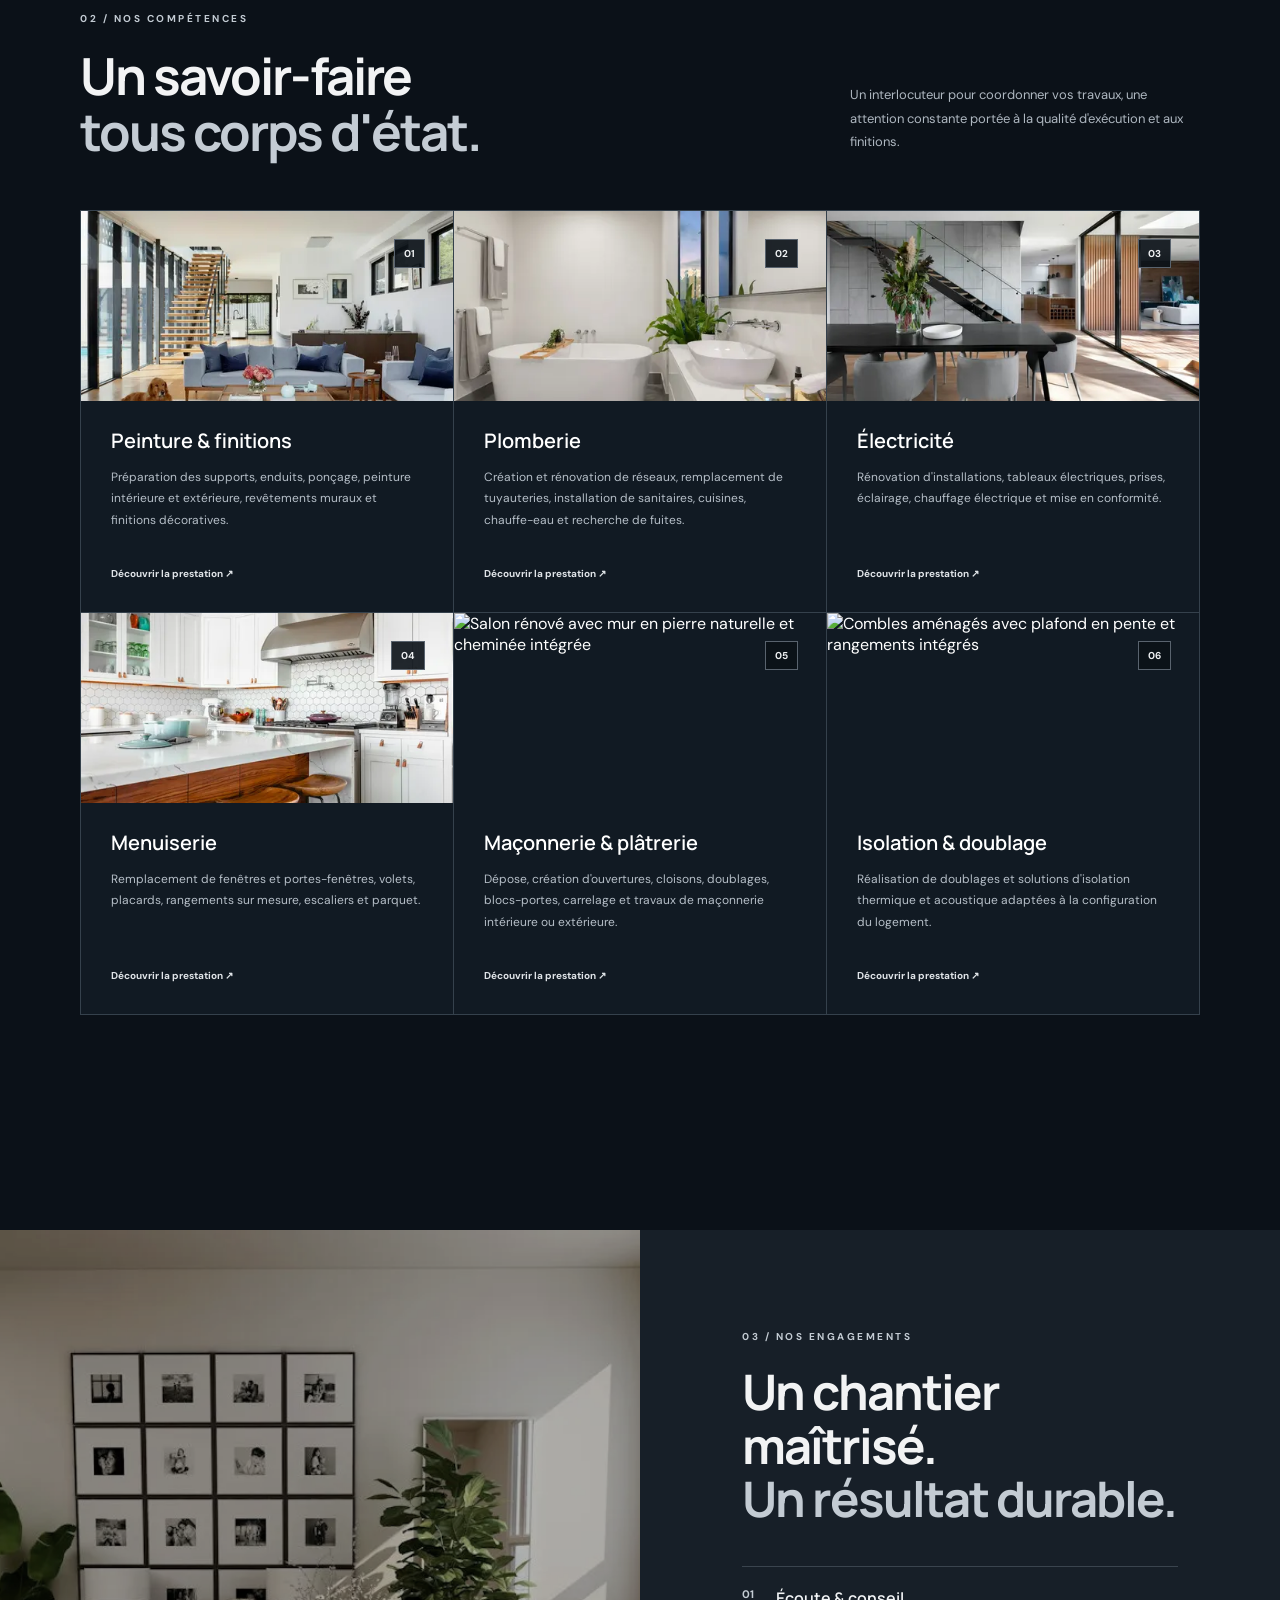
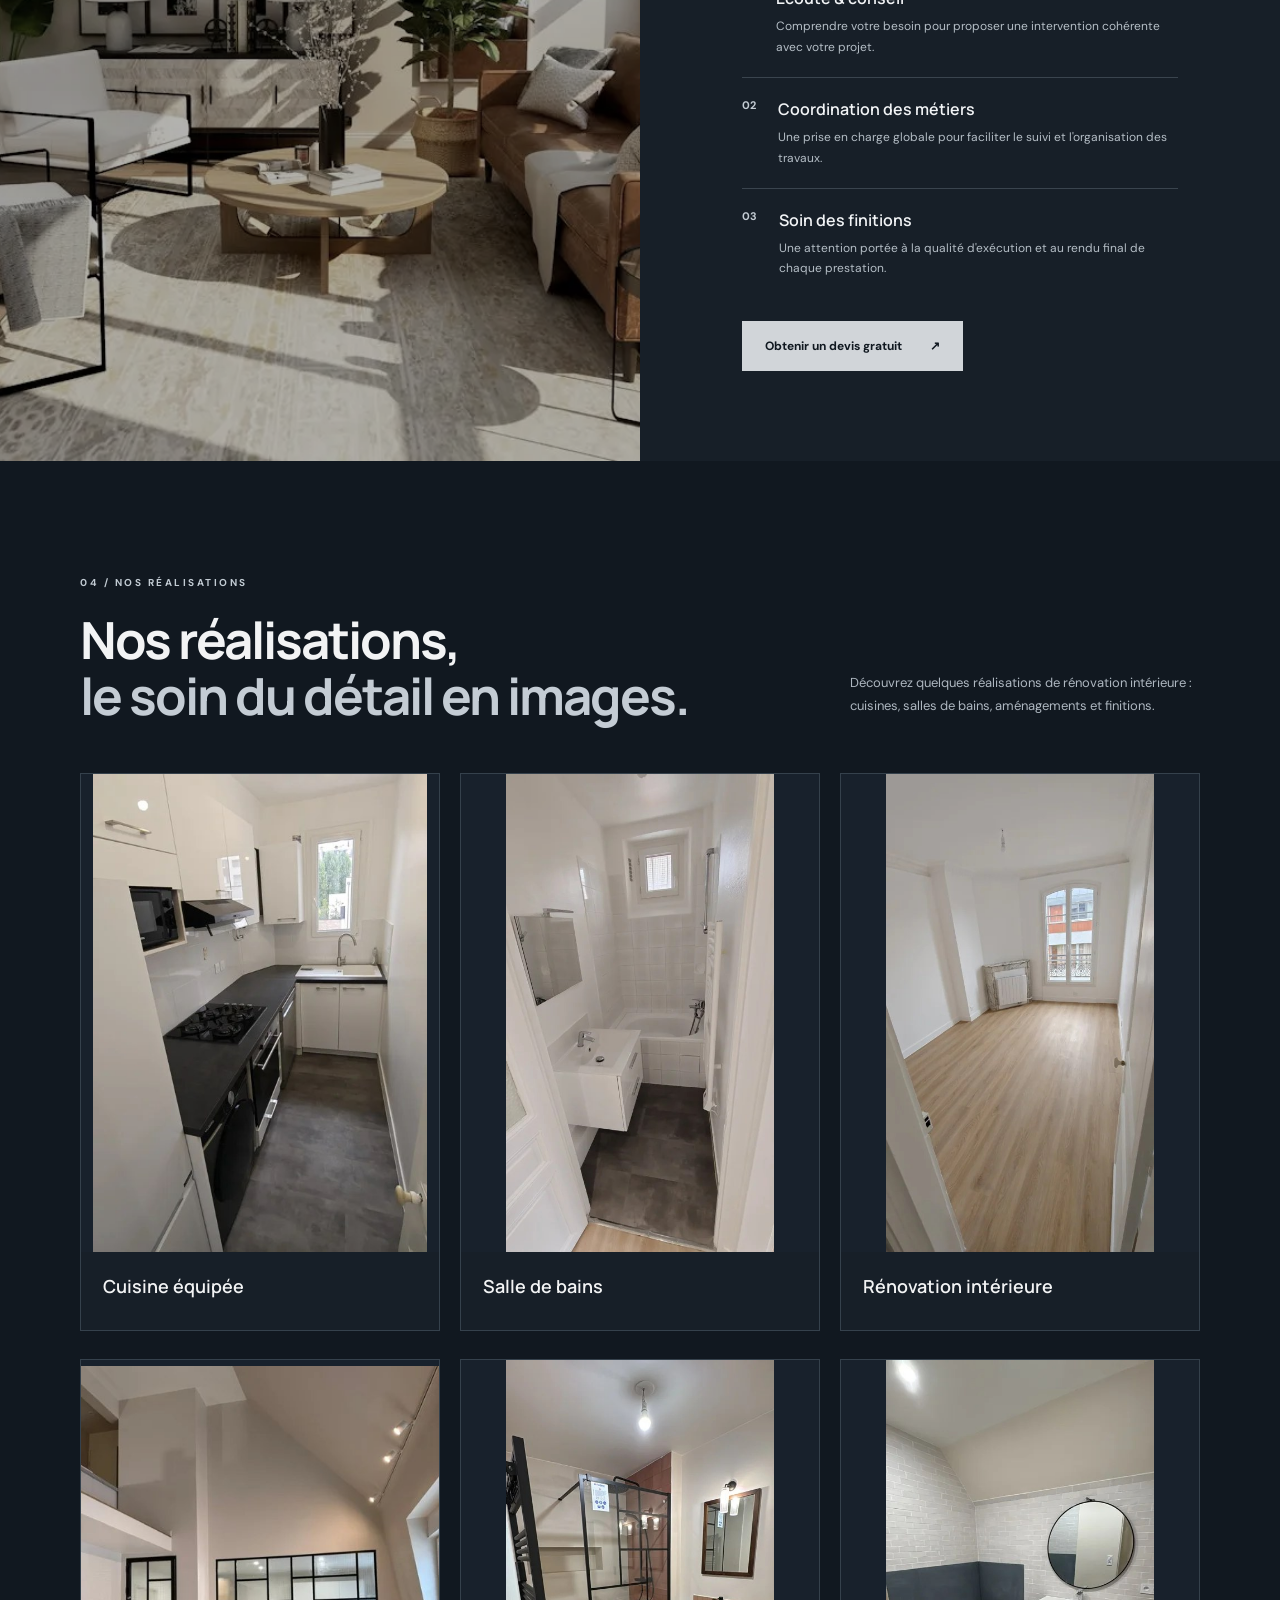
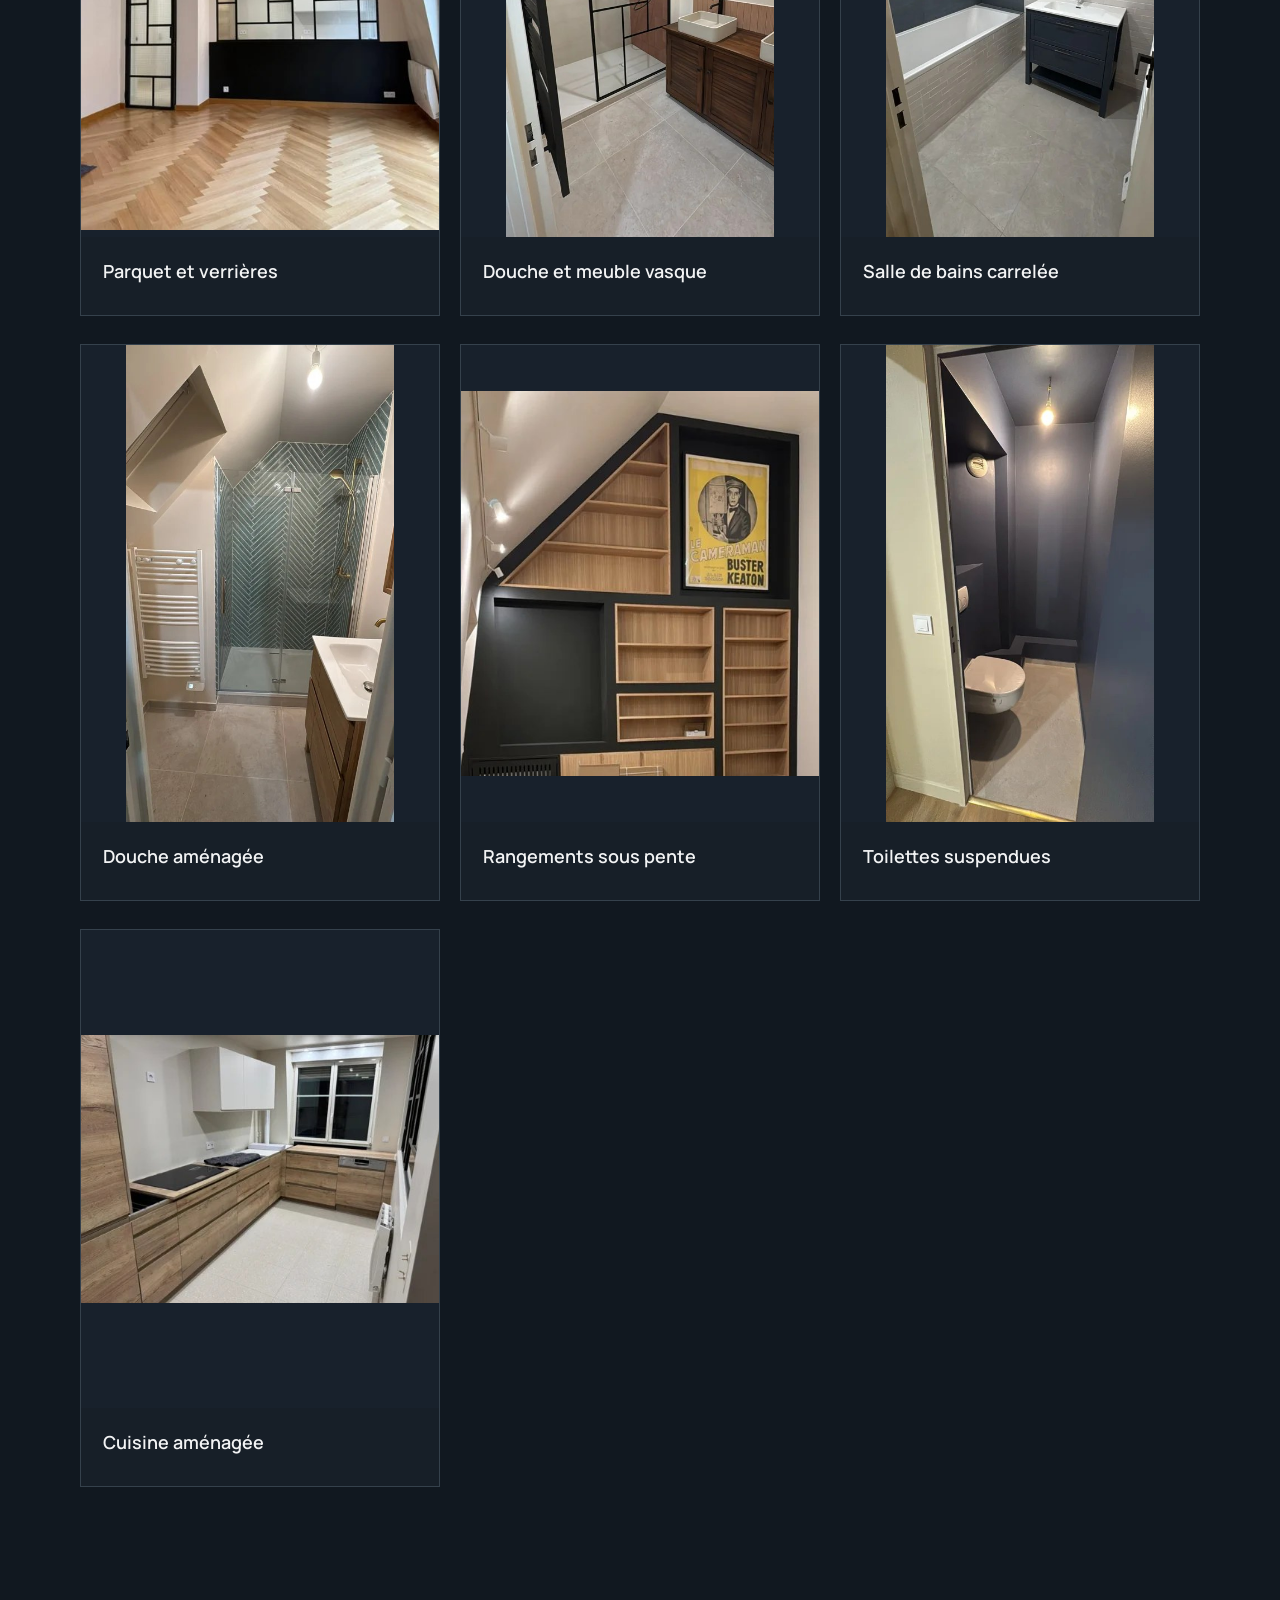
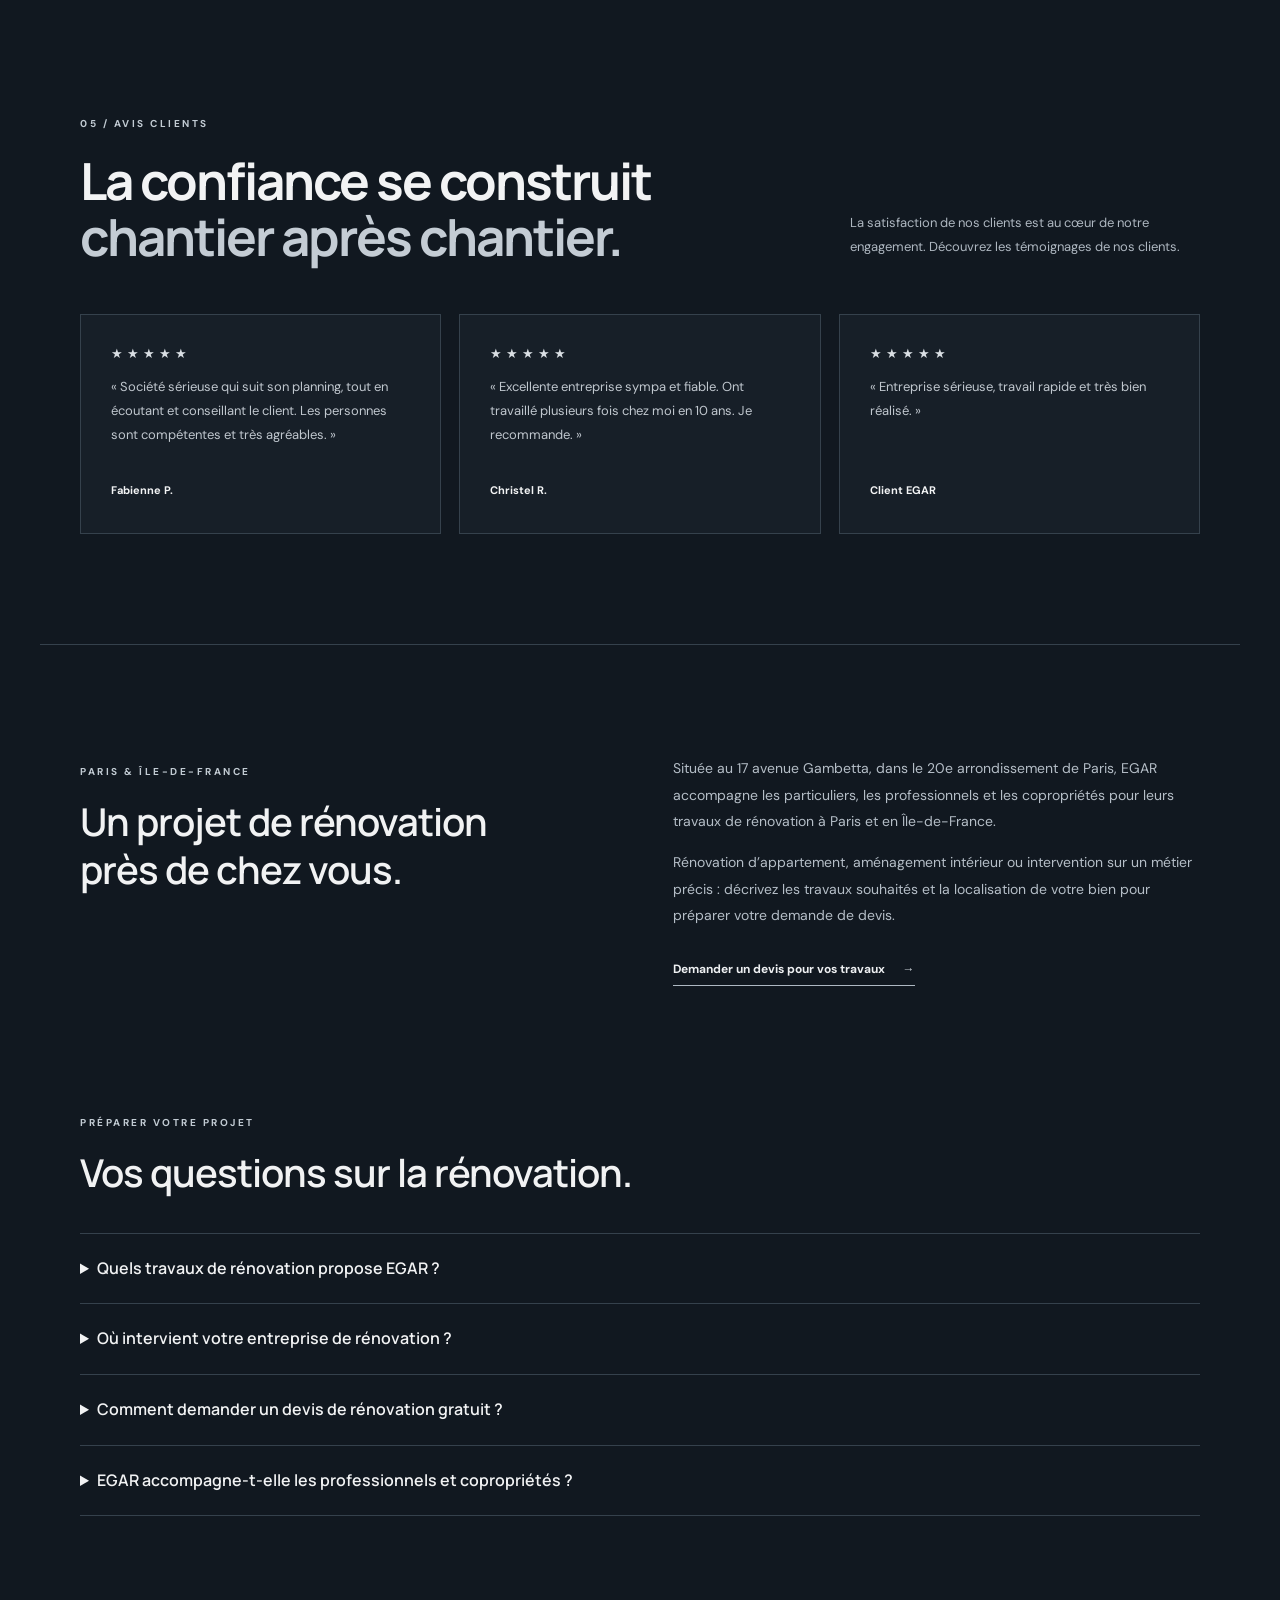
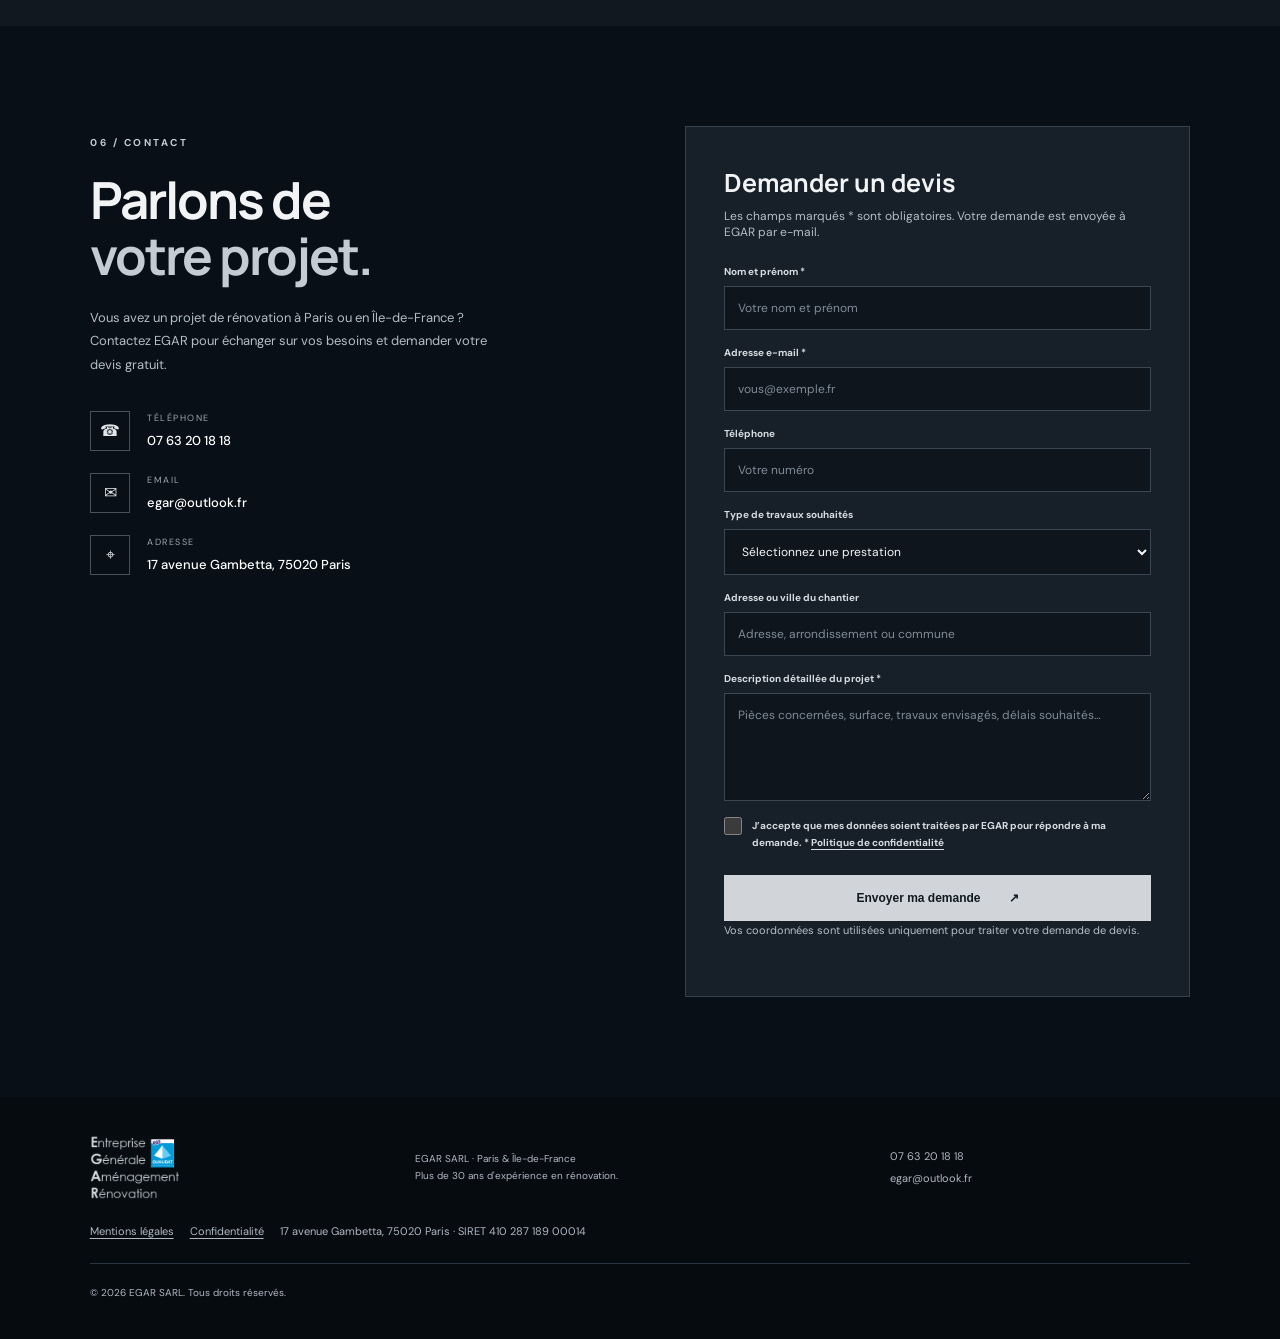
==== commit de575d12: "Restore original electrical service photo" ====
--- a/index.html
+++ b/index.html
@@ -158,7 +158,7 @@
     <div class="service-grid">
       <article class="service-card"><div class="service-number">01</div><img class="service-photo" src="./assets/prestation-peinture.webp" srcset="./assets/prestation-peinture-480.webp 480w, /assets/prestation-peinture.webp 960w" sizes="(max-width: 520px) 86vw, (max-width: 850px) 42vw, 350px" alt="Séjour terminé avec murs et plafond peints en blanc" width="960" height="600" loading="lazy" decoding="async"><h3>Peinture & finitions</h3><p>Préparation des supports, enduits, ponçage, peinture intérieure et extérieure, revêtements muraux et finitions décoratives.</p><a href="./peinture-finitions-paris.html">Découvrir la prestation ↗</a></article>
       <article class="service-card"><div class="service-number">02</div><img class="service-photo" src="./assets/prestation-plomberie.webp" srcset="./assets/prestation-plomberie-480.webp 480w, /assets/prestation-plomberie.webp 960w" sizes="(max-width: 520px) 86vw, (max-width: 850px) 42vw, 350px" alt="Salle de bains aménagée avec baignoire, vasque et robinetterie murale" width="960" height="600" loading="lazy" decoding="async"><h3>Plomberie</h3><p>Création et rénovation de réseaux, remplacement de tuyauteries, installation de sanitaires, cuisines, chauffe-eau et recherche de fuites.</p><a href="./plomberie-paris.html">Découvrir la prestation ↗</a></article>
-      <article class="service-card"><div class="service-number">03</div><img class="service-photo service-photo-electricite" src="https://images.pexels.com/photos/8381832/pexels-photo-8381832.jpeg?auto=compress&cs=tinysrgb&w=1200" srcset="https://images.pexels.com/photos/8381832/pexels-photo-8381832.jpeg?auto=compress&cs=tinysrgb&w=480 480w, https://images.pexels.com/photos/8381832/pexels-photo-8381832.jpeg?auto=compress&cs=tinysrgb&w=960 960w" sizes="(max-width: 520px) 86vw, (max-width: 850px) 42vw, 350px" alt="Installation électrique résidentielle dans un appartement" width="960" height="600" loading="lazy" decoding="async"><h3>Électricité</h3><p>Rénovation d'installations, tableaux électriques, prises, éclairage, chauffage électrique et mise en conformité.</p><a href="./installation-electrique-paris.html">Découvrir la prestation ↗</a></article>
+      <article class="service-card"><div class="service-number">03</div><img class="service-photo" src="./assets/prestation-electricite.webp" srcset="./assets/prestation-electricite-480.webp 480w, /assets/prestation-electricite.webp 960w" sizes="(max-width: 520px) 86vw, (max-width: 850px) 42vw, 350px" alt="Pièce de vie terminée avec éclairage sur rail au plafond" width="960" height="600" loading="lazy" decoding="async"><h3>Électricité</h3><p>Rénovation d'installations, tableaux électriques, prises, éclairage, chauffage électrique et mise en conformité.</p><a href="./installation-electrique-paris.html">Découvrir la prestation ↗</a></article>
       <article class="service-card"><div class="service-number">04</div><img class="service-photo" src="./assets/prestation-menuiserie.webp" srcset="./assets/prestation-menuiserie-480.webp 480w, /assets/prestation-menuiserie.webp 960w" sizes="(max-width: 520px) 86vw, (max-width: 850px) 42vw, 350px" alt="Cuisine aménagée avec meubles en bois et placards blancs" width="960" height="600" loading="lazy" decoding="async"><h3>Menuiserie</h3><p>Remplacement de fenêtres et portes-fenêtres, volets, placards, rangements sur mesure, escaliers et parquet.</p><a href="./menuiserie-paris.html">Découvrir la prestation ↗</a></article>
       <article class="service-card"><div class="service-number">05</div><img class="service-photo" src="https://images.pexels.com/photos/15062101/pexels-photo-15062101.jpeg?cs=srgb&dl=pexels-curtis-adams-1694007-15062101.jpg&fm=jpg" srcset="https://images.pexels.com/photos/15062101/pexels-photo-15062101.jpeg?cs=srgb&dl=pexels-curtis-adams-1694007-15062101.jpg&fm=jpg 1x" sizes="(max-width: 520px) 86vw, (max-width: 850px) 42vw, 350px" alt="Salon rénové avec mur en pierre naturelle et cheminée intégrée" width="960" height="600" loading="lazy" decoding="async"><h3>Maçonnerie & plâtrerie</h3><p>Dépose, création d'ouvertures, cloisons, doublages, blocs-portes, carrelage et travaux de maçonnerie intérieure ou extérieure.</p><a href="./maconnerie-platrerie-paris.html">Découvrir la prestation ↗</a></article>
       <article class="service-card"><div class="service-number">06</div><img class="service-photo" src="https://images.pexels.com/photos/20771870/pexels-photo-20771870.jpeg?cs=srgb&dl=pexels-albeg-20771870.jpg&fm=jpg" srcset="https://images.pexels.com/photos/20771870/pexels-photo-20771870.jpeg?cs=srgb&dl=pexels-albeg-20771870.jpg&fm=jpg 1x" sizes="(max-width: 520px) 86vw, (max-width: 850px) 42vw, 350px" alt="Combles aménagés avec plafond en pente et rangements intégrés" width="960" height="600" loading="lazy" decoding="async"><h3>Isolation & doublage</h3><p>Réalisation de doublages et solutions d'isolation thermique et acoustique adaptées à la configuration du logement.</p><a href="./isolation-murs-interieur-paris.html">Découvrir la prestation ↗</a></article>
--- a/style.css
+++ b/style.css
@@ -103,4 +103,3 @@
 .honeypot{display:none!important}.contact-form select{display:block;width:100%;margin-top:8px;padding:13px;border:1px solid #3a4652;background:#0e151d;color:#f4f5f6;font:12px "DM Sans",sans-serif}.contact-form select:focus{border-color:#c5cdd5}.contact-form .consent{display:flex;align-items:flex-start;gap:10px;line-height:1.7}.contact-form .consent input{width:18px;height:18px;flex-shrink:0;margin:0;accent-color:#c5cdd5}.consent a,.detail-page p a,.detail-page figcaption a,.footer-legal a{text-decoration:underline;text-underline-offset:3px}.contact-form small{display:block;font-size:11px;line-height:1.7;color:#b5bec7}.contact-form .form-status{font-size:13px;line-height:1.7;margin:18px 0 0}.form-status[data-state="success"]{color:#c4e3d3}.form-status[data-state="error"]{color:#ffbcb4}.submit-btn:disabled{opacity:.65;cursor:wait}.service-links{display:flex;flex-wrap:wrap;gap:14px 25px;margin:30px 0;font-size:13px;line-height:1.8}.service-links a{border-bottom:1px solid #596674}.footer .footer-legal{grid-column:1/-1;display:flex;flex-direction:row;flex-wrap:wrap;gap:16px;font-size:11px}.detail-page{padding-top:55px;padding-bottom:80px}.breadcrumbs{font-size:12px;color:#b5bec7;margin-bottom:35px;line-height:1.8}.detail-page h1{font:700 clamp(32px,4.7vw,56px)/1.18 Manrope,sans-serif;letter-spacing:-1.5px;max-width:1000px;margin:22px 0 45px}.detail-page h2{font:600 clamp(23px,3vw,32px)/1.3 Manrope,sans-serif;margin-top:38px}.detail-page p,.detail-page li{font-size:15px;line-height:1.9;color:#bdc6ce}.detail-page li{margin-bottom:12px}.detail-grid{display:grid;grid-template-columns:minmax(0,1.5fr) minmax(0,1fr);gap:65px;align-items:start}.detail-grid figure{margin:38px 0 0}.detail-grid img{width:100%;height:auto;max-height:600px;object-fit:contain;background:#171f28}.detail-grid figcaption{font-size:12px;line-height:1.8;color:#aeb7c0;margin-top:12px}.detail-cta{margin:45px 0;padding:30px;background:#171f28;border:1px solid #35414c}.detail-cta h2{margin-top:0}@media(max-width:850px){.detail-grid{grid-template-columns:1fr;gap:10px}.detail-grid figure{max-width:500px;margin:15px auto}.detail-cta{padding:22px}.detail-page{padding-top:35px}}@media(max-width:520px){.contact-form input[type=file]{max-width:100%;font-size:11px}.detail-page h1{overflow-wrap:break-word}.detail-page ul{padding-left:22px}}
 
 /* Conserver le tableau électrique entier dans la vignette, sans couper les bords */
-.service-photo-electricite{object-fit:cover;object-position:center;background:#f4f4f1;padding:0}
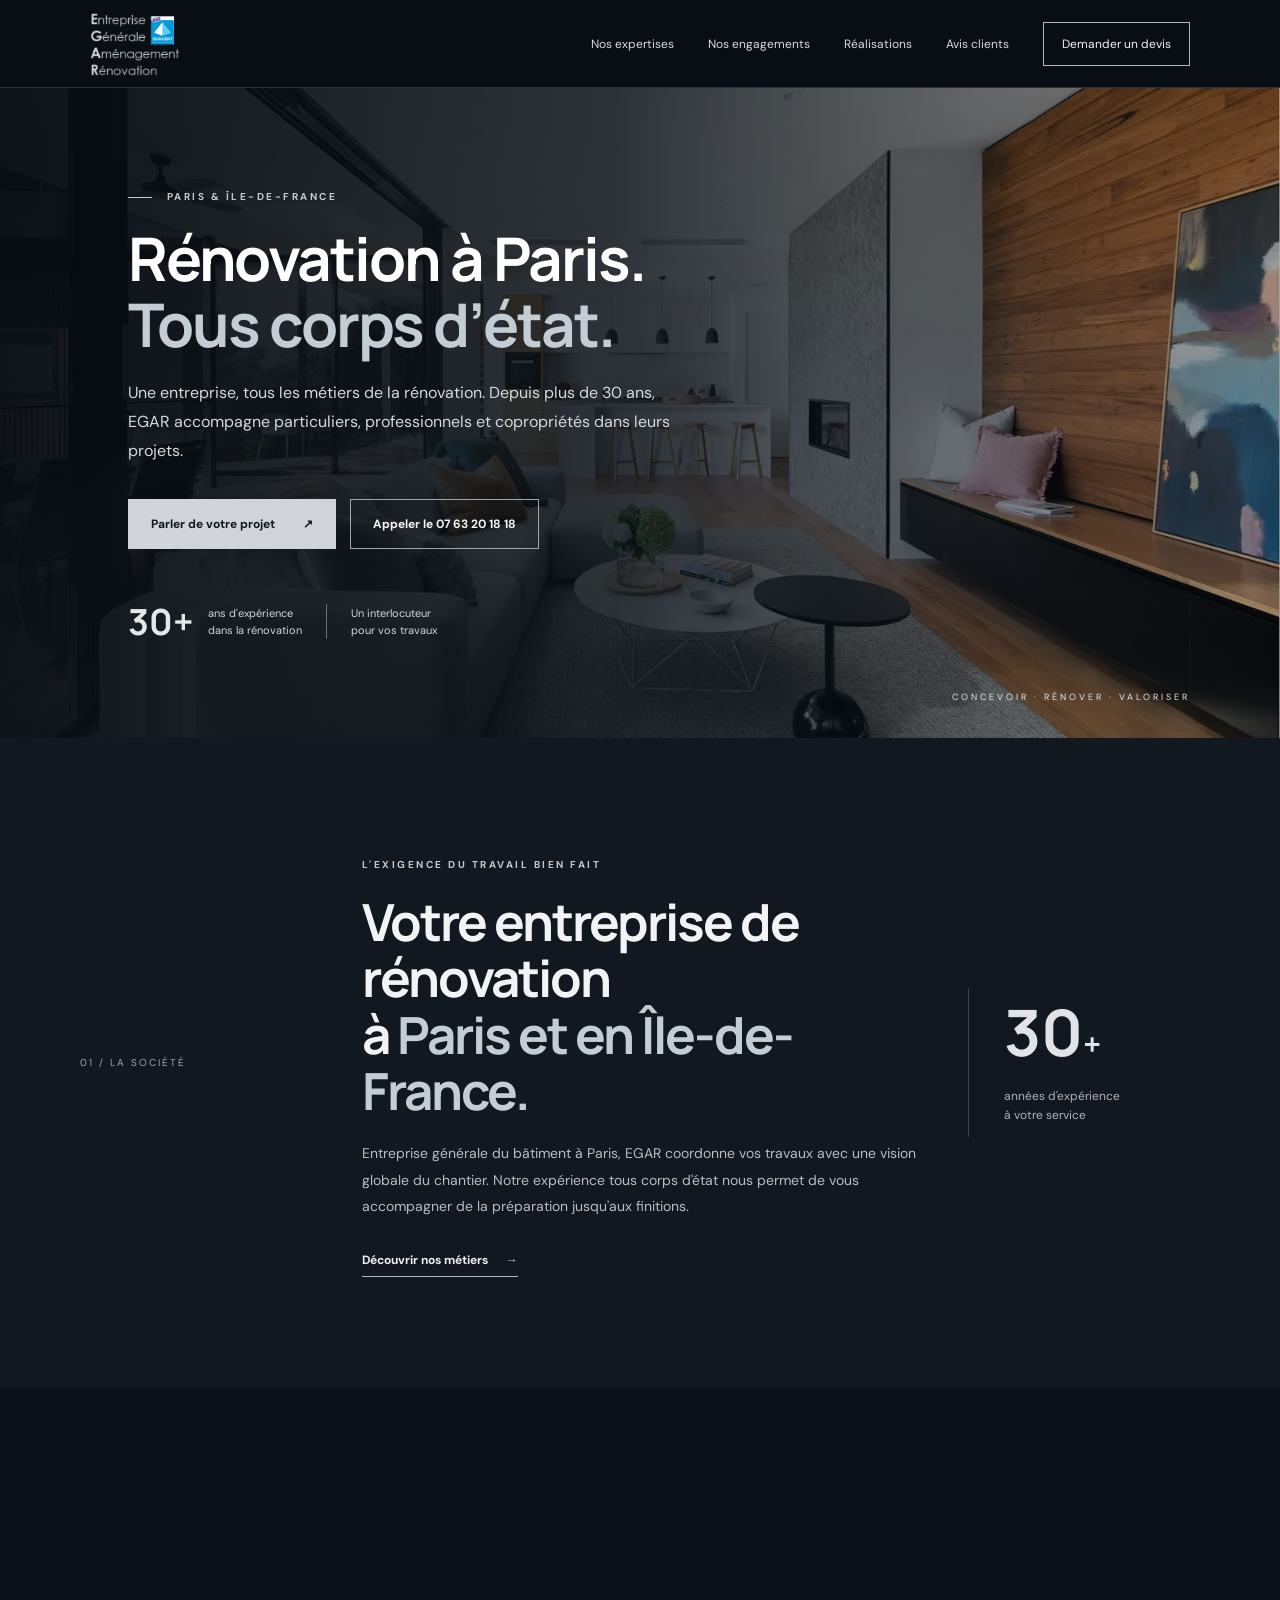
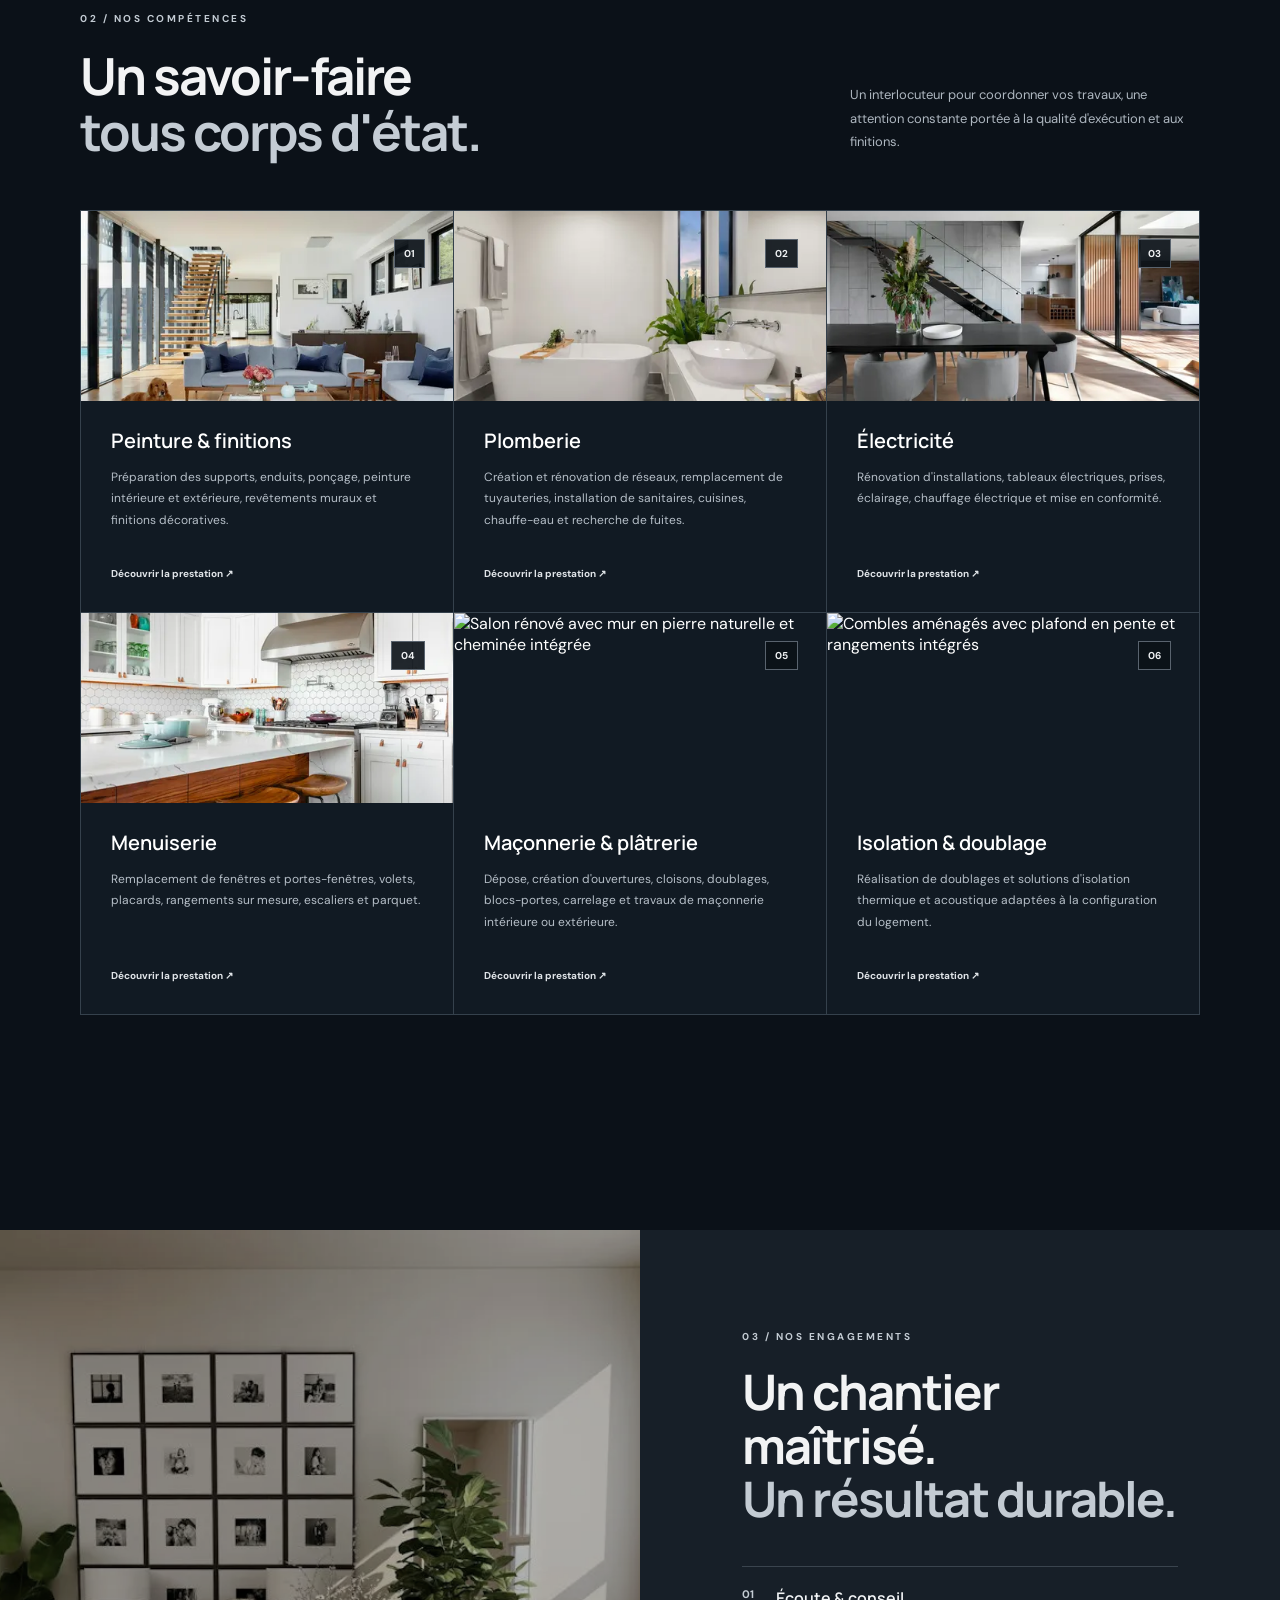
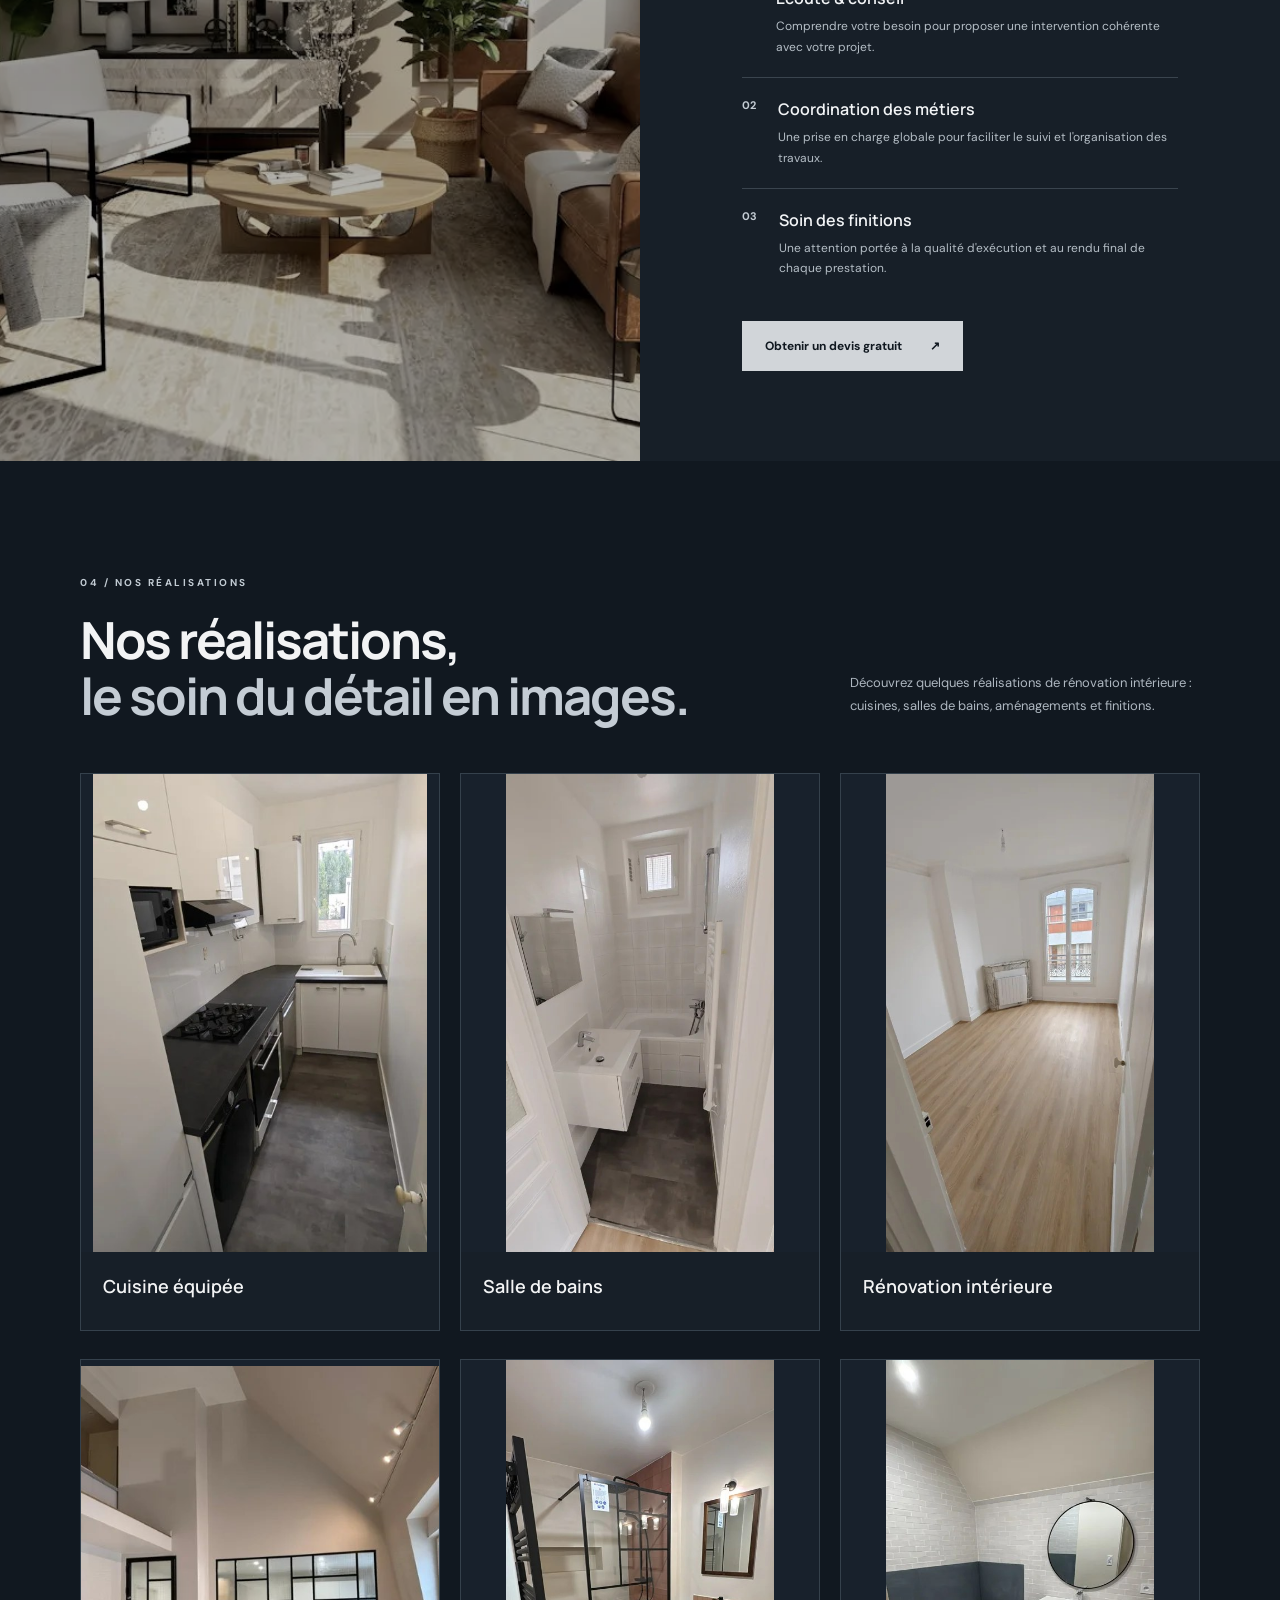
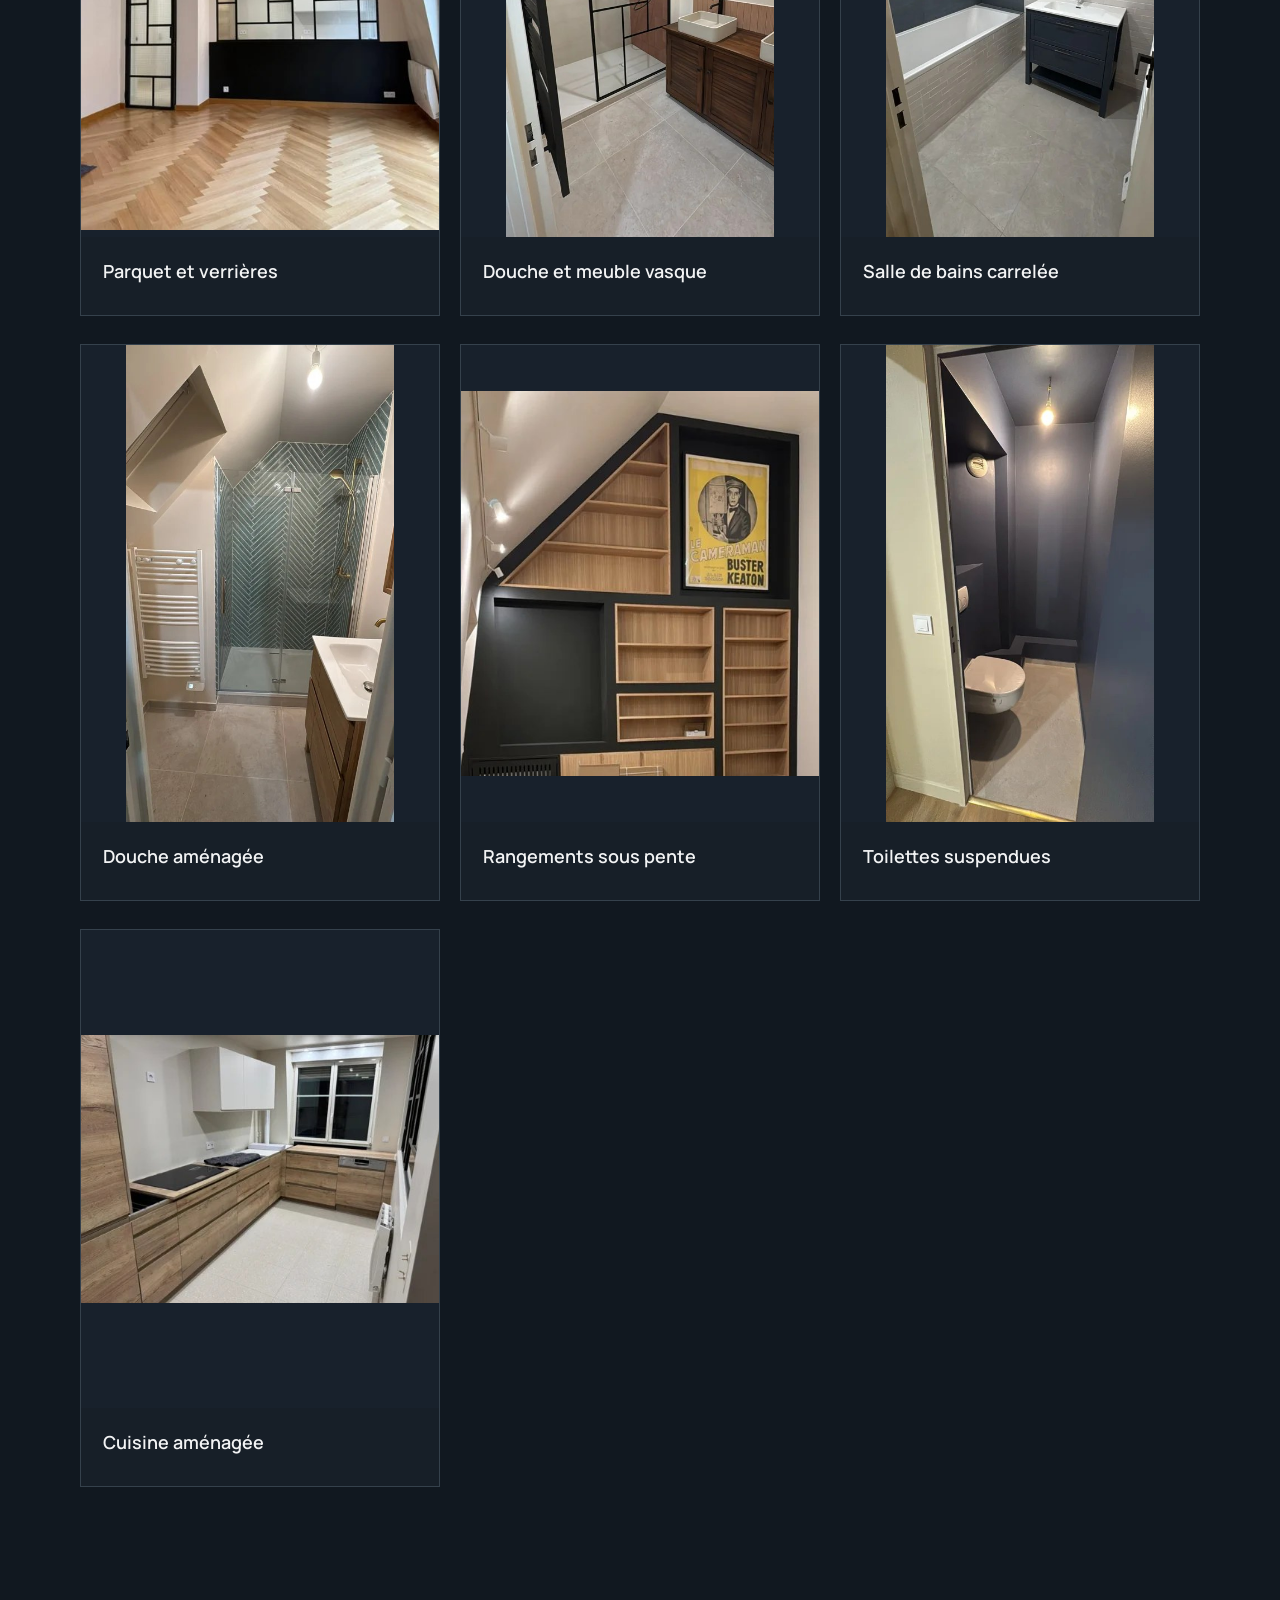
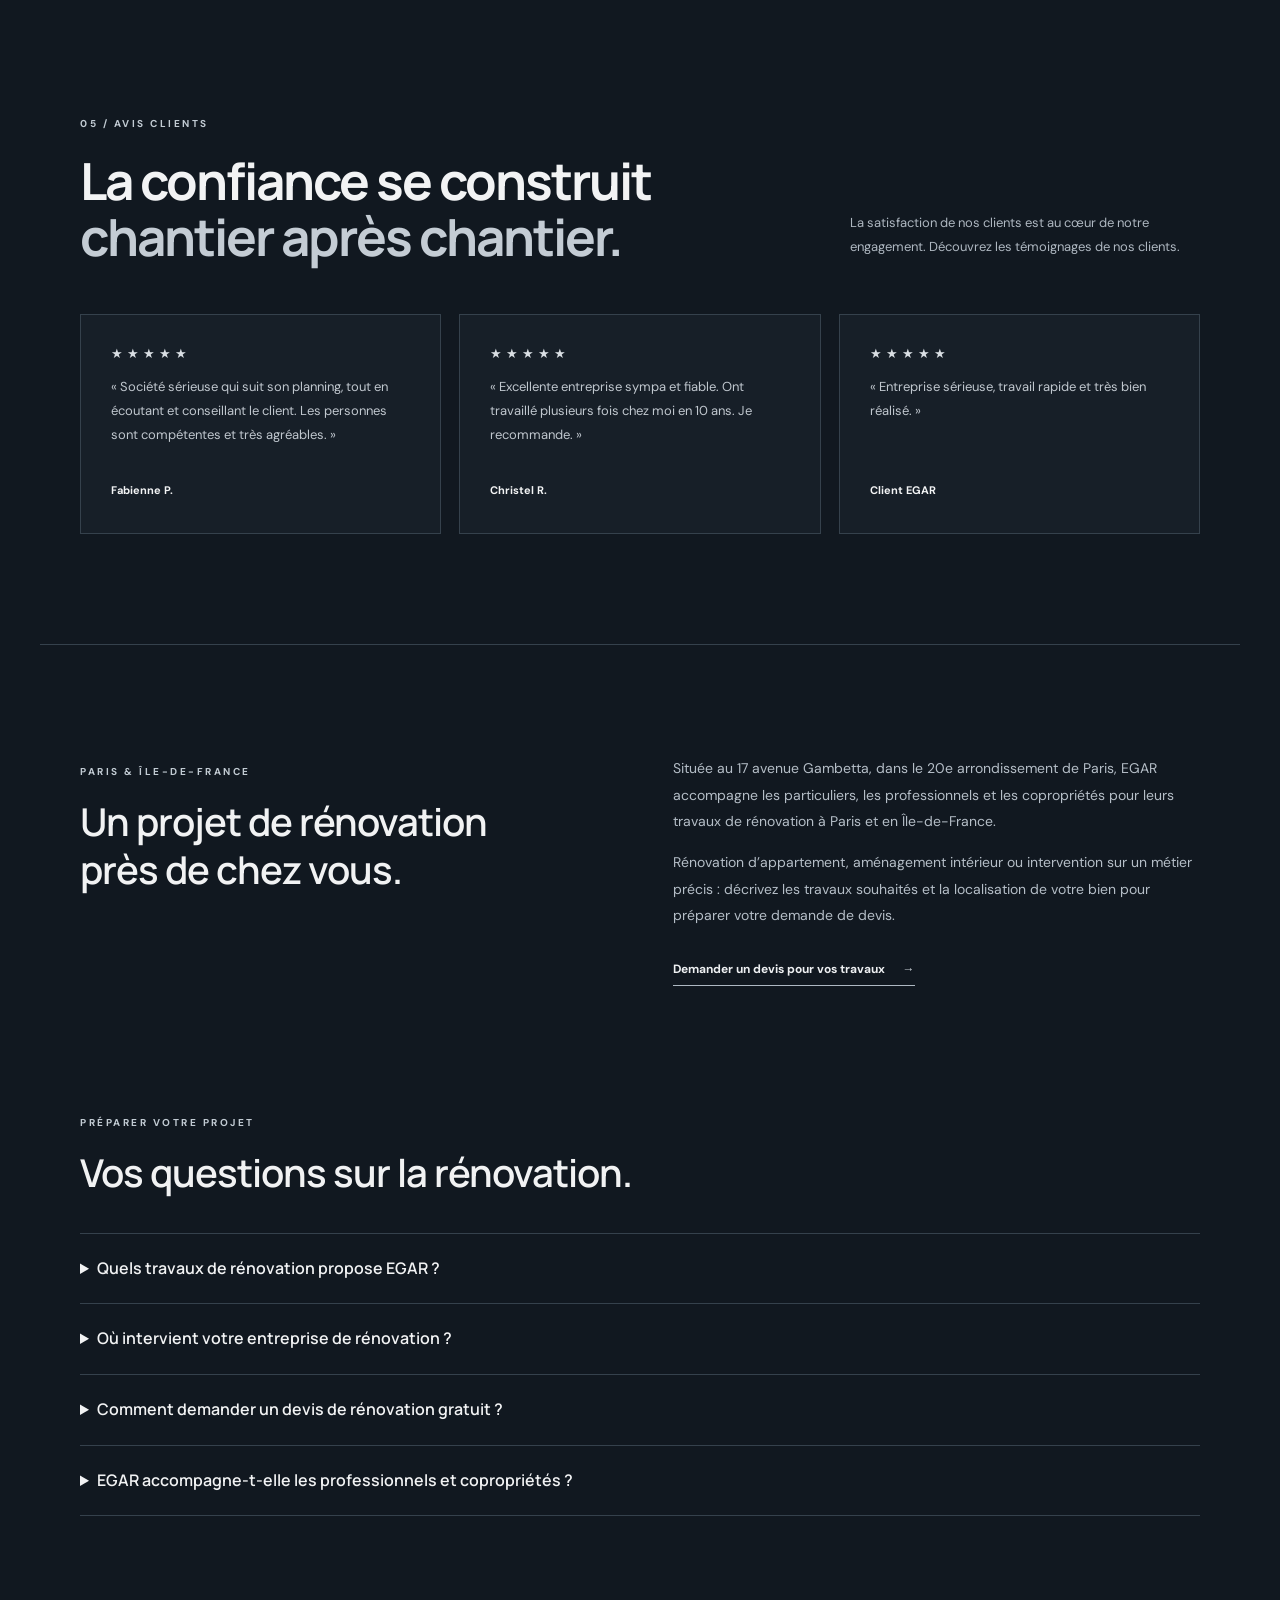
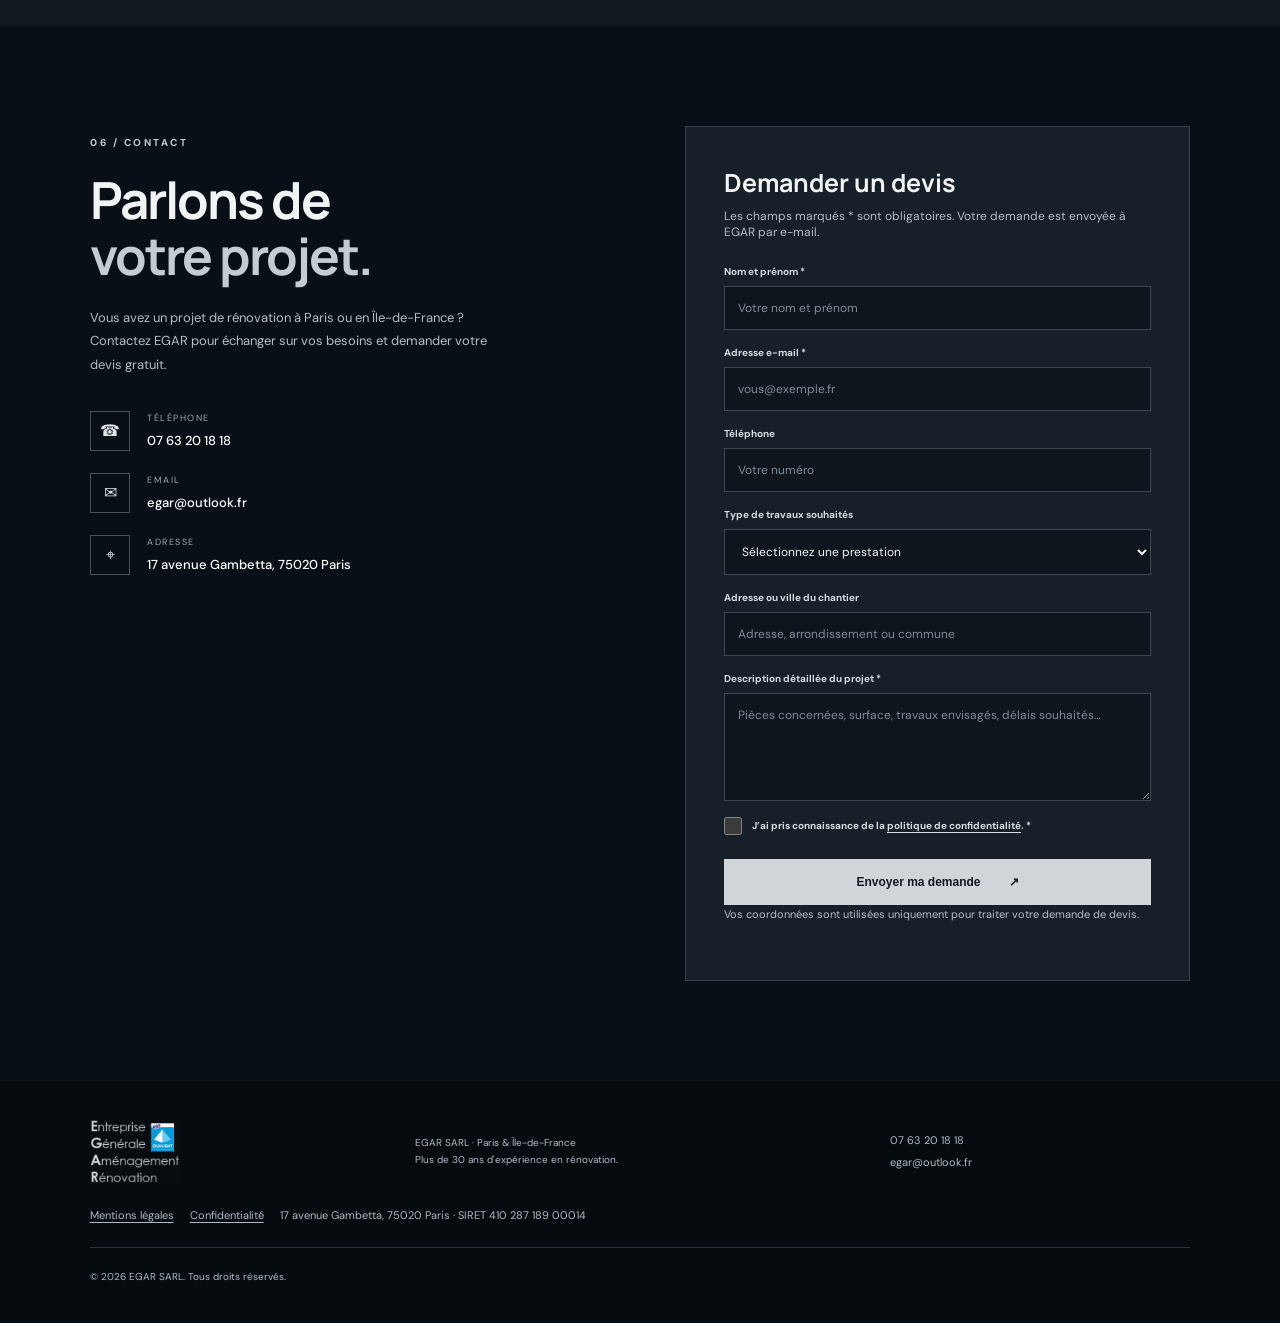
==== commit 85f679f7: "Clarifier la case de lecture de la politique de confidentialité" ====
--- a/index.html
+++ b/index.html
@@ -245,7 +245,7 @@
       <label>Type de travaux souhaités<select name="work-type"><option value="">Sélectionnez une prestation</option><option>Rénovation complète d’appartement</option><option>Peinture et finitions</option><option>Plomberie</option><option>Installation électrique</option><option>Maçonnerie et plâtrerie</option><option>Isolation des murs par l’intérieur</option><option>Menuiserie</option><option>Autre projet / plusieurs métiers</option></select></label>
       <label>Adresse ou ville du chantier<input name="location" maxlength="250" autocomplete="street-address" placeholder="Adresse, arrondissement ou commune"></label>
       <label>Description détaillée du projet *<textarea name="message" required maxlength="10000" rows="5" placeholder="Pièces concernées, surface, travaux envisagés, délais souhaités…"></textarea></label>
-      <label class="consent"><input type="checkbox" name="consent" value="oui" required> <span>J’accepte que mes données soient traitées par EGAR pour répondre à ma demande. * <a href="./confidentialite.html">Politique de confidentialité</a></span></label>
+      <label class="consent"><input type="checkbox" name="privacy_acknowledgement" value="lu" required> <span>J’ai pris connaissance de la <a href="./confidentialite.html">politique de confidentialité</a>. *</span></label>
       <button class="btn btn-gold submit-btn" type="submit">Envoyer ma demande <span>↗</span></button>
       <small class="form-note">Vos coordonnées sont utilisées uniquement pour traiter votre demande de devis.</small>
       <p class="form-status" role="status" aria-live="polite" tabindex="-1"></p>
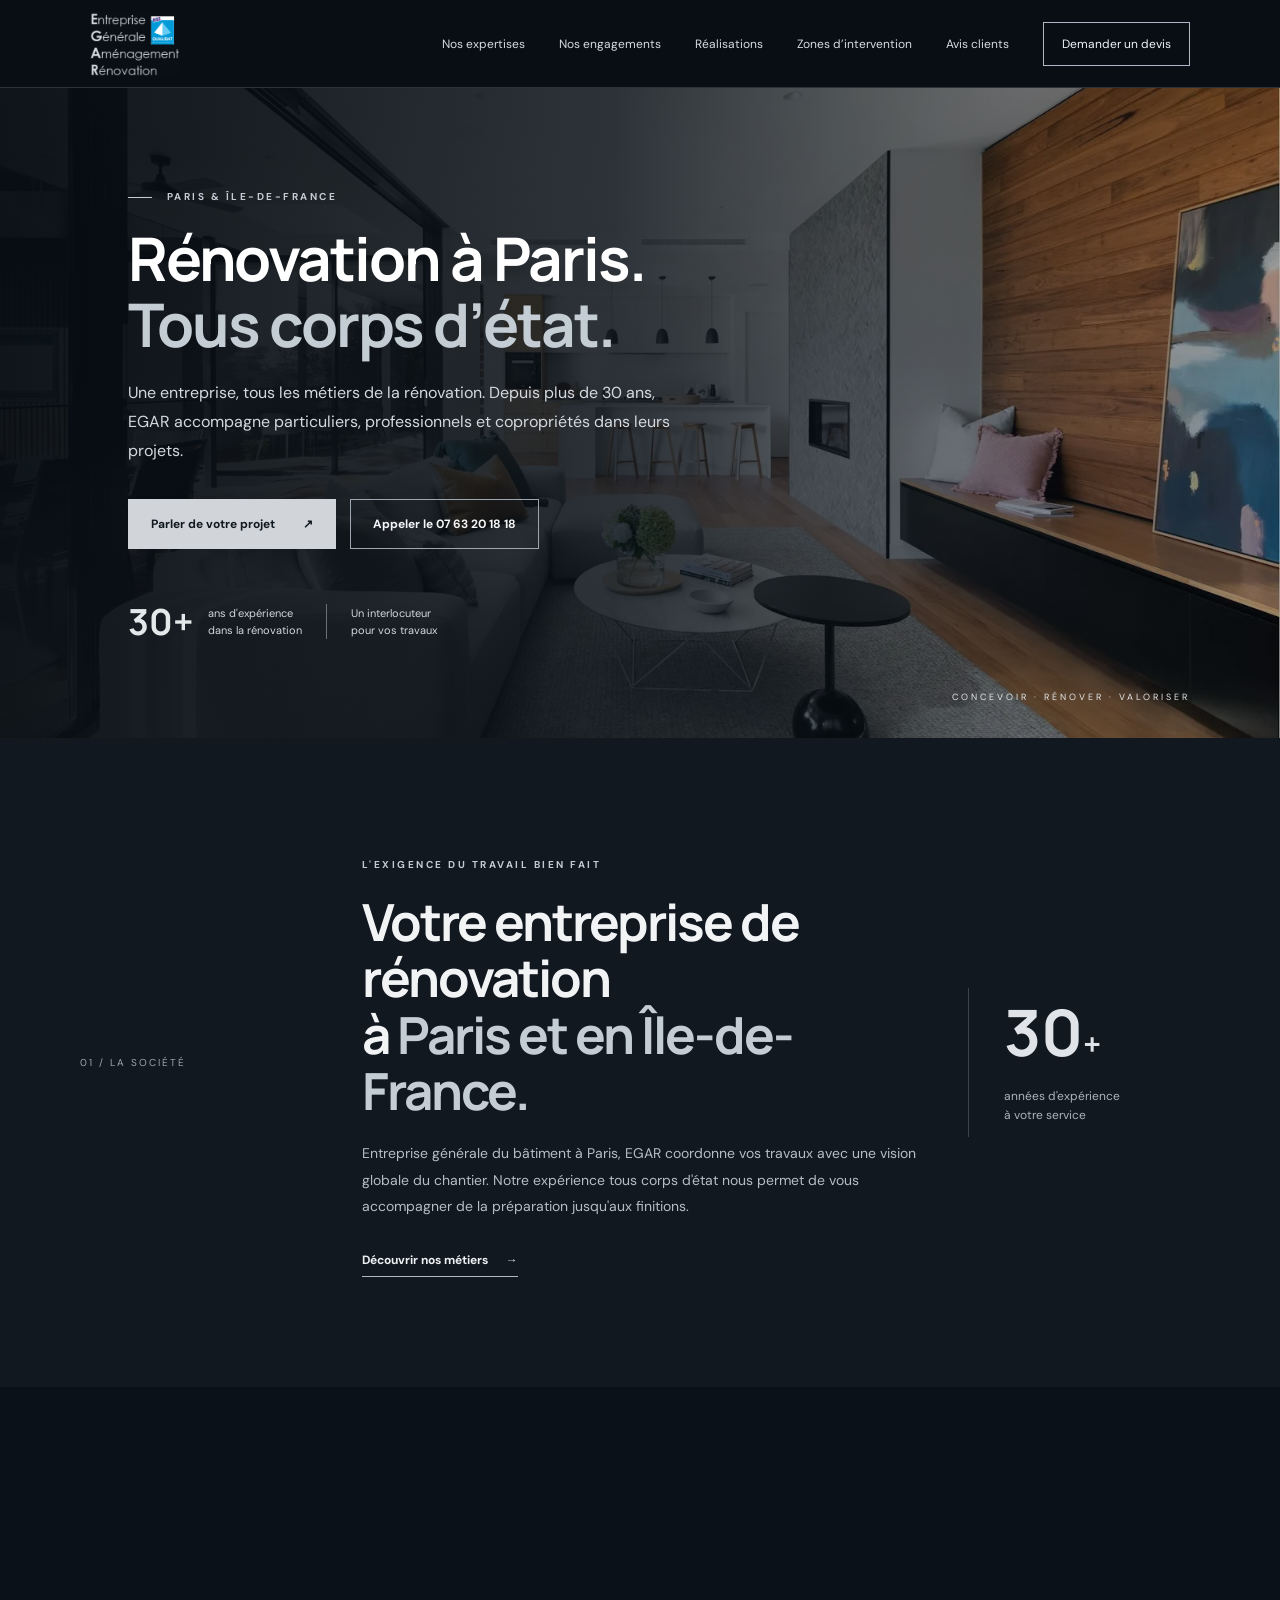
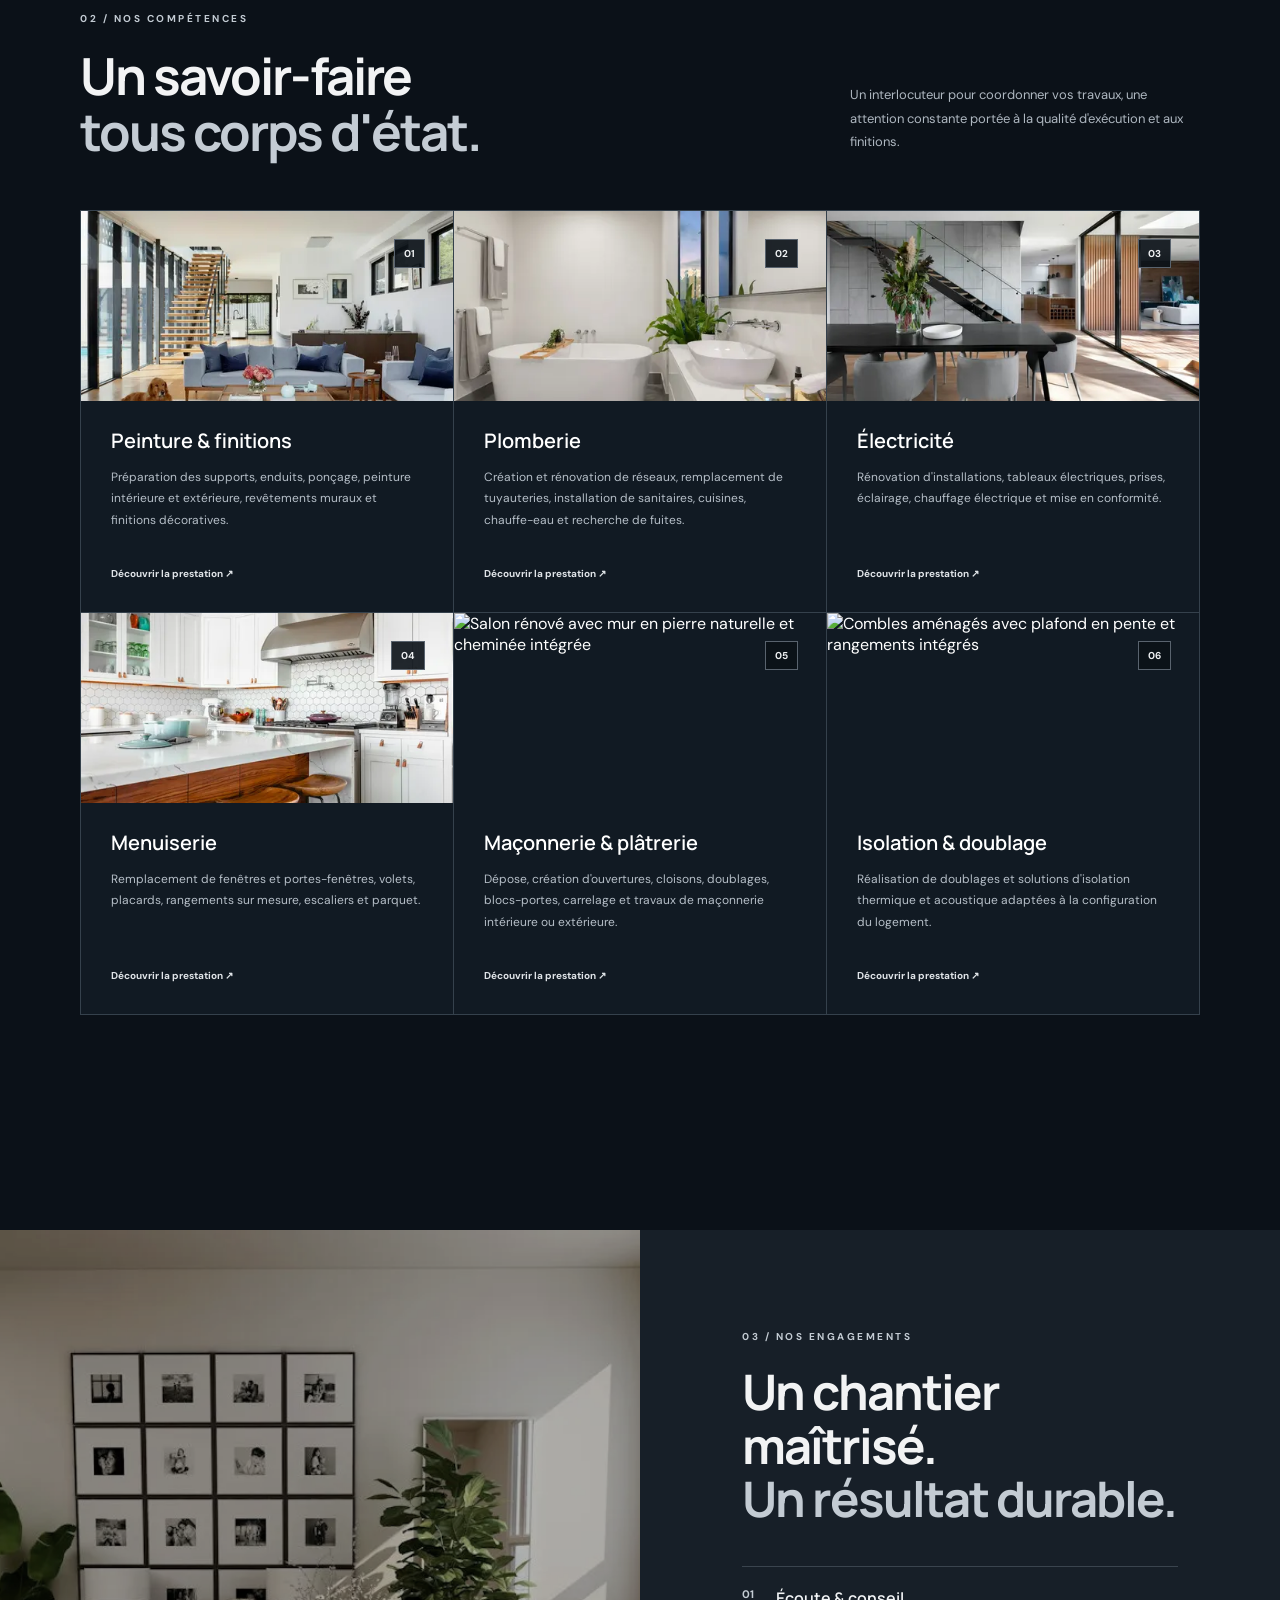
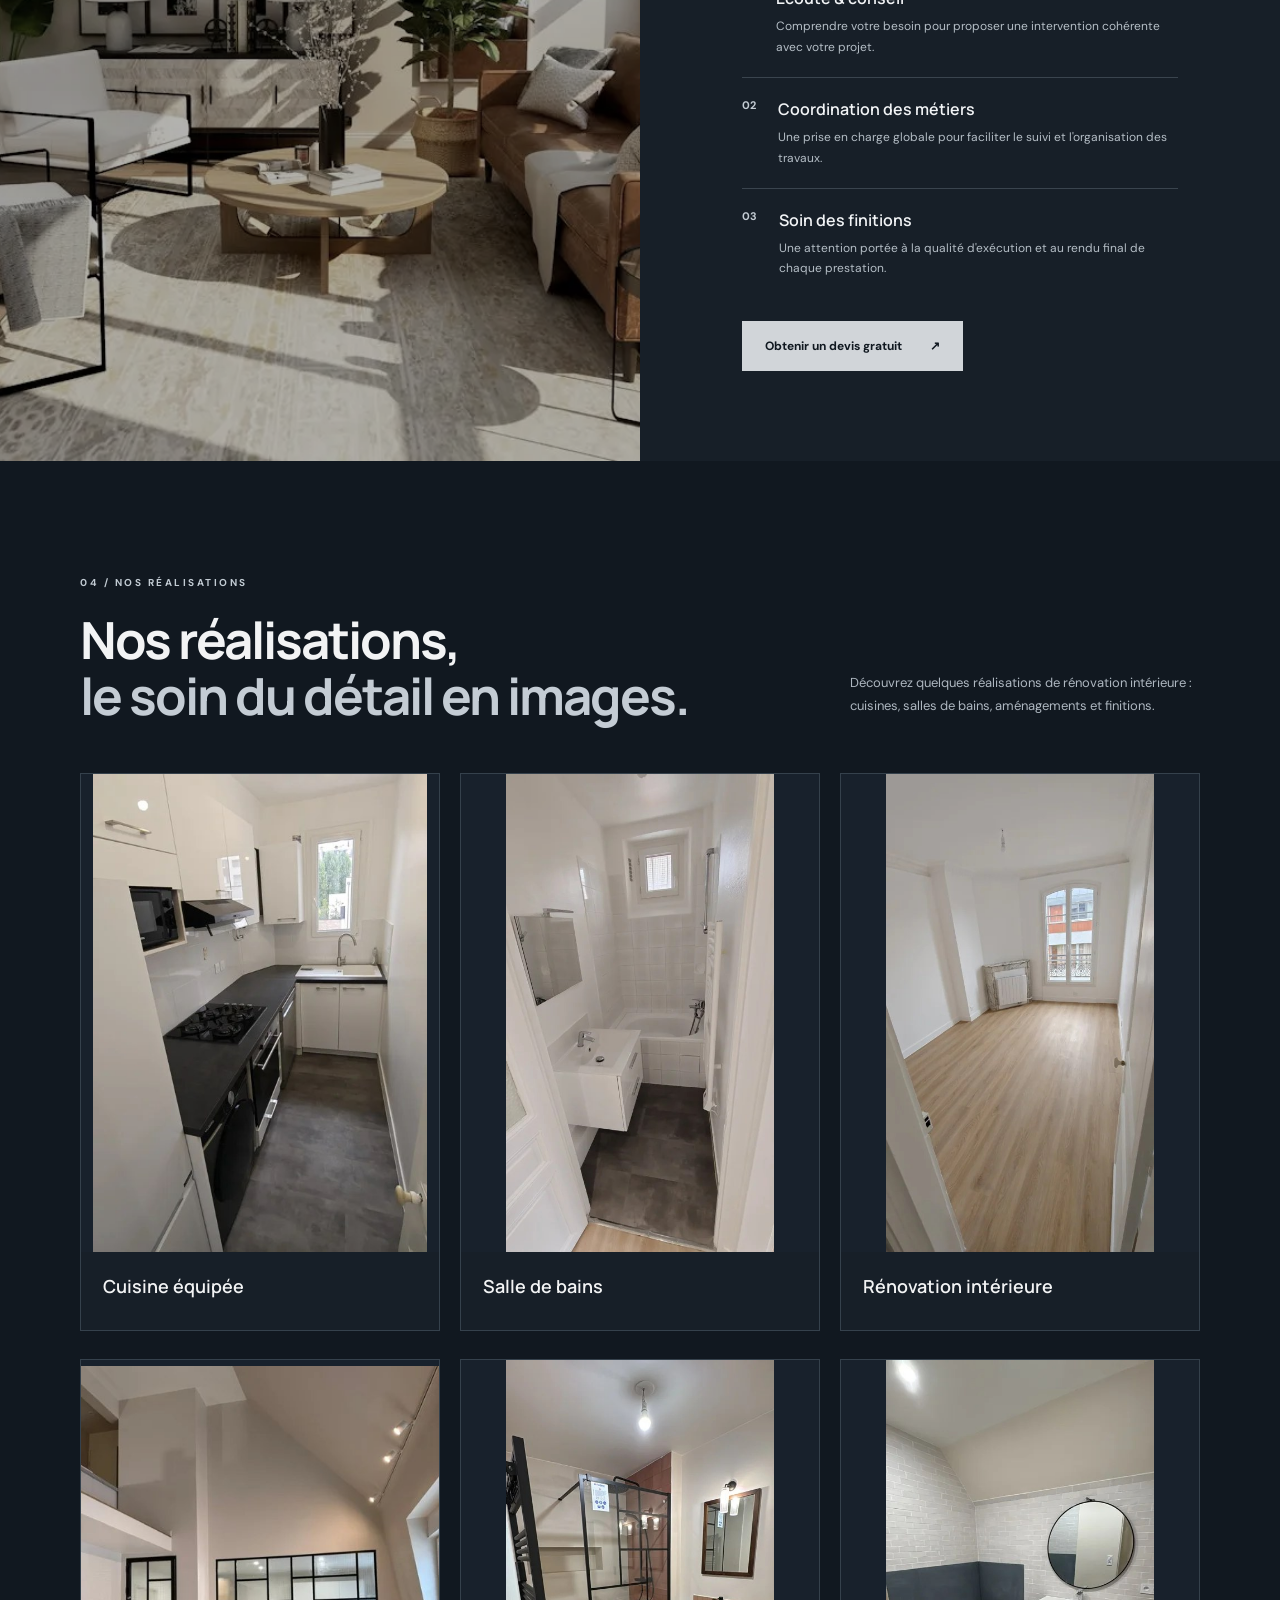
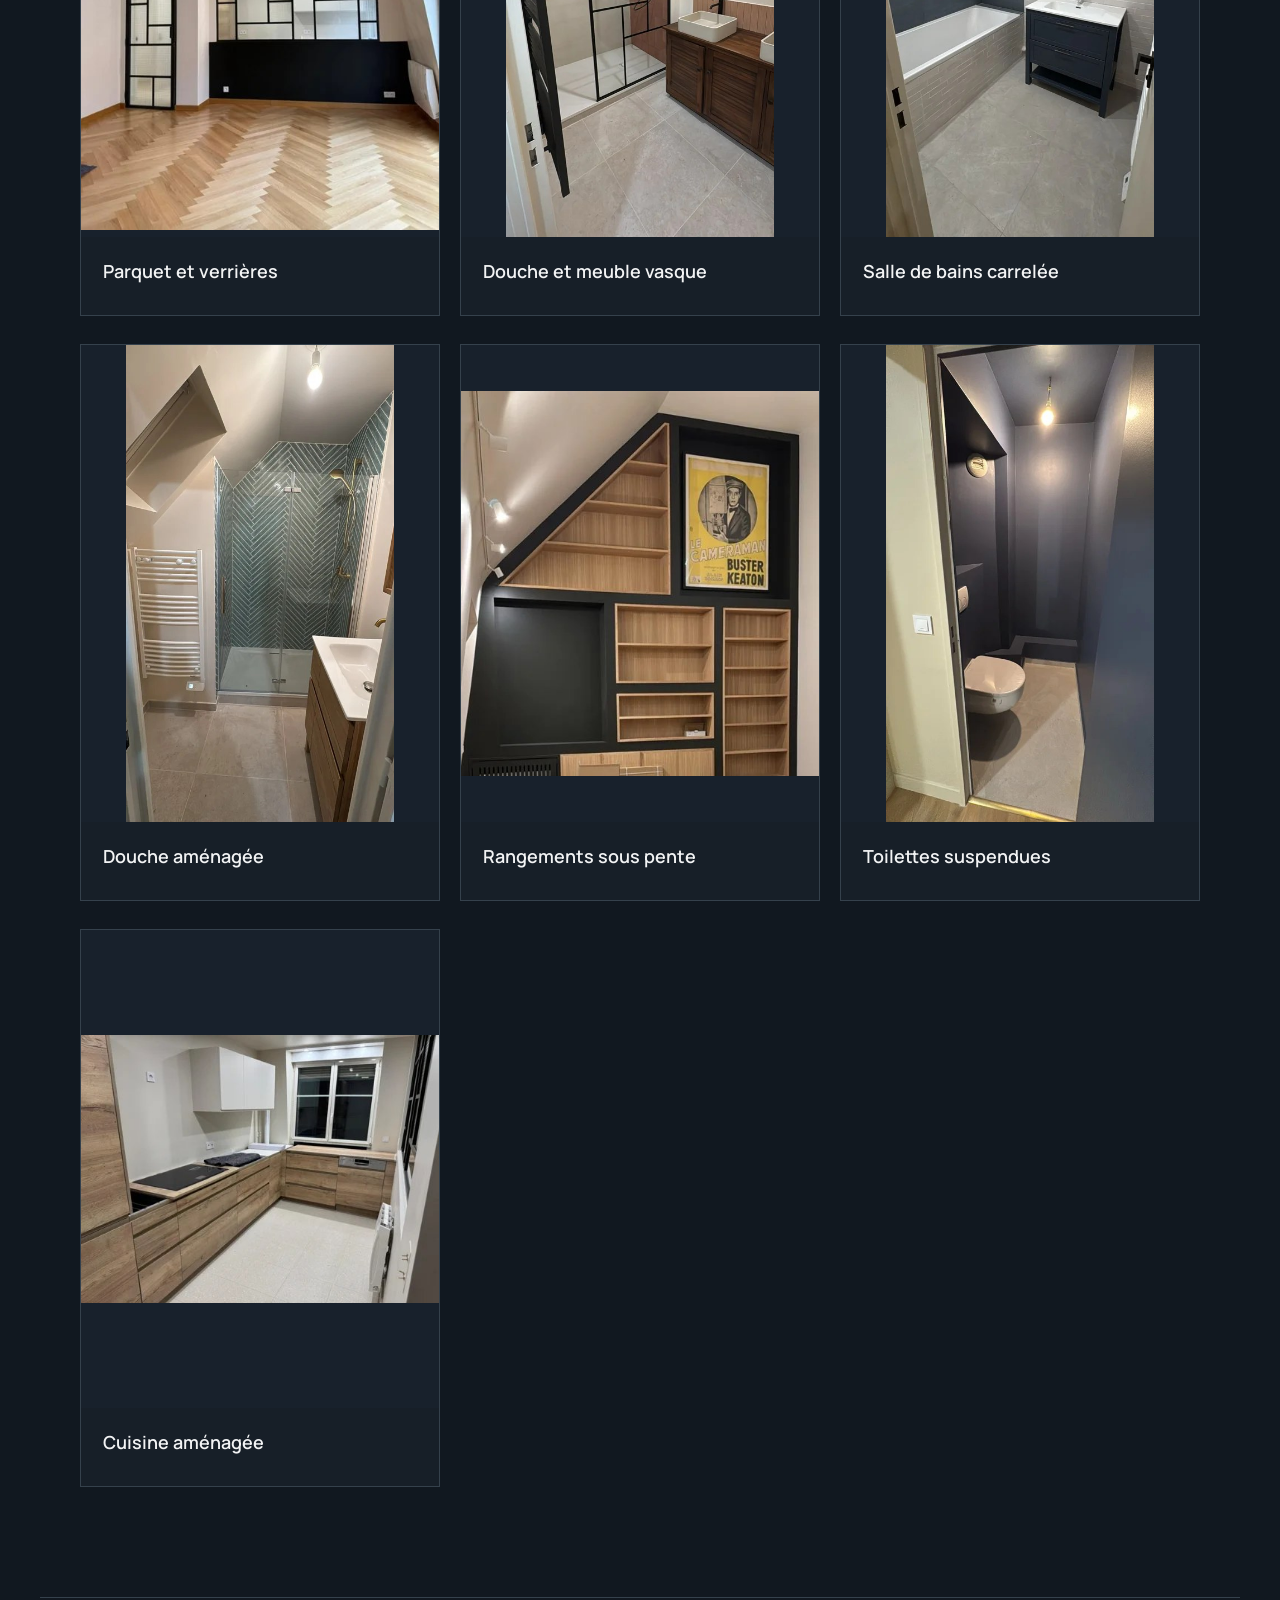
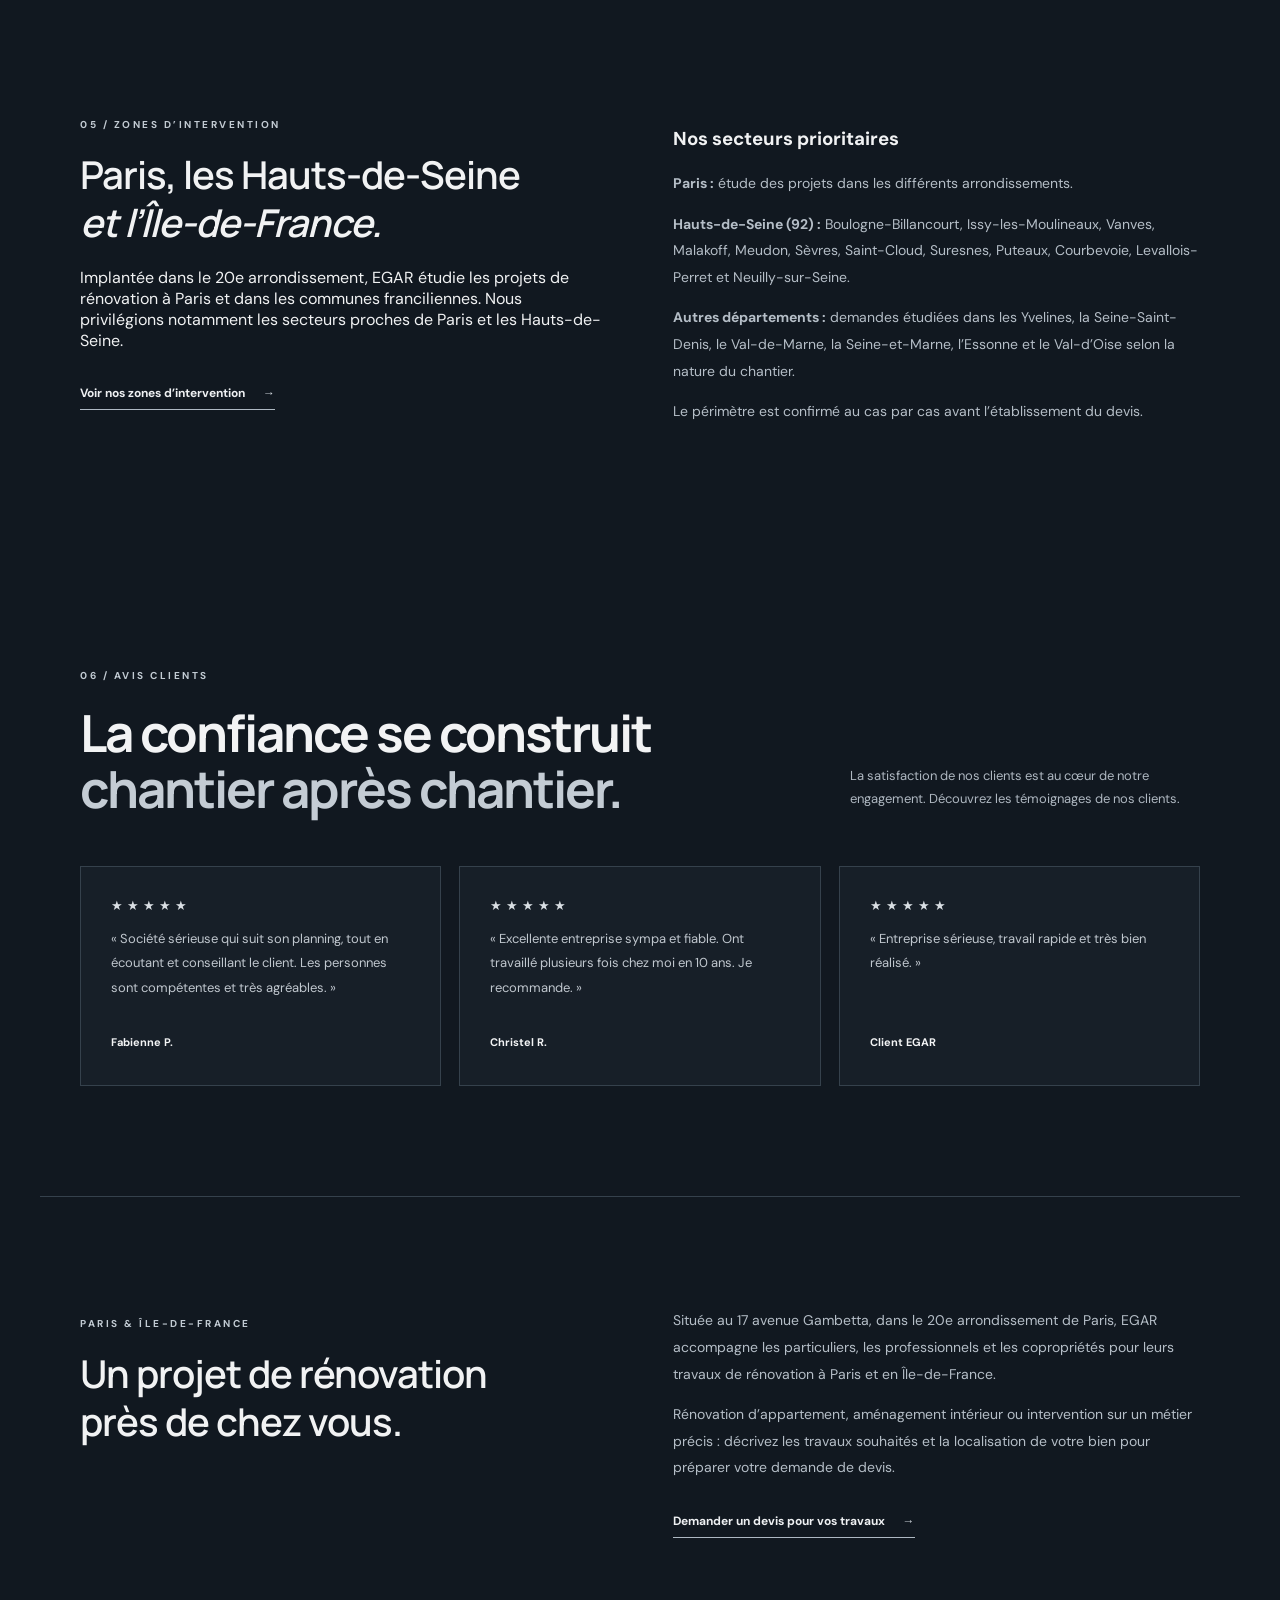
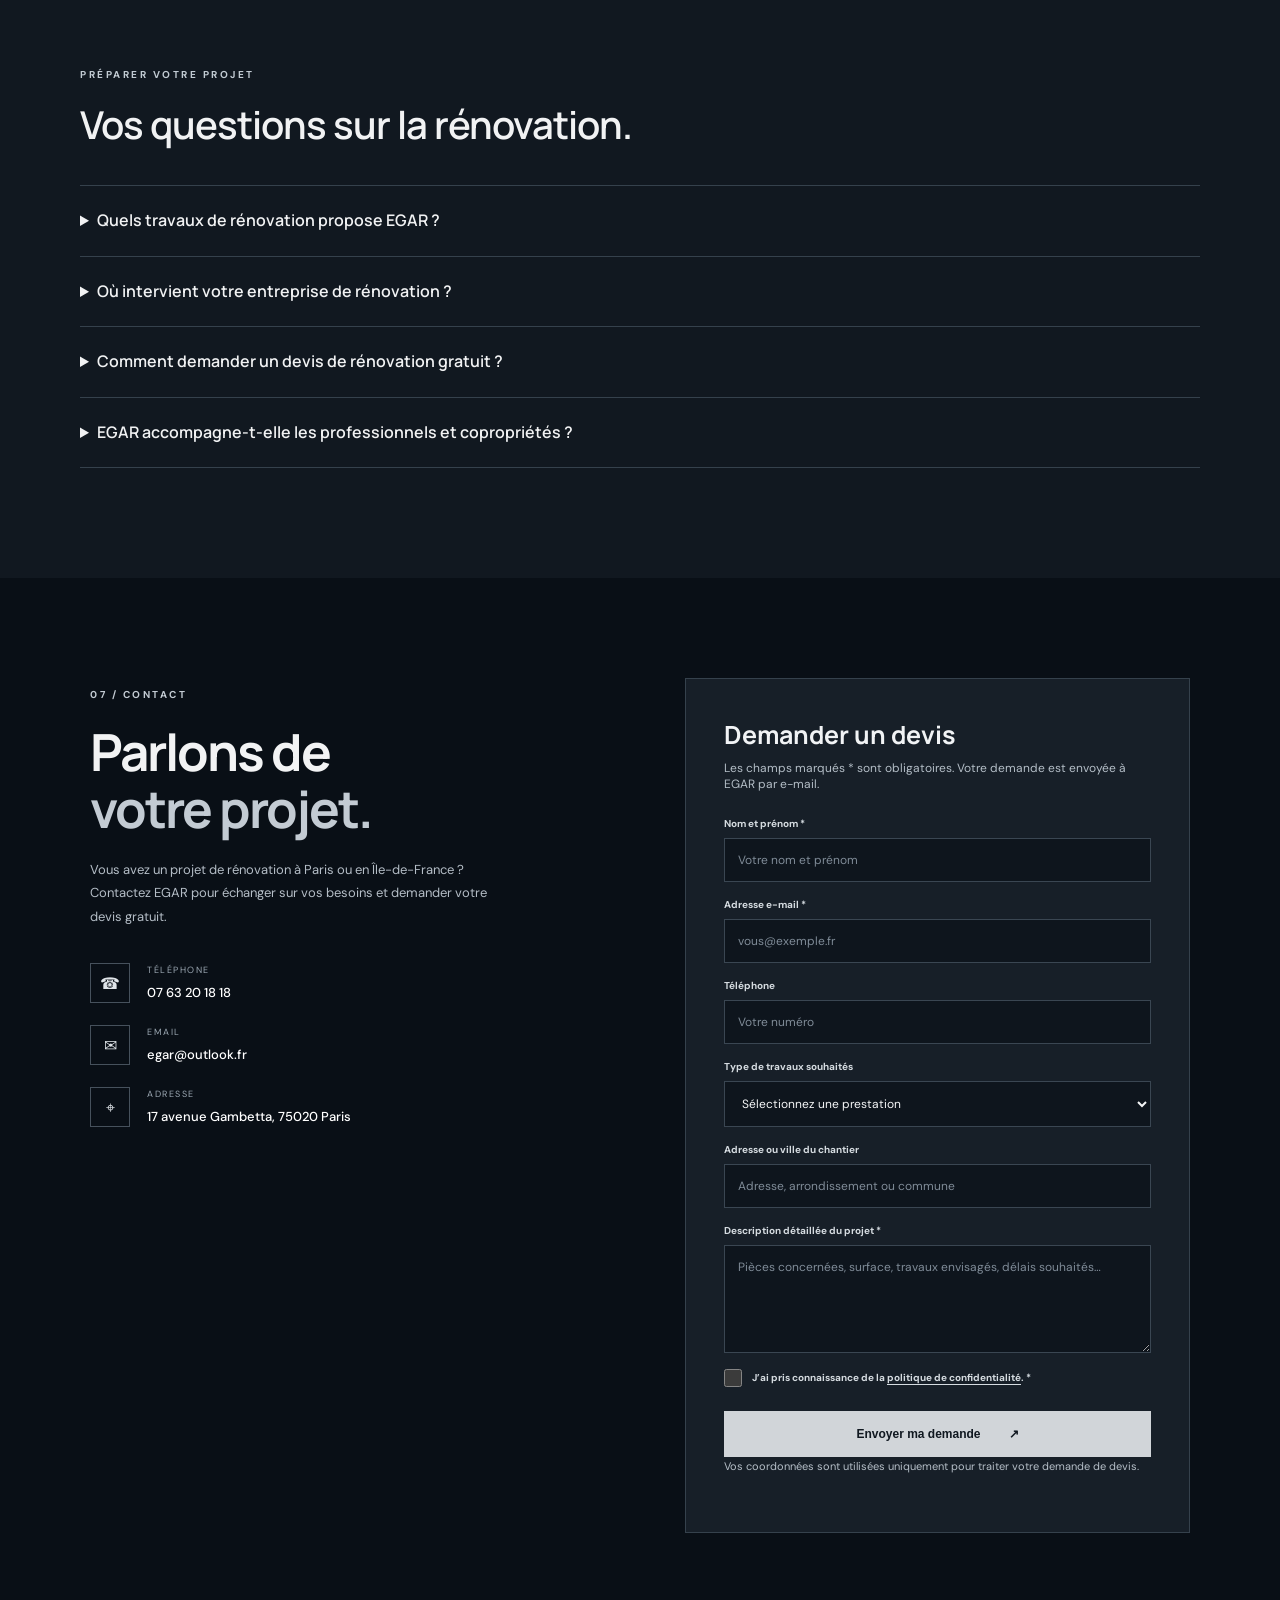
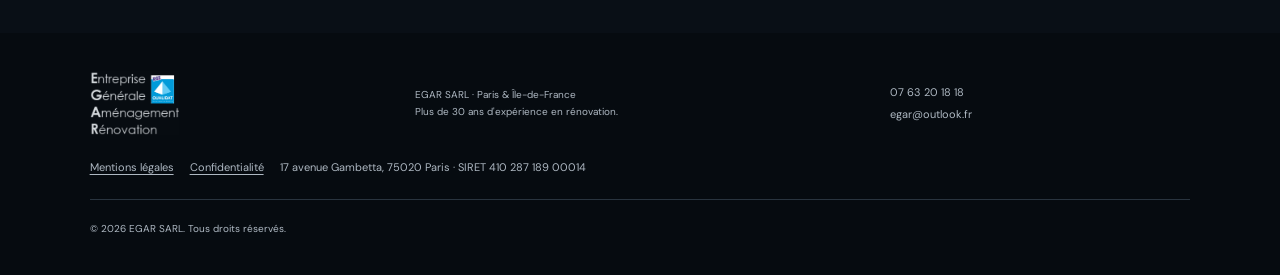
==== commit ffa48682: "Renforce le SEO local Paris et Île-de-France sur l’accueil" ====
--- a/index.html
+++ b/index.html
@@ -3,7 +3,7 @@
 <head>
   <meta charset="utf-8">
   <meta name="viewport" content="width=device-width, initial-scale=1">
-  <meta name="description" content="EGAR SARL : rénovation tous corps d’état à Paris et en Île-de-France. Peinture, plomberie, électricité, menuiserie et isolation. Devis gratuit.">
+  <meta name="description" content="Entreprise de rénovation à Paris et en Île-de-France : EGAR réalise peinture, plomberie, électricité, maçonnerie et rénovation d’appartements. Devis gratuit.">
   <meta name="robots" content="index, follow, max-image-preview:large">
   <link rel="canonical" href="https://egarbtp.fr/">
   <link rel="icon" type="image/png" href="./assets/favicon.png">
@@ -23,7 +23,7 @@
   <meta name="twitter:image" content="https://egarbtp.fr/assets/renovation-interieure.webp">
   <link rel="preload" as="image" href="./assets/renovation-interieure.webp" imagesrcset="./assets/renovation-interieure-800.webp 800w, /assets/renovation-interieure.webp 1600w" imagesizes="100vw">
   <meta name="theme-color" content="#111b2b">
-  <title>Entreprise de rénovation Paris et Île-de-France | EGAR SARL</title>
+  <title>Entreprise de rénovation à Paris et en Île-de-France | EGAR</title>
 
 
 
@@ -117,7 +117,7 @@
   <button class="menu-toggle" aria-label="Ouvrir le menu" aria-expanded="false">☰</button>
   <nav class="nav" aria-label="Navigation principale">
     <a href="#expertises">Nos expertises</a><a href="#engagements">Nos engagements</a>
-    <a href="#realisations">Réalisations</a><a href="#avis">Avis clients</a><a href="#contact" class="nav-cta">Demander un devis</a>
+    <a href="#realisations">Réalisations</a><a href="./zones-intervention-renovation-paris-ile-de-france.html">Zones d’intervention</a><a href="#avis">Avis clients</a><a href="#contact" class="nav-cta">Demander un devis</a>
   </nav>
 </header>
 
@@ -197,9 +197,9 @@
   </div>
 </section>
 
-<section class="reviews-section section-wrap" id="avis">
+<section class="local-section section-wrap" id="zones-intervention"><div class="local-heading"><p class="eyebrow">05 / ZONES D’INTERVENTION</p><h2>Paris, les Hauts-de-Seine<br><em>et l’Île-de-France.</em></h2><p class="local-copy">Implantée dans le 20e arrondissement, EGAR étudie les projets de rénovation à Paris et dans les communes franciliennes. Nous privilégions notamment les secteurs proches de Paris et les Hauts-de-Seine.</p><a class="text-link" href="./zones-intervention-renovation-paris-ile-de-france.html">Voir nos zones d’intervention <span>→</span></a></div><div class="local-copy"><h3>Nos secteurs prioritaires</h3><p><strong>Paris :</strong> étude des projets dans les différents arrondissements.</p><p><strong>Hauts-de-Seine (92) :</strong> Boulogne-Billancourt, Issy-les-Moulineaux, Vanves, Malakoff, Meudon, Sèvres, Saint-Cloud, Suresnes, Puteaux, Courbevoie, Levallois-Perret et Neuilly-sur-Seine.</p><p><strong>Autres départements :</strong> demandes étudiées dans les Yvelines, la Seine-Saint-Denis, le Val-de-Marne, la Seine-et-Marne, l’Essonne et le Val-d’Oise selon la nature du chantier.</p><p>Le périmètre est confirmé au cas par cas avant l’établissement du devis.</p></div></section><section class="reviews-section section-wrap" id="avis">
   <div class="section-heading">
-    <div><p class="eyebrow dark">05 / AVIS CLIENTS</p><h2>La confiance se construit<br><em>chantier après chantier.</em></h2></div>
+    <div><p class="eyebrow dark">06 / AVIS CLIENTS</p><h2>La confiance se construit<br><em>chantier après chantier.</em></h2></div>
     <p>La satisfaction de nos clients est au cœur de notre engagement. Découvrez les témoignages de nos clients.</p>
   </div>
   <div class="reviews-grid">
@@ -225,7 +225,7 @@
 <section class="contact-section" id="contact">
   <div class="contact-wrap">
     <div class="contact-copy">
-      <p class="eyebrow">06 / CONTACT</p>
+      <p class="eyebrow">07 / CONTACT</p>
       <h2>Parlons de<br><em>votre projet.</em></h2>
       <p>Vous avez un projet de rénovation à Paris ou en Île-de-France ? Contactez EGAR pour échanger sur vos besoins et demander votre devis gratuit.</p>
       <a class="contact-line" href="tel:+33763201818"><span>☎</span><div><small>TÉLÉPHONE</small><strong>07 63 20 18 18</strong></div></a>
